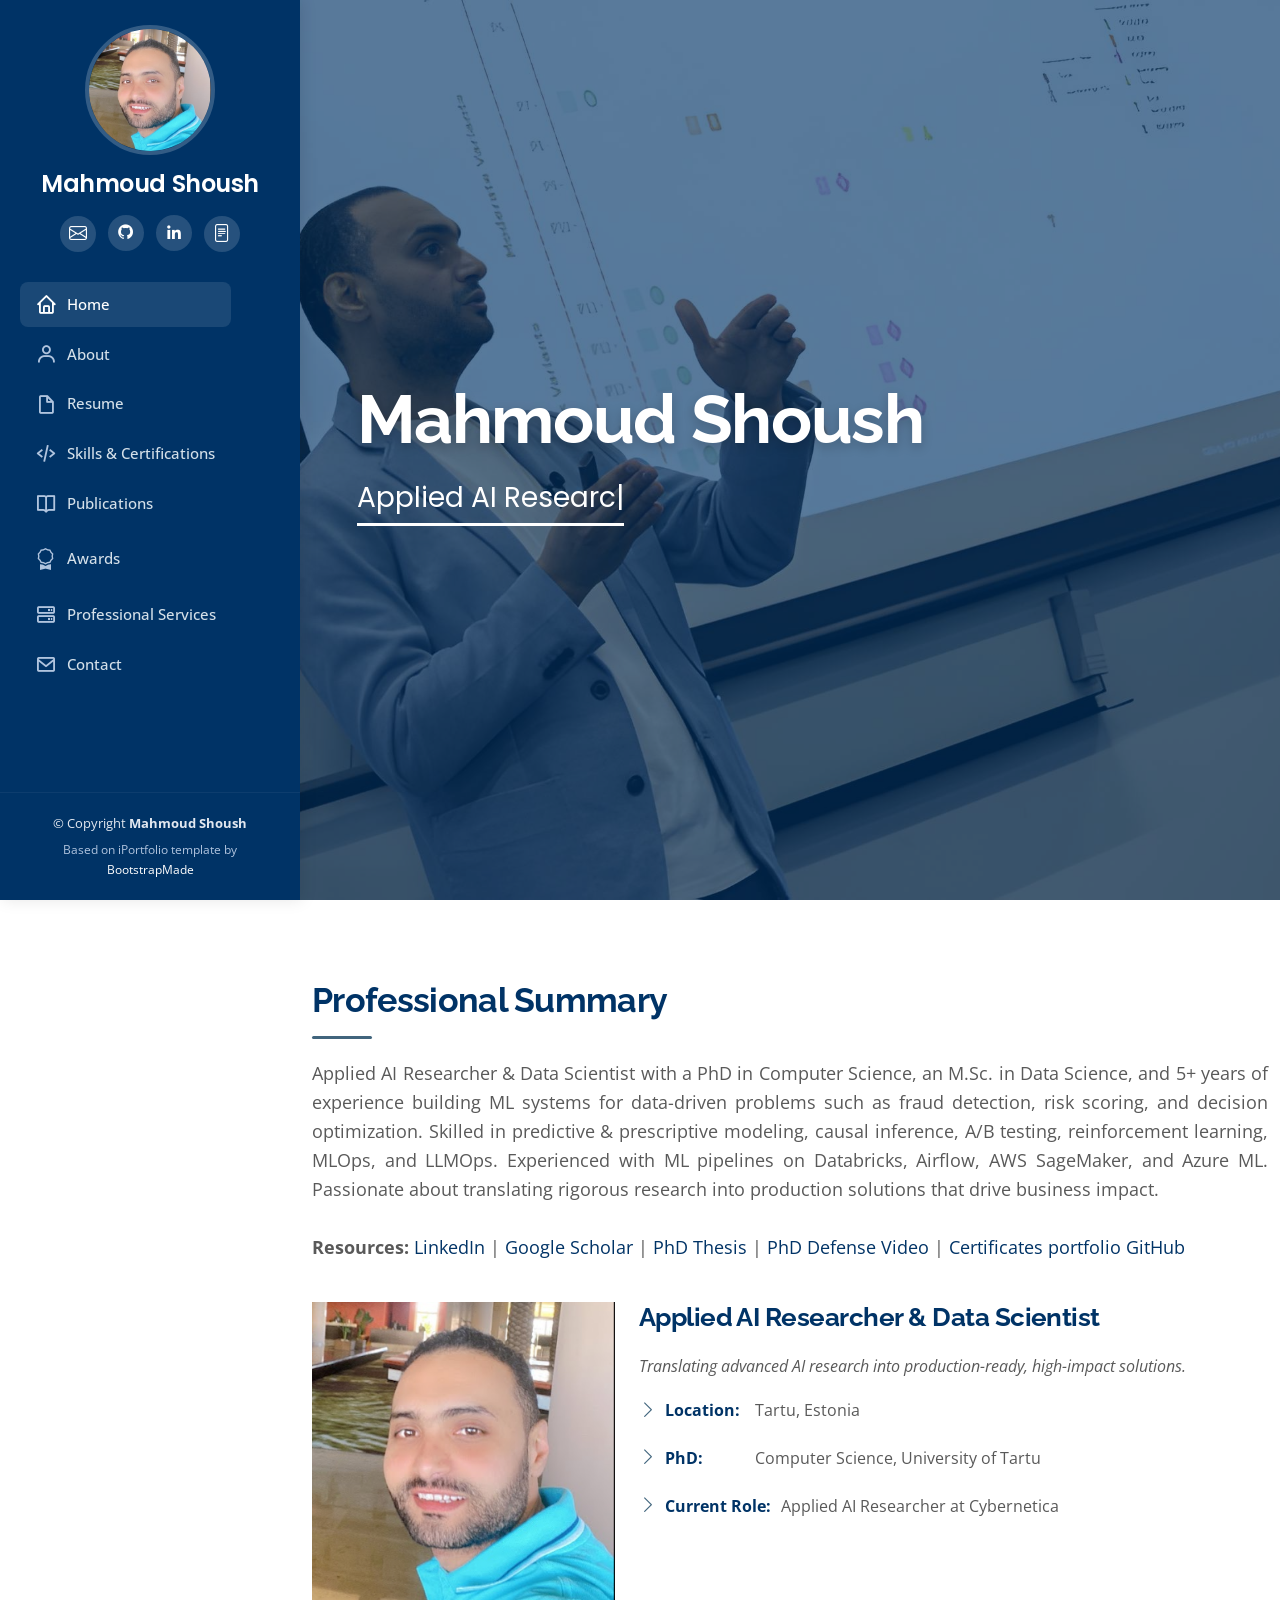
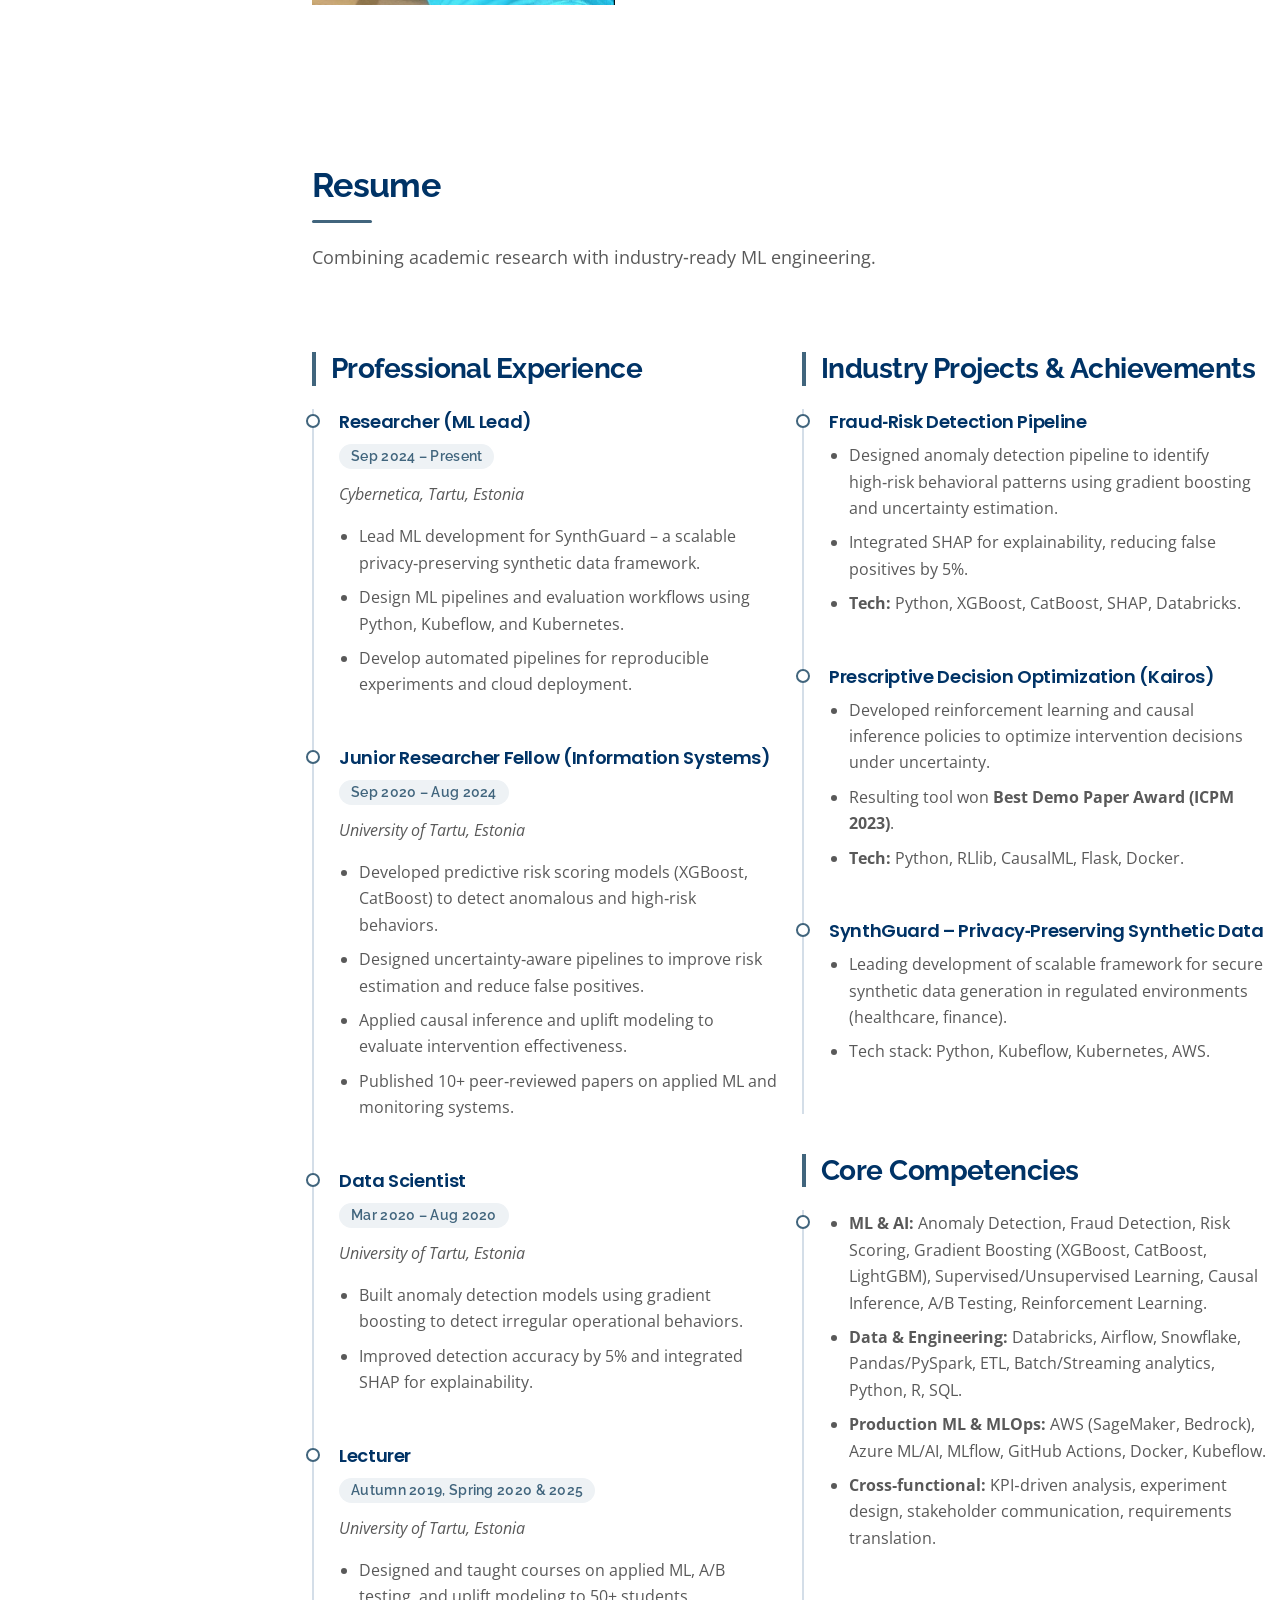
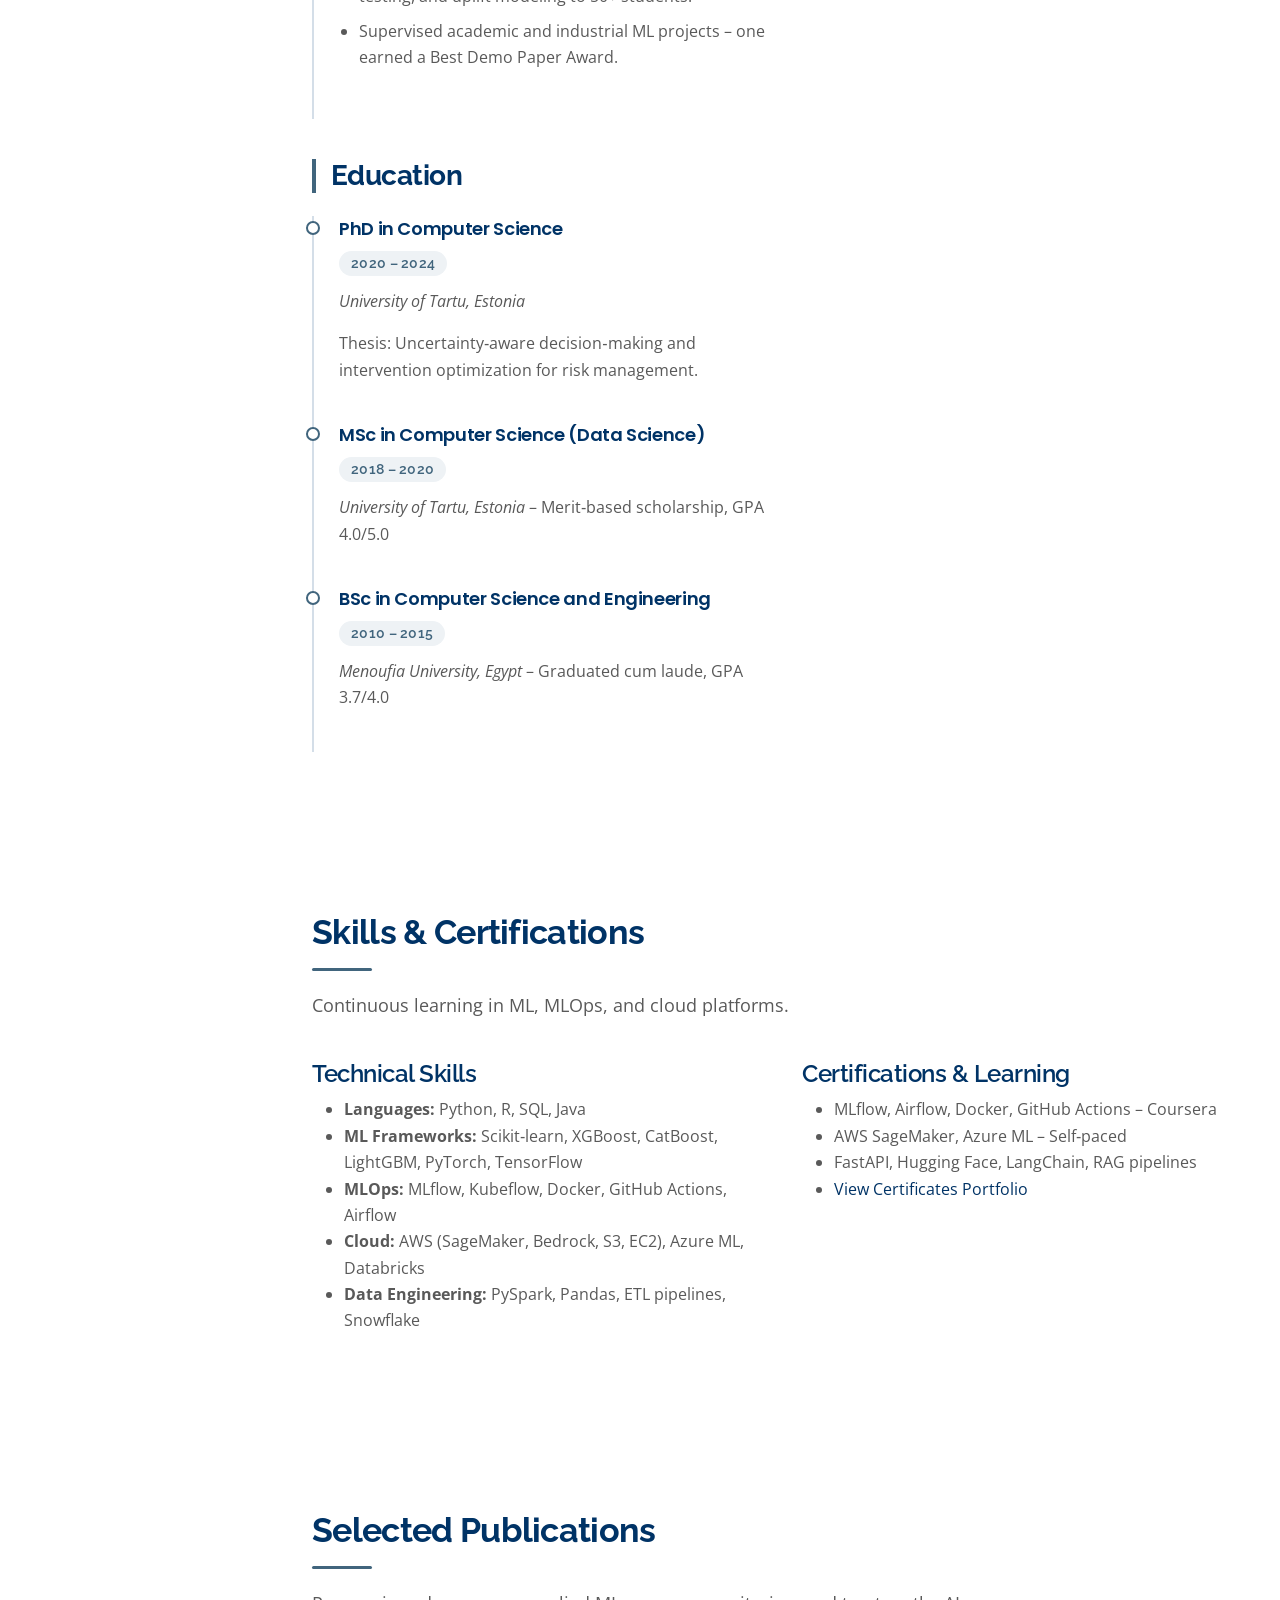
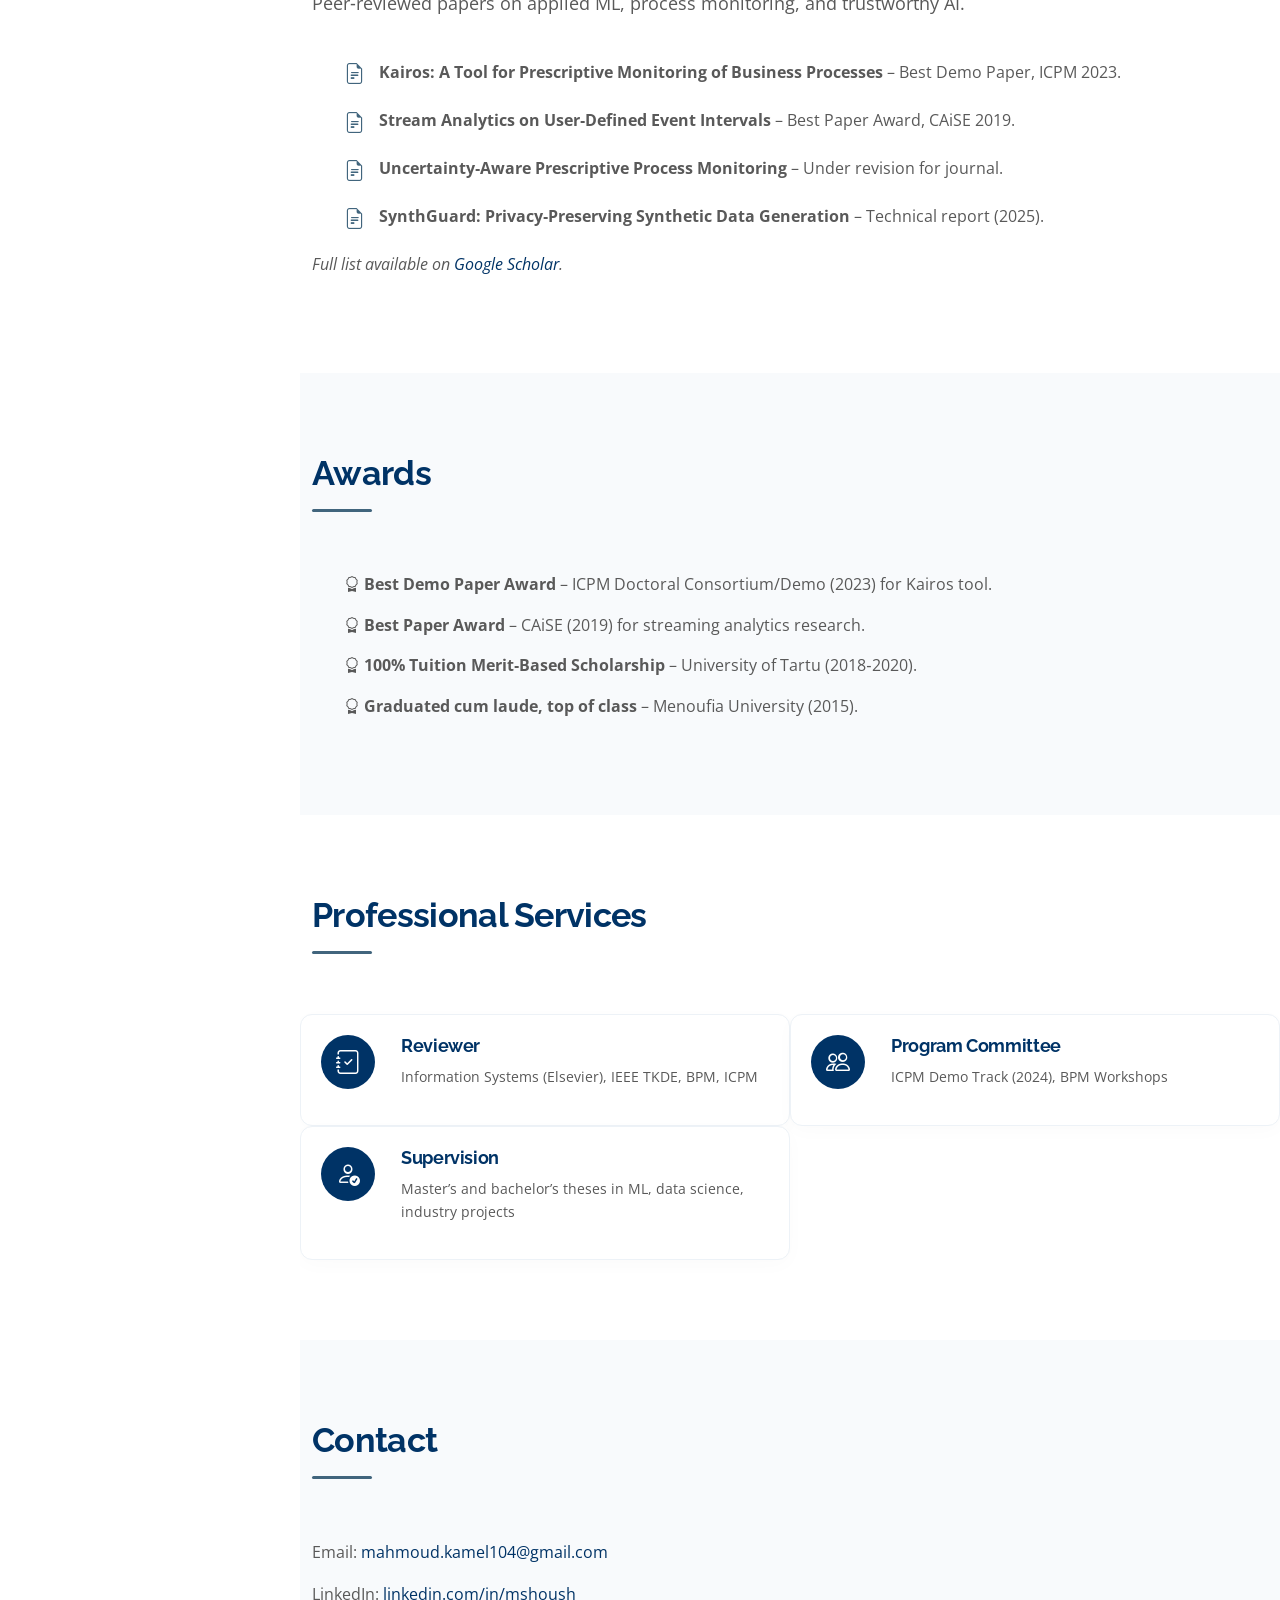
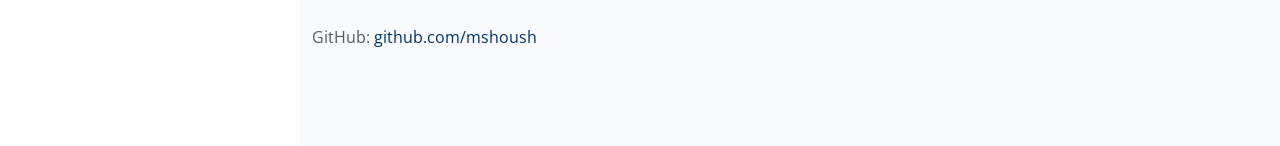
==== index.html @ 5578dd33 "Update index.html" ====
<!DOCTYPE html>
<html lang="en">

<head>
  <meta charset="utf-8">
  <meta content="width=device-width, initial-scale=1.0" name="viewport">

  <title>Mahmoud Shoush | Data Scientist & AI Researcher</title>
  <meta content="Data Scientist & AI Researcher with PhD in Computer Science. Expertise in fraud detection, prescriptive process monitoring, MLOps, and trustworthy AI." name="description">
  <meta content="Mahmoud Shoush, data scientist, fraud detection, prescriptive monitoring, reinforcement learning, MLOps, Azure, AWS" name="keywords">

  <!-- Favicons -->
  <link href="assets/img/favicon.png" rel="icon">
  <link href="assets/img/apple-touch-icon.png" rel="apple-touch-icon">

  <!-- Google Fonts -->
  <link href="https://fonts.googleapis.com/css?family=Open+Sans:300,300i,400,400i,600,600i,700,700i|Raleway:300,300i,400,400i,500,500i,600,600i,700,700i|Poppins:300,300i,400,400i,500,500i,600,600i,700,700i" rel="stylesheet">

  <!-- Vendor CSS Files -->
  <link href="assets/vendor/aos/aos.css" rel="stylesheet">
  <link href="assets/vendor/bootstrap/css/bootstrap.min.css" rel="stylesheet">
  <link href="assets/vendor/bootstrap-icons/bootstrap-icons.css" rel="stylesheet">
  <link href="assets/vendor/boxicons/css/boxicons.min.css" rel="stylesheet">
  <link href="assets/vendor/glightbox/css/glightbox.min.css" rel="stylesheet">
  <link href="assets/vendor/swiper/swiper-bundle.min.css" rel="stylesheet">

  <!-- Template Main CSS File -->
  <link href="assets/css/style.css" rel="stylesheet">

</head>

<body>

  <!-- Mobile nav toggle button -->
  <i class="bi bi-list mobile-nav-toggle d-xl-none"></i>

  <!-- Header -->
  <header id="header">
    <div class="d-flex flex-column">

      <div class="profile">
        <img src="assets/img/picture_profile.JPG" alt="Mahmoud Shoush" class="img-fluid rounded-circle">
        <h1 class="text-light"><a href="index.html">Mahmoud Shoush</a></h1>
        <div class="social-links mt-3 text-center">
          <a href="mailto:mahmoud.kamel104@gmail.com" class="email"><i class="bi bi-envelope"></i></a>
          <a href="https://github.com/mshoush" class="github"><i class="bx bxl-github"></i></a>
          <a href="https://www.linkedin.com/in/mshoush" class="linkedin"><i class="bx bxl-linkedin"></i></a>
          <a href="https://etis.ee/CV/Mahmoud_Shoush" class="etis"><i class="bi bi-file-text"></i></a>
        </div>
      </div>

      <nav id="navbar" class="nav-menu navbar">
        <ul>
          <li><a href="#hero" class="nav-link scrollto active"><i class="bx bx-home"></i> <span>Home</span></a></li>
          <li><a href="#about" class="nav-link scrollto"><i class="bx bx-user"></i> <span>About</span></a></li>
          <li><a href="#resume" class="nav-link scrollto"><i class="bx bx-file-blank"></i> <span>Resume</span></a></li>
          <li><a href="#skills" class="nav-link scrollto"><i class="bx bx-code-alt"></i> <span>Skills & Certifications</span></a></li>
          <li><a href="#publications" class="nav-link scrollto"><i class="bx bx-book-open"></i> <span>Publications</span></a></li>
          <li><a href="#awards" class="nav-link scrollto"><i class="bi bi-award"></i> <span>Awards</span></a></li>
          <li><a href="#services" class="nav-link scrollto"><i class="bx bx-server"></i> <span>Professional Services</span></a></li>
          <li><a href="#contact" class="nav-link scrollto"><i class="bx bx-envelope"></i> <span>Contact</span></a></li>
        </ul>
      </nav>
    </div>
  </header>

  <!-- Hero Section -->
  <section id="hero" class="d-flex flex-column justify-content-center align-items-center">
    <div class="hero-container" data-aos="fade-in">
      <h1>Mahmoud Shoush</h1>
      <p><span class="typed" data-typed-items="Applied AI Researcher & Data Scientist"></span></p>
    </div>
  </section>

  <main id="main">

    <!-- About Section (Professional Summary) -->
    <section id="about" class="about">
      <div class="container">
        <div class="section-title">
          <h2>Professional Summary</h2>
          <p style="text-align: justify;">
            Applied AI Researcher & Data Scientist with a PhD in Computer Science, an M.Sc. in Data Science, and 5+ years of experience building ML systems for data-driven problems such as fraud detection, risk scoring, and decision optimization. Skilled in predictive & prescriptive modeling, causal inference, A/B testing, reinforcement learning, MLOps, and LLMOps. Experienced with ML pipelines on Databricks, Airflow, AWS SageMaker, and Azure ML. Passionate about translating rigorous research into production solutions that drive business impact.
            <br><br>
            <strong>Resources:</strong> 
            <a href="https://www.linkedin.com/in/mshoush/" target="_blank">LinkedIn</a> | 
            <a href="https://scholar.google.com/citations?hl=en&user=Jw4rBlkAAAAJ&view_op=list_works&sortby=pubdate" target="_blank">Google Scholar</a> | 
            <a href="https://cs.ut.ee/en/content/doctoral-defence-mahmoud-shoush-prescriptive-process-monitoring-under-uncertainty-and" target="_blank">PhD Thesis</a> | 
            <a href="https://uttv.ee/naita?id=37024" target="_blank">PhD Defense Video</a> |
            <a href="https://drive.google.com/drive/folders/1ywFgggIO7jaDP-JR01UO_UOkV6JaAtUA" target="_blank">Certificates portfolio</a>
            <a href="https://github.com/mshoush" target="_blank">GitHub</a>
          </p>
        </div>

        <div class="row">
          <div class="col-lg-4" data-aos="fade-right">
            <img src="assets/img/picture_profile.JPG" class="img-fluid" alt="Mahmoud Shoush">
          </div>
          <div class="col-lg-8 pt-4 pt-lg-0 content" data-aos="fade-left">
          <h3>Applied AI Researcher & Data Scientist</h3>
          <p class="fst-italic">
            Translating advanced AI research into production-ready, high-impact solutions.
          </p>
          <div class="row">
            <div class="col-lg-24">
              <ul>
                <li><i class="bi bi-chevron-right"></i> <strong>Location:</strong> <span>Tartu, Estonia</span></li>
                <li><i class="bi bi-chevron-right"></i> <strong>PhD:</strong> <span>Computer Science, University of Tartu</span></li>
                <li><i class="bi bi-chevron-right"></i> <strong>Current Role:</strong> <span>Applied AI Researcher at Cybernetica</span></li>
              </ul>
            </div>            
          </div>          
        </div>
    </section>

    <!-- Resume Section (Experience & Education) -->
    <section id="resume" class="resume">
      <div class="container">
        <div class="section-title">
          <h2>Resume</h2>
          <p>Combining academic research with industry‑ready ML engineering.</p>
        </div>

        <div class="row">
          <div class="col-lg-6" data-aos="fade-up">
            <h3 class="resume-title">Professional Experience</h3>
            
            <div class="resume-item">
              <h4>Researcher (ML Lead)</h4>
              <h5>Sep 2024 – Present</h5>
              <p><em>Cybernetica, Tartu, Estonia</em></p>
              <ul>
                <li>Lead ML development for SynthGuard – a scalable privacy‑preserving synthetic data framework.</li>
                <li>Design ML pipelines and evaluation workflows using Python, Kubeflow, and Kubernetes.</li>
                <li>Develop automated pipelines for reproducible experiments and cloud deployment.</li>
              </ul>
            </div>

            <div class="resume-item">
              <h4>Junior Researcher Fellow (Information Systems)</h4>
              <h5>Sep 2020 – Aug 2024</h5>
              <p><em>University of Tartu, Estonia</em></p>
              <ul>
                <li>Developed predictive risk scoring models (XGBoost, CatBoost) to detect anomalous and high‑risk behaviors.</li>
                <li>Designed uncertainty‑aware pipelines to improve risk estimation and reduce false positives.</li>
                <li>Applied causal inference and uplift modeling to evaluate intervention effectiveness.</li>
                <li>Published 10+ peer‑reviewed papers on applied ML and monitoring systems.</li>
              </ul>
            </div>

            <div class="resume-item">
              <h4>Data Scientist</h4>
              <h5>Mar 2020 – Aug 2020</h5>
              <p><em>University of Tartu, Estonia</em></p>
              <ul>
                <li>Built anomaly detection models using gradient boosting to detect irregular operational behaviors.</li>
                <li>Improved detection accuracy by 5% and integrated SHAP for explainability.</li>
              </ul>
            </div>

            <div class="resume-item">
              <h4>Lecturer</h4>
              <h5>Autumn 2019, Spring 2020 & 2025</h5>
              <p><em>University of Tartu, Estonia</em></p>
              <ul>
                <li>Designed and taught courses on applied ML, A/B testing, and uplift modeling to 50+ students.</li>
                <li>Supervised academic and industrial ML projects – one earned a Best Demo Paper Award.</li>
              </ul>
            </div>

            <h3 class="resume-title">Education</h3>
            <div class="resume-item">
              <h4>PhD in Computer Science</h4>
              <h5>2020 – 2024</h5>
              <p><em>University of Tartu, Estonia</em></p>
              <p>Thesis: Uncertainty‑aware decision‑making and intervention optimization for risk management.</p>
            </div>
            <div class="resume-item">
              <h4>MSc in Computer Science (Data Science)</h4>
              <h5>2018 – 2020</h5>
              <p><em>University of Tartu, Estonia</em> – Merit‑based scholarship, GPA 4.0/5.0</p>
            </div>
            <div class="resume-item">
              <h4>BSc in Computer Science and Engineering</h4>
              <h5>2010 – 2015</h5>
              <p><em>Menoufia University, Egypt</em> – Graduated cum laude, GPA 3.7/4.0</p>
            </div>
          </div>

          <div class="col-lg-6" data-aos="fade-up" data-aos-delay="100">
            <h3 class="resume-title">Industry Projects & Achievements</h3>
            <div class="resume-item">
              <h4>Fraud‑Risk Detection Pipeline</h4>
              <ul>
                <li>Designed anomaly detection pipeline to identify high‑risk behavioral patterns using gradient boosting and uncertainty estimation.</li>
                <li>Integrated SHAP for explainability, reducing false positives by 5%.</li>
                <li><strong>Tech:</strong> Python, XGBoost, CatBoost, SHAP, Databricks.</li>
              </ul>
            </div>
            <div class="resume-item">
              <h4>Prescriptive Decision Optimization (Kairos)</h4>
              <ul>
                <li>Developed reinforcement learning and causal inference policies to optimize intervention decisions under uncertainty.</li>
                <li>Resulting tool won <strong>Best Demo Paper Award (ICPM 2023)</strong>.</li>
                <li><strong>Tech:</strong> Python, RLlib, CausalML, Flask, Docker.</li>
              </ul>
            </div>
            <div class="resume-item">
              <h4>SynthGuard – Privacy‑Preserving Synthetic Data</h4>
              <ul>
                <li>Leading development of scalable framework for secure synthetic data generation in regulated environments (healthcare, finance).</li>
                <li>Tech stack: Python, Kubeflow, Kubernetes, AWS.</li>
              </ul>
            </div>

            <h3 class="resume-title">Core Competencies</h3>
            <div class="resume-item">
              <ul>
                <li><strong>ML & AI:</strong> Anomaly Detection, Fraud Detection, Risk Scoring, Gradient Boosting (XGBoost, CatBoost, LightGBM), Supervised/Unsupervised Learning, Causal Inference, A/B Testing, Reinforcement Learning.</li>
                <li><strong>Data & Engineering:</strong> Databricks, Airflow, Snowflake, Pandas/PySpark, ETL, Batch/Streaming analytics, Python, R, SQL.</li>
                <li><strong>Production ML & MLOps:</strong> AWS (SageMaker, Bedrock), Azure ML/AI, MLflow, GitHub Actions, Docker, Kubeflow.</li>
                <li><strong>Cross‑functional:</strong> KPI‑driven analysis, experiment design, stakeholder communication, requirements translation.</li>
              </ul>
            </div>
          </div>
        </div>

      </div>
    </section>

    <!-- Skills & Certifications Section -->
    <section id="skills" class="skills">
      <div class="container">
        <div class="section-title">
          <h2>Skills & Certifications</h2>
          <p>Continuous learning in ML, MLOps, and cloud platforms.</p>
        </div>
        <div class="row">
          <div class="col-lg-6" data-aos="fade-up">
            <div class="skills-content">
              <h4>Technical Skills</h4>
              <ul>
                <li><strong>Languages:</strong> Python, R, SQL, Java</li>
                <li><strong>ML Frameworks:</strong> Scikit‑learn, XGBoost, CatBoost, LightGBM, PyTorch, TensorFlow</li>
                <li><strong>MLOps:</strong> MLflow, Kubeflow, Docker, GitHub Actions, Airflow</li>
                <li><strong>Cloud:</strong> AWS (SageMaker, Bedrock, S3, EC2), Azure ML, Databricks</li>
                <li><strong>Data Engineering:</strong> PySpark, Pandas, ETL pipelines, Snowflake</li>
              </ul>
            </div>
          </div>
          <div class="col-lg-6" data-aos="fade-up" data-aos-delay="100">
            <div class="skills-content">
              <h4>Certifications & Learning</h4>
              <ul>
                <li>MLflow, Airflow, Docker, GitHub Actions – Coursera</li>
                <li>AWS SageMaker, Azure ML – Self‑paced</li>
                <li>FastAPI, Hugging Face, LangChain, RAG pipelines</li>
                <li><a href="#">View Certificates Portfolio</a></li>
              </ul>
            </div>
          </div>
        </div>
      </div>
    </section>

    <!-- Publications Section (abbreviated – can expand later) -->
    <section id="publications" class="resume">
      <div class="container">
        <div class="section-title">
          <h2>Selected Publications</h2>
          <p>Peer‑reviewed papers on applied ML, process monitoring, and trustworthy AI.</p>
        </div>
        <ul>
          <p><i class="bi bi-file-earmark-text"></i> <b>Kairos: A Tool for Prescriptive Monitoring of Business Processes</b> – Best Demo Paper, ICPM 2023.</p>
          <p><i class="bi bi-file-earmark-text"></i> <b>Stream Analytics on User‑Defined Event Intervals</b> – Best Paper Award, CAiSE 2019.</p>
          <p><i class="bi bi-file-earmark-text"></i> <b>Uncertainty‑Aware Prescriptive Process Monitoring</b> – Under revision for journal.</p>
          <p><i class="bi bi-file-earmark-text"></i> <b>SynthGuard: Privacy‑Preserving Synthetic Data Generation</b> – Technical report (2025).</p>
        </ul>
        <p><em>Full list available on <a href="#">Google Scholar</a>.</em></p>
      </div>
    </section>

    <!-- Awards Section -->
    <section id="awards" class="resume section-bg">
      <div class="container">
        <div class="section-title">
          <h2>Awards</h2>
        </div>
        <ul>
          <p><i class="bi bi-award"></i> <strong>Best Demo Paper Award</strong> – ICPM Doctoral Consortium/Demo (2023) for Kairos tool.</p>
          <p><i class="bi bi-award"></i> <strong>Best Paper Award</strong> – CAiSE (2019) for streaming analytics research.</p>
          <p><i class="bi bi-award"></i> <strong>100% Tuition Merit‑Based Scholarship</strong> – University of Tartu (2018‑2020).</p>
          <p><i class="bi bi-award"></i> <strong>Graduated cum laude, top of class</strong> – Menoufia University (2015).</p>
        </ul>
      </div>
    </section>

    <!-- Professional Services Section -->
    <section id="services" class="services">
      <div class="container">
        <div class="section-title">
          <h2>Professional Services</h2>
        </div>
        <div class="row">
          <div class="col-lg-6 col-md-6 icon-box">
            <div class="icon"><i class="bi bi-journal-check"></i></div>
            <h4 class="title"><a href="">Reviewer</a></h4>
            <p class="description">Information Systems (Elsevier), IEEE TKDE, BPM, ICPM</p>
          </div>
          <div class="col-lg-6 col-md-6 icon-box">
            <div class="icon"><i class="bi bi-people"></i></div>
            <h4 class="title"><a href="">Program Committee</a></h4>
            <p class="description">ICPM Demo Track (2024), BPM Workshops</p>
          </div>
          <div class="col-lg-6 col-md-6 icon-box">
            <div class="icon"><i class="bi bi-person-check"></i></div>
            <h4 class="title"><a href="">Supervision</a></h4>
            <p class="description">Master’s and bachelor’s theses in ML, data science, industry projects</p>
          </div>
        </div>
      </div>
    </section>

    <!-- Contact Section (optional) -->
    <section id="contact" class="contact section-bg">
      <div class="container">
        <div class="section-title">
          <h2>Contact</h2>
        </div>
        <div class="row">
          <div class="col-lg-12">
            <p>Email: <a href="mailto:mahmoud.kamel104@gmail.com">mahmoud.kamel104@gmail.com</a></p>
            <p>LinkedIn: <a href="https://linkedin.com/in/mshoush">linkedin.com/in/mshoush</a></p>
            <p>GitHub: <a href="https://github.com/mshoush">github.com/mshoush</a></p>
          </div>
        </div>
      </div>
    </section>

  </main>

  <!-- Footer -->
  <footer id="footer">
    <div class="container">
      <div class="copyright">
        &copy; Copyright <strong><span>Mahmoud Shoush</span></strong>
      </div>
      <div class="credits">
        Based on iPortfolio template by <a href="https://bootstrapmade.com/">BootstrapMade</a>
      </div>
    </div>
  </footer>

  <a href="#" class="back-to-top d-flex align-items-center justify-content-center"><i class="bi bi-arrow-up-short"></i></a>

  <!-- Vendor JS Files -->
  <script src="assets/vendor/purecounter/purecounter_vanilla.js"></script>
  <script src="assets/vendor/aos/aos.js"></script>
  <script src="assets/vendor/bootstrap/js/bootstrap.bundle.min.js"></script>
  <script src="assets/vendor/glightbox/js/glightbox.min.js"></script>
  <script src="assets/vendor/isotope-layout/isotope.pkgd.min.js"></script>
  <script src="assets/vendor/swiper/swiper-bundle.min.js"></script>
  <script src="assets/vendor/typed.js/typed.min.js"></script>
  <script src="assets/vendor/waypoints/noframework.waypoints.js"></script>
  <script src="assets/vendor/php-email-form/validate.js"></script>

  <script src="assets/js/main.js"></script>

</body>
</html>
---- assets/css/style.css ----
/**
* Enhanced for Mahmoud Shoush - AI Researcher
* Palette: #003366 (primary), #41657d (secondary), #595959 (gray)
* Modern refinements: smoother shadows, better spacing, refined typography
*/

/*--------------------------------------------------------------
# General
--------------------------------------------------------------*/
body {
  font-family: "Open Sans", sans-serif;
  color: #595959;
  line-height: 1.65;
  font-size: 1rem;
  background-color: #fff;
}

a {
  color: #003366;
  text-decoration: none;
  transition: all 0.25s ease;
}

a:hover {
  color: #41657d;
  text-decoration: none;
}

h1, h2, h3, h4, h5, h6 {
  font-family: "Raleway", sans-serif;
  font-weight: 600;
  color: #003366;
  letter-spacing: -0.02em;
}

/*--------------------------------------------------------------
# Back to top button
--------------------------------------------------------------*/
.back-to-top {
  position: fixed;
  visibility: hidden;
  opacity: 0;
  right: 20px;
  bottom: 20px;
  z-index: 996;
  background: #003366;
  width: 42px;
  height: 42px;
  border-radius: 50px;
  transition: all 0.3s cubic-bezier(0.2, 0.9, 0.4, 1.1);
  display: flex;
  align-items: center;
  justify-content: center;
}

.back-to-top i {
  font-size: 28px;
  color: #fff;
  line-height: 0;
}

.back-to-top:hover {
  background: #41657d;
  transform: translateY(-3px);
}

.back-to-top.active {
  visibility: visible;
  opacity: 1;
}

/*--------------------------------------------------------------
# Header (Sidebar) - enhanced
--------------------------------------------------------------*/
#header {
  position: fixed;
  top: 0;
  left: 0;
  bottom: 0;
  width: 300px;
  transition: all 0.4s ease;
  z-index: 9997;
  padding: 0 20px;
  background: #003366;
  overflow-y: auto;
  box-shadow: 2px 0 15px rgba(0,0,0,0.1);
}

#header .profile img {
  margin: 25px auto 15px auto;
  display: block;
  width: 130px;
  border: 4px solid rgba(255,255,255,0.2);
  border-radius: 50%;
  transition: 0.3s;
}

#header .profile img:hover {
  transform: scale(1.02);
  border-color: #41657d;
}

#header .profile h1 {
  font-size: 24px;
  margin: 10px 0 5px;
  padding: 0;
  font-weight: 600;
  text-align: center;
  font-family: "Poppins", sans-serif;
}

#header .profile h1 a {
  color: #fff;
}

#header .profile h1 a:hover {
  color: #d4e0e9;
}

#header .profile .social-links {
  margin-top: 15px;
  text-align: center;
}

#header .profile .social-links a {
  font-size: 18px;
  display: inline-block;
  background: rgba(255,255,255,0.15);
  color: #fff;
  line-height: 1;
  padding: 8px 0;
  margin: 0 4px;
  border-radius: 50%;
  text-align: center;
  width: 36px;
  height: 36px;
  transition: 0.25s;
}

#header .profile .social-links a:hover {
  background: #fff;
  color: #003366;
  transform: translateY(-2px);
}

#main {
  margin-left: 300px;
}

@media (max-width: 1199px) {
  #header {
    left: -300px;
  }
  #main {
    margin-left: 0;
  }
}

/*--------------------------------------------------------------
# Navigation Menu - enhanced
--------------------------------------------------------------*/
.nav-menu {
  padding: 30px 0 20px 0;
}

.nav-menu ul {
  margin: 0;
  padding: 0;
  list-style: none;
}

.nav-menu > ul > li {
  position: relative;
  margin-bottom: 5px;
}

.nav-menu a {
  display: flex;
  align-items: center;
  color: #d4e0e9;
  padding: 10px 15px;
  border-radius: 8px;
  transition: 0.25s;
  font-size: 15px;
  font-weight: 500;
}

.nav-menu a i {
  font-size: 22px;
  padding-right: 10px;
  color: #b0c4de;
  transition: 0.25s;
}

.nav-menu a:hover,
.nav-menu .active,
.nav-menu .active:focus,
.nav-menu li:hover > a {
  color: #fff;
  background: rgba(255,255,255,0.1);
}

.nav-menu a:hover i,
.nav-menu .active i,
.nav-menu li:hover > a i {
  color: #fff;
}

/* Mobile Navigation */
.mobile-nav-toggle {
  position: fixed;
  right: 15px;
  top: 15px;
  z-index: 9998;
  border: 0;
  font-size: 24px;
  transition: all 0.3s;
  outline: none !important;
  background-color: #003366;
  color: #fff;
  width: 42px;
  height: 42px;
  display: inline-flex;
  align-items: center;
  justify-content: center;
  line-height: 0;
  border-radius: 50%;
  cursor: pointer;
  box-shadow: 0 2px 10px rgba(0,0,0,0.2);
}

.mobile-nav-active {
  overflow: hidden;
}

.mobile-nav-active #header {
  left: 0;
}

/*--------------------------------------------------------------
# Hero Section - refined gradient and text
--------------------------------------------------------------*/
#hero {
  width: 100%;
  height: 100vh;
  background: url("../img/bg-profile.JPG") center center / cover no-repeat fixed;
  position: relative;
}

#hero:before {
  content: "";
  background: rgba(0, 51, 102, 0.65); /* transparent overlay to keep text readable */
  position: absolute;
  inset: 0;
  z-index: 1;
}

#hero .hero-container {
  position: relative;
  z-index: 2;
}

#hero h1 {
  margin: 0 0 15px;
  font-size: 68px;
  font-weight: 700;
  line-height: 1.2;
  color: #fff;
  text-shadow: 0 4px 12px rgba(0,0,0,0.2);
  letter-spacing: -0.02em;
}

#hero p {
  color: #fff;
  font-size: 28px;
  font-family: "Poppins", sans-serif;
  margin-bottom: 0;
}

#hero p span {
  border-bottom: 3px solid #fff;
  padding-bottom: 6px;
}

@media (max-width: 768px) {
  #hero h1 {
    font-size: 38px;
  }
  #hero p {
    font-size: 20px;
  }
}

@media (min-width: 1024px) {
  #hero {
    background-attachment: fixed;
  }
}

/*--------------------------------------------------------------
# Sections General
--------------------------------------------------------------*/
section {
  padding: 80px 0;
  overflow: hidden;
}

.section-bg {
  background-color: #f8fafc;
}

.section-title {
  padding-bottom: 40px;
}

.section-title h2 {
  font-size: 34px;
  font-weight: 700;
  margin-bottom: 20px;
  padding-bottom: 18px;
  position: relative;
  color: #003366;
}

.section-title h2::after {
  content: "";
  position: absolute;
  display: block;
  width: 60px;
  height: 3px;
  background: #41657d;
  bottom: 0;
  left: 0;
  border-radius: 3px;
}

.section-title p {
  margin-bottom: 0;
  font-size: 1.1rem;
  color: #595959;
}

/*--------------------------------------------------------------
# About Section
--------------------------------------------------------------*/
.about .content h3 {
  font-weight: 700;
  font-size: 26px;
  color: #003366;
  margin-top: 0;
  margin-bottom: 20px;
}

.about .content ul {
  list-style: none;
  padding: 0;
}

.about .content ul li {
  margin-bottom: 18px;
  display: flex;
  align-items: center;
}

.about .content ul strong {
  margin-right: 10px;
  color: #003366;
  min-width: 80px;
}

.about .content ul i {
  font-size: 18px;
  margin-right: 8px;
  color: #41657d;
}

.about .content p:last-child {
  margin-bottom: 0;
}

/*--------------------------------------------------------------
# Resume Section - card-like timeline
--------------------------------------------------------------*/
.resume .resume-title {
  font-size: 28px;
  font-weight: 700;
  margin-top: 40px;
  margin-bottom: 25px;
  color: #003366;
  border-left: 4px solid #41657d;
  padding-left: 15px;
}

.resume .resume-item {
  padding: 0 0 25px 25px;
  margin-top: -2px;
  border-left: 2px solid #d4dee8;
  position: relative;
  transition: 0.2s;
}

.resume .resume-item:hover {
  border-left-color: #41657d;
}

.resume .resume-item h4 {
  line-height: 1.4;
  font-size: 18px;
  font-weight: 600;
  font-family: "Poppins", sans-serif;
  color: #003366;
  margin-bottom: 8px;
}

.resume .resume-item h5 {
  font-size: 14px;
  background: #eef2f5;
  padding: 4px 12px;
  display: inline-block;
  font-weight: 600;
  margin-bottom: 12px;
  border-radius: 30px;
  color: #41657d;
  letter-spacing: 0.3px;
}

.resume .resume-item ul {
  padding-left: 20px;
}

.resume .resume-item ul li {
  padding-bottom: 8px;
}

.resume .resume-item::before {
  content: "";
  position: absolute;
  width: 14px;
  height: 14px;
  border-radius: 50%;
  left: -8px;
  top: 5px;
  background: #fff;
  border: 2px solid #41657d;
  transition: 0.2s;
}

.resume .resume-item:hover::before {
  background: #41657d;
  transform: scale(1.2);
}

/* Publication lists */
.resume ul p, .resume .publication-item {
  margin-bottom: 1rem;
  line-height: 1.55;
}

.resume .bi-file-earmark-text {
  margin-right: 10px;
  color: #41657d;
  font-size: 1.3rem;
  vertical-align: middle;
}

.resume hr {
  margin: 35px 0;
  border-top: 1px solid #e2e8f0;
}

/*--------------------------------------------------------------
# Portfolio Details (Projects)
--------------------------------------------------------------*/
.portfolio-details {
  padding-top: 40px;
}

.portfolio-details .portfolio-info {
  padding: 30px;
  box-shadow: 0 8px 24px rgba(0,0,0,0.05);
  border-radius: 16px;
  background: #fff;
  border: 1px solid #edf2f7;
  transition: 0.3s;
}

.portfolio-details .portfolio-info h3 {
  font-size: 22px;
  font-weight: 700;
  margin-bottom: 20px;
  padding-bottom: 15px;
  border-bottom: 1px solid #e9ecef;
  color: #003366;
}

.portfolio-details .portfolio-info ul {
  list-style: none;
  padding: 0;
}

.portfolio-details .portfolio-info ul li {
  margin-bottom: 12px;
  font-size: 15px;
}

.portfolio-details .portfolio-description h2 {
  font-size: 26px;
  font-weight: 700;
  margin-bottom: 20px;
  color: #003366;
}

.portfolio-details .portfolio-description p {
  line-height: 1.7;
}

/*--------------------------------------------------------------
# Services (Professional Services)
--------------------------------------------------------------*/
.services .icon-box {
  padding: 20px;
  border-radius: 12px;
  background: #fff;
  box-shadow: 0 5px 20px rgba(0,0,0,0.02);
  transition: 0.25s;
  border: 1px solid #edf2f7;
}

.services .icon-box:hover {
  transform: translateY(-6px);
  box-shadow: 0 20px 30px -12px rgba(0,51,102,0.1);
  border-color: #d4e0e9;
}

.services .icon {
  float: left;
  display: flex;
  align-items: center;
  justify-content: center;
  width: 54px;
  height: 54px;
  background: #003366;
  border-radius: 50%;
  transition: 0.3s;
}

.services .icon i {
  color: #fff;
  font-size: 24px;
  line-height: 0;
}

.services .icon-box:hover .icon {
  background: #41657d;
}

.services .title {
  margin-left: 80px;
  font-weight: 700;
  margin-bottom: 10px;
  font-size: 18px;
}

.services .title a {
  color: #003366;
}

.services .title a:hover {
  color: #41657d;
}

.services .description {
  margin-left: 80px;
  line-height: 1.6;
  font-size: 14px;
  color: #595959;
}

/*--------------------------------------------------------------
# Contact
--------------------------------------------------------------*/
.contact .info {
  padding: 30px;
  background: #fff;
  width: 100%;
  box-shadow: 0 5px 20px rgba(0,0,0,0.03);
  border-radius: 16px;
  border: 1px solid #edf2f7;
}

.contact .info i {
  font-size: 20px;
  color: #003366;
  background: #eef2f5;
  width: 44px;
  height: 44px;
  display: flex;
  align-items: center;
  justify-content: center;
  border-radius: 50%;
  transition: 0.25s;
}

.contact .info h4 {
  font-size: 20px;
  font-weight: 600;
  margin-bottom: 5px;
  color: #003366;
}

.contact .info p {
  padding-left: 60px;
  font-size: 14px;
  color: #595959;
}

.contact .info .social-links a {
  font-size: 18px;
  display: inline-block;
  background: #eef2f5;
  color: #003366;
  line-height: 1;
  padding: 8px 0;
  border-radius: 50%;
  text-align: center;
  width: 36px;
  height: 36px;
  transition: 0.25s;
  margin-right: 6px;
}

.contact .info .social-links a:hover {
  background: #003366;
  color: #fff;
  transform: translateY(-2px);
}

.contact .php-email-form {
  padding: 30px;
  background: #fff;
  border-radius: 16px;
  box-shadow: 0 5px 20px rgba(0,0,0,0.03);
  border: 1px solid #edf2f7;
}

.contact .php-email-form input,
.contact .php-email-form textarea {
  border-radius: 10px;
  border: 1px solid #dee2e6;
  padding: 12px 15px;
}

.contact .php-email-form input:focus,
.contact .php-email-form textarea:focus {
  border-color: #41657d;
  box-shadow: 0 0 0 3px rgba(65,101,125,0.2);
  outline: none;
}

.contact .php-email-form button[type=submit] {
  background: #003366;
  border: 0;
  padding: 12px 28px;
  color: #fff;
  transition: 0.25s;
  border-radius: 40px;
  font-weight: 600;
}

.contact .php-email-form button[type=submit]:hover {
  background: #41657d;
  transform: translateY(-2px);
}

/*--------------------------------------------------------------
# Breadcrumbs
--------------------------------------------------------------*/
.breadcrumbs {
  padding: 20px 0;
  background: #f8fafc;
  border-bottom: 1px solid #e2e8f0;
}

.breadcrumbs h2 {
  font-size: 26px;
  font-weight: 600;
  margin: 0;
  color: #003366;
}

.breadcrumbs ol {
  display: flex;
  flex-wrap: wrap;
  list-style: none;
  padding: 0;
  margin: 0;
  font-size: 14px;
}

.breadcrumbs ol li+li {
  padding-left: 10px;
}

.breadcrumbs ol li+li::before {
  display: inline-block;
  padding-right: 10px;
  color: #41657d;
  content: "/";
}

/*--------------------------------------------------------------
# Footer
--------------------------------------------------------------*/
#footer {
  padding: 20px 15px;
  color: #e2e8f0;
  font-size: 14px;
  position: fixed;
  left: 0;
  bottom: 0;
  width: 300px;
  z-index: 9999;
  background: #003366;
  border-top: 1px solid rgba(255,255,255,0.05);
}

#footer .copyright {
  text-align: center;
  font-size: 13px;
}

#footer .credits {
  padding-top: 6px;
  text-align: center;
  font-size: 12px;
  color: #b0c4de;
}

#footer .credits a {
  color: #fff;
}

#footer .credits a:hover {
  color: #d4e0e9;
}

@media (max-width: 1199px) {
  #footer {
    position: static;
    width: auto;
    padding: 20px 15px;
  }
}
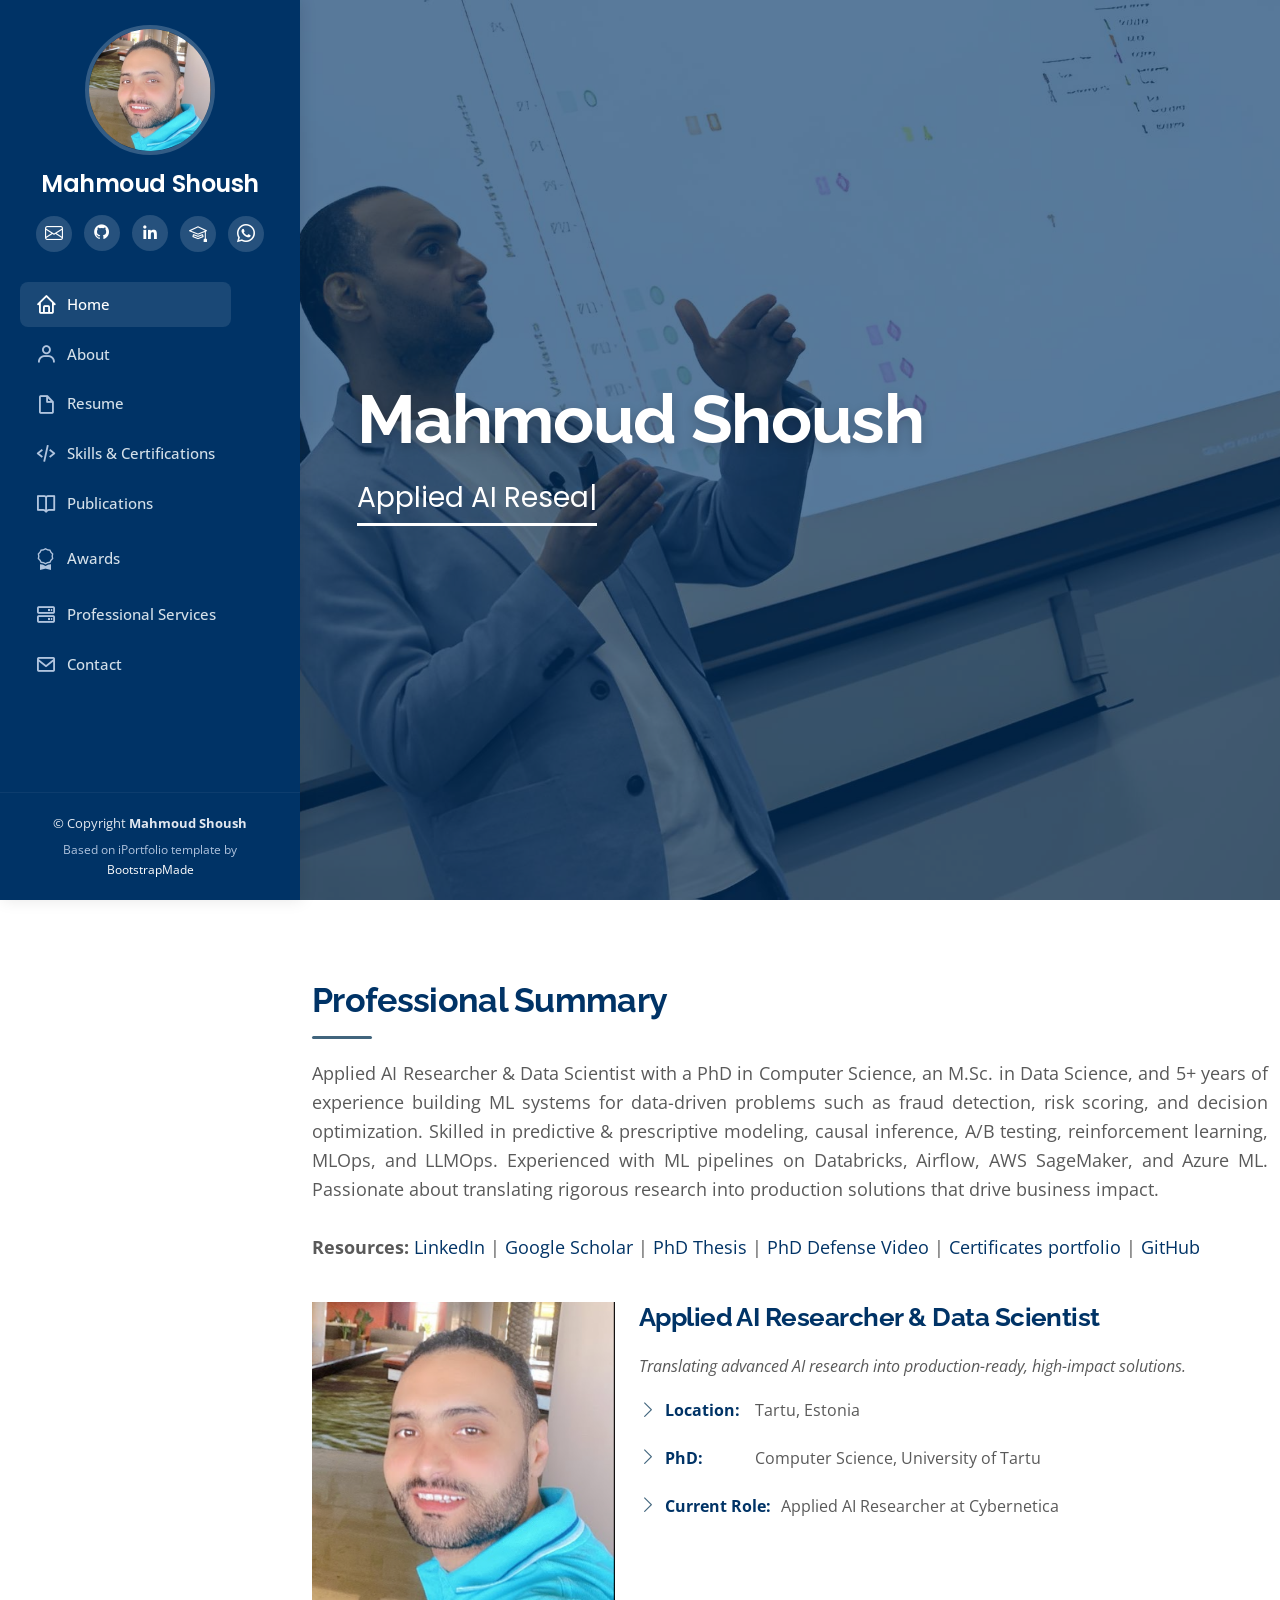
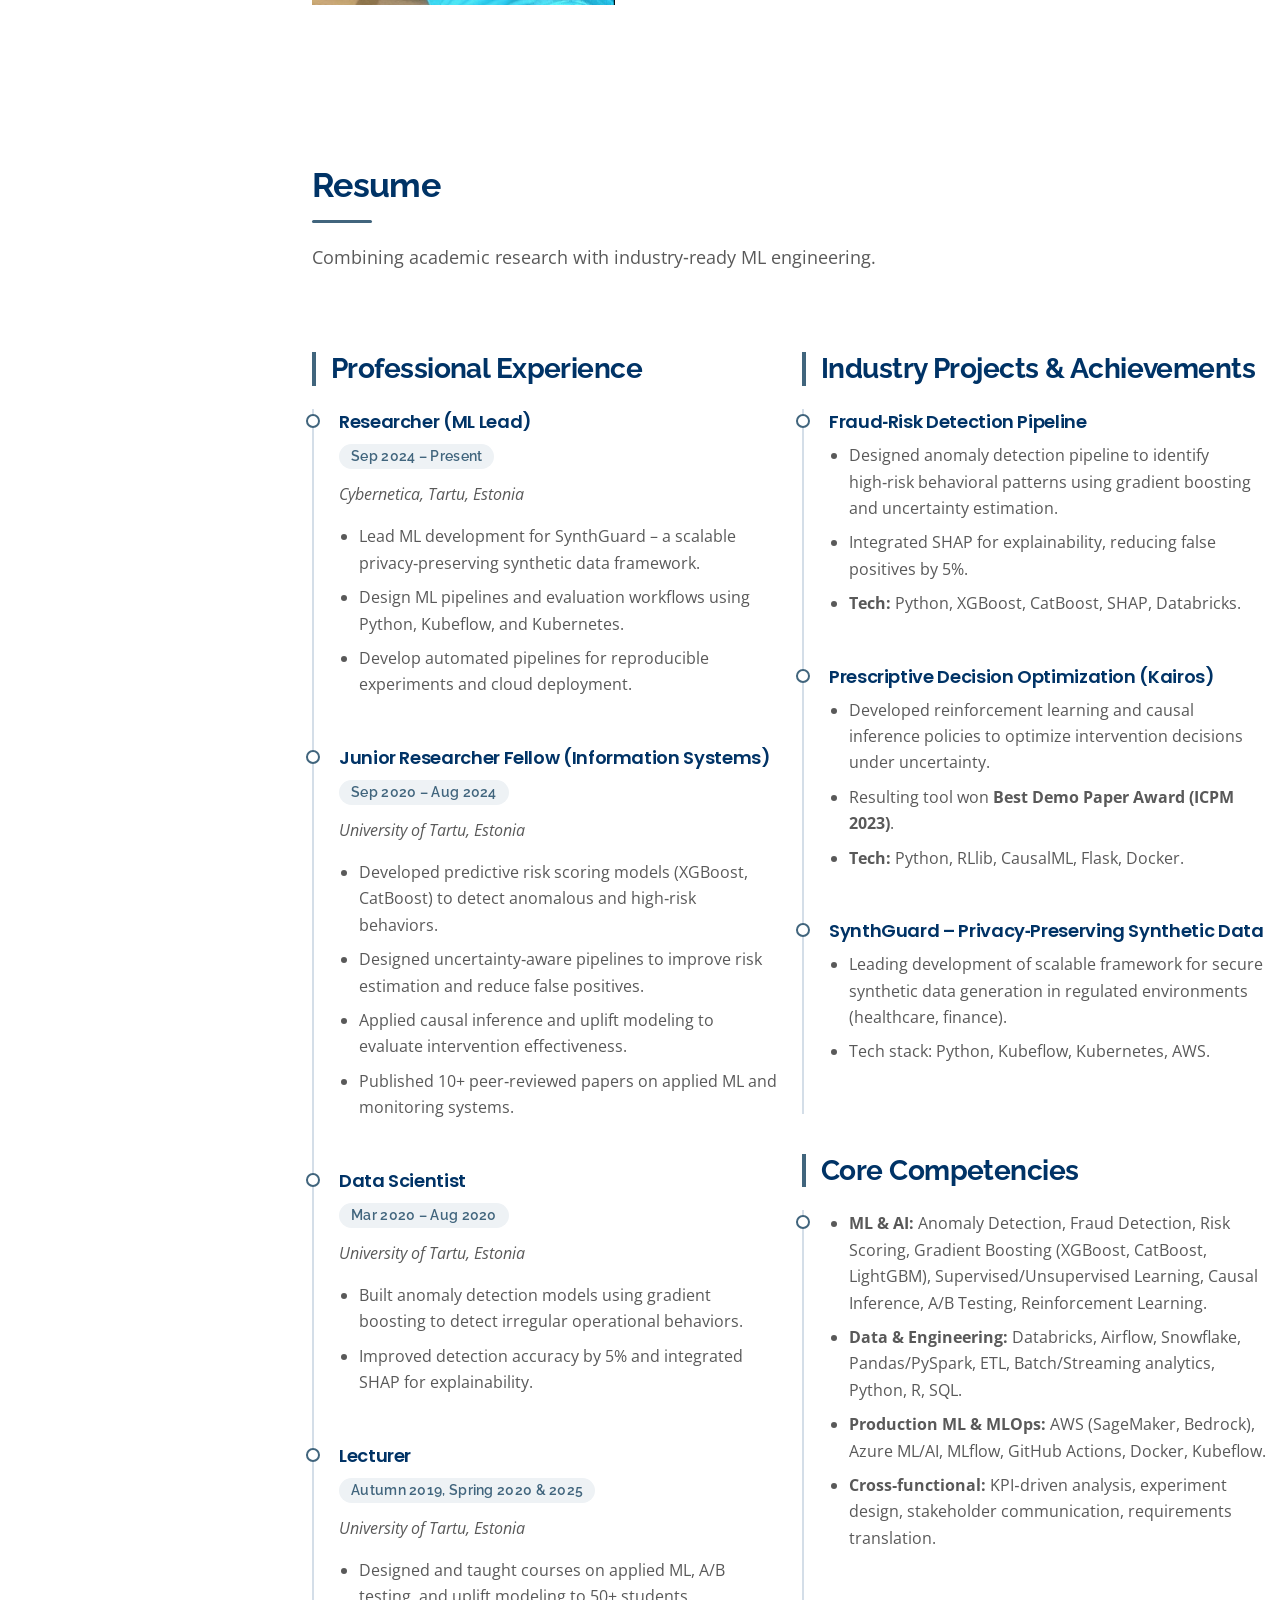
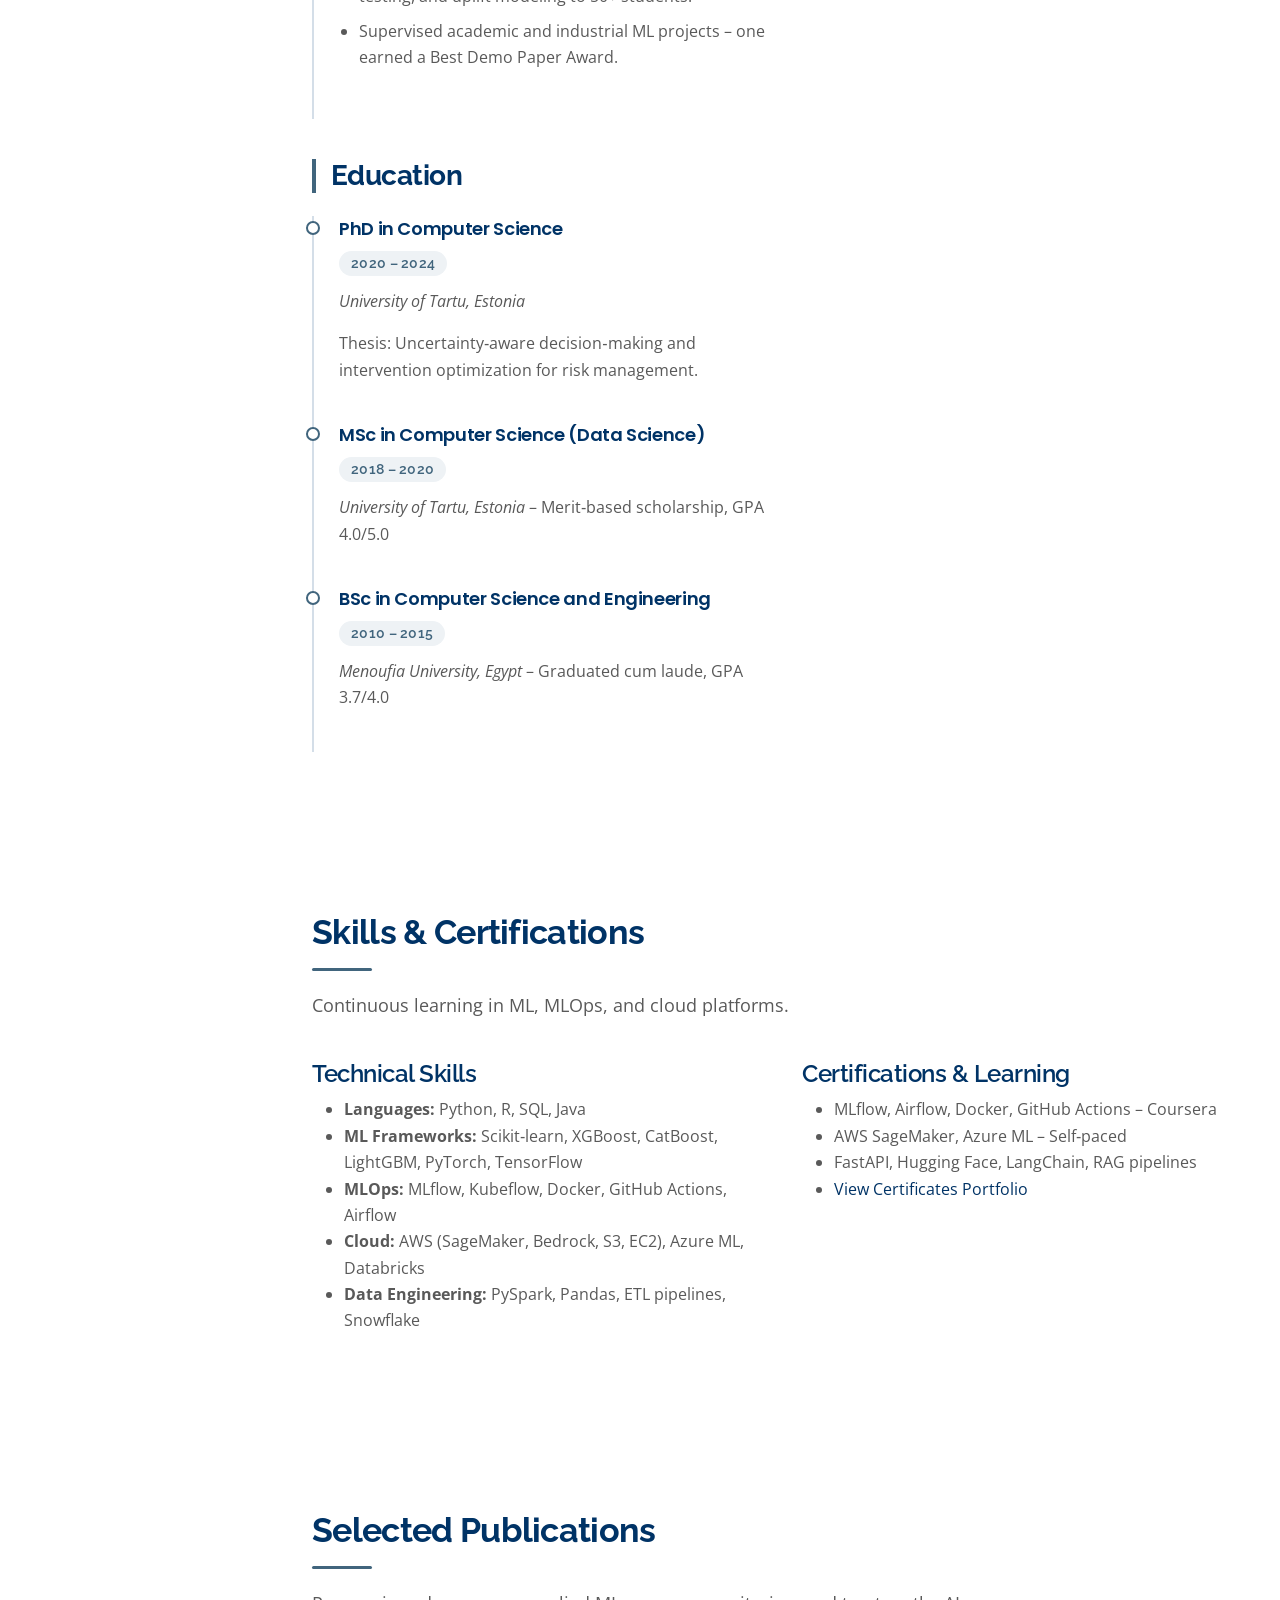
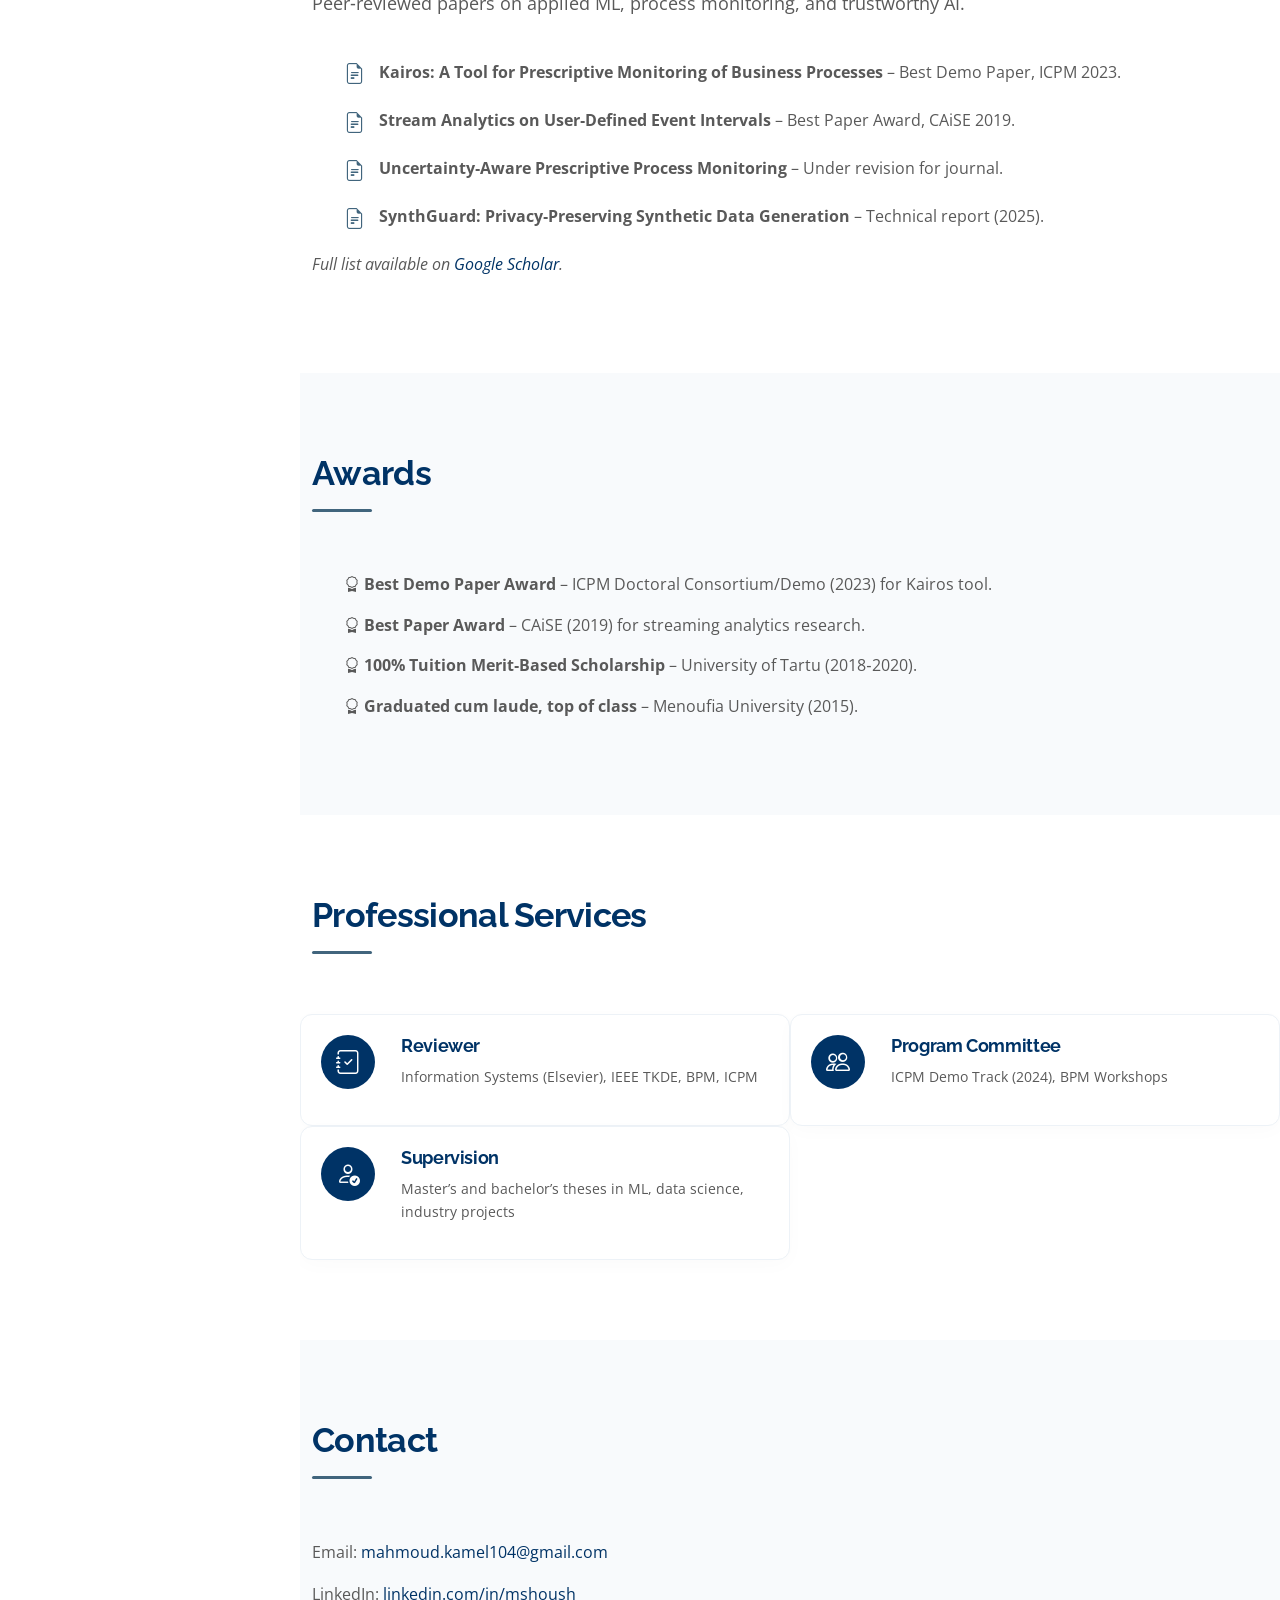
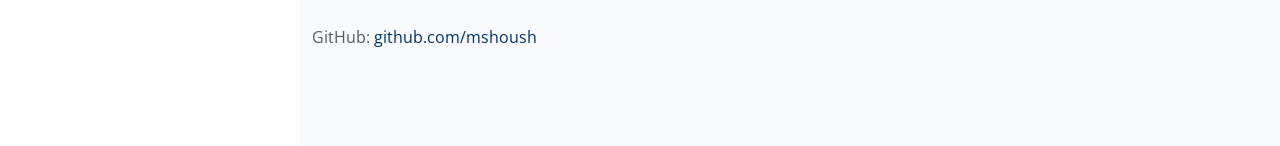
==== commit 877039fa: "Update index.html" ====
--- a/index.html
+++ b/index.html
@@ -39,15 +39,17 @@
     <div class="d-flex flex-column">
 
       <div class="profile">
-        <img src="assets/img/picture_profile.JPG" alt="Mahmoud Shoush" class="img-fluid rounded-circle">
-        <h1 class="text-light"><a href="index.html">Mahmoud Shoush</a></h1>
-        <div class="social-links mt-3 text-center">
-          <a href="mailto:mahmoud.kamel104@gmail.com" class="email"><i class="bi bi-envelope"></i></a>
-          <a href="https://github.com/mshoush" class="github"><i class="bx bxl-github"></i></a>
-          <a href="https://www.linkedin.com/in/mshoush" class="linkedin"><i class="bx bxl-linkedin"></i></a>
-          <a href="https://etis.ee/CV/Mahmoud_Shoush" class="etis"><i class="bi bi-file-text"></i></a>
-        </div>
-      </div>
+      <img src="assets/img/picture_profile.JPG" alt="Mahmoud Shoush" class="img-fluid rounded-circle">
+      <h1 class="text-light"><a href="index.html">Mahmoud Shoush</a></h1>
+      <div class="social-links mt-3 text-center">
+        <a href="mailto:mahmoud.shoush104@gmail.com" class="email"><i class="bi bi-envelope"></i></a>
+        <a href="https://github.com/mshoush" class="github"><i class="bx bxl-github"></i></a>
+        <a href="https://www.linkedin.com/in/mshoush" class="linkedin"><i class="bx bxl-linkedin"></i></a>
+        <a href="https://scholar.google.com/citations?user=YOUR_USER_ID" class="google-scholar" target="_blank"><i class="bi bi-mortarboard"></i></a>
+        <a href="https://wa.me/37255671302" class="whatsapp" target="_blank"><i class="bi bi-whatsapp"></i></a>
+        <!-- <a href="https://etis.ee/CV/Mahmoud_Shoush" class="etis"><i class="bi bi-file-text"></i></a> -->
+      </div>
+    </div>
 
       <nav id="navbar" class="nav-menu navbar">
         <ul>
@@ -87,7 +89,7 @@
             <a href="https://scholar.google.com/citations?hl=en&user=Jw4rBlkAAAAJ&view_op=list_works&sortby=pubdate" target="_blank">Google Scholar</a> | 
             <a href="https://cs.ut.ee/en/content/doctoral-defence-mahmoud-shoush-prescriptive-process-monitoring-under-uncertainty-and" target="_blank">PhD Thesis</a> | 
             <a href="https://uttv.ee/naita?id=37024" target="_blank">PhD Defense Video</a> |
-            <a href="https://drive.google.com/drive/folders/1ywFgggIO7jaDP-JR01UO_UOkV6JaAtUA" target="_blank">Certificates portfolio</a>
+            <a href="https://drive.google.com/drive/folders/1ywFgggIO7jaDP-JR01UO_UOkV6JaAtUA" target="_blank">Certificates portfolio</a> | 
             <a href="https://github.com/mshoush" target="_blank">GitHub</a>
           </p>
         </div>
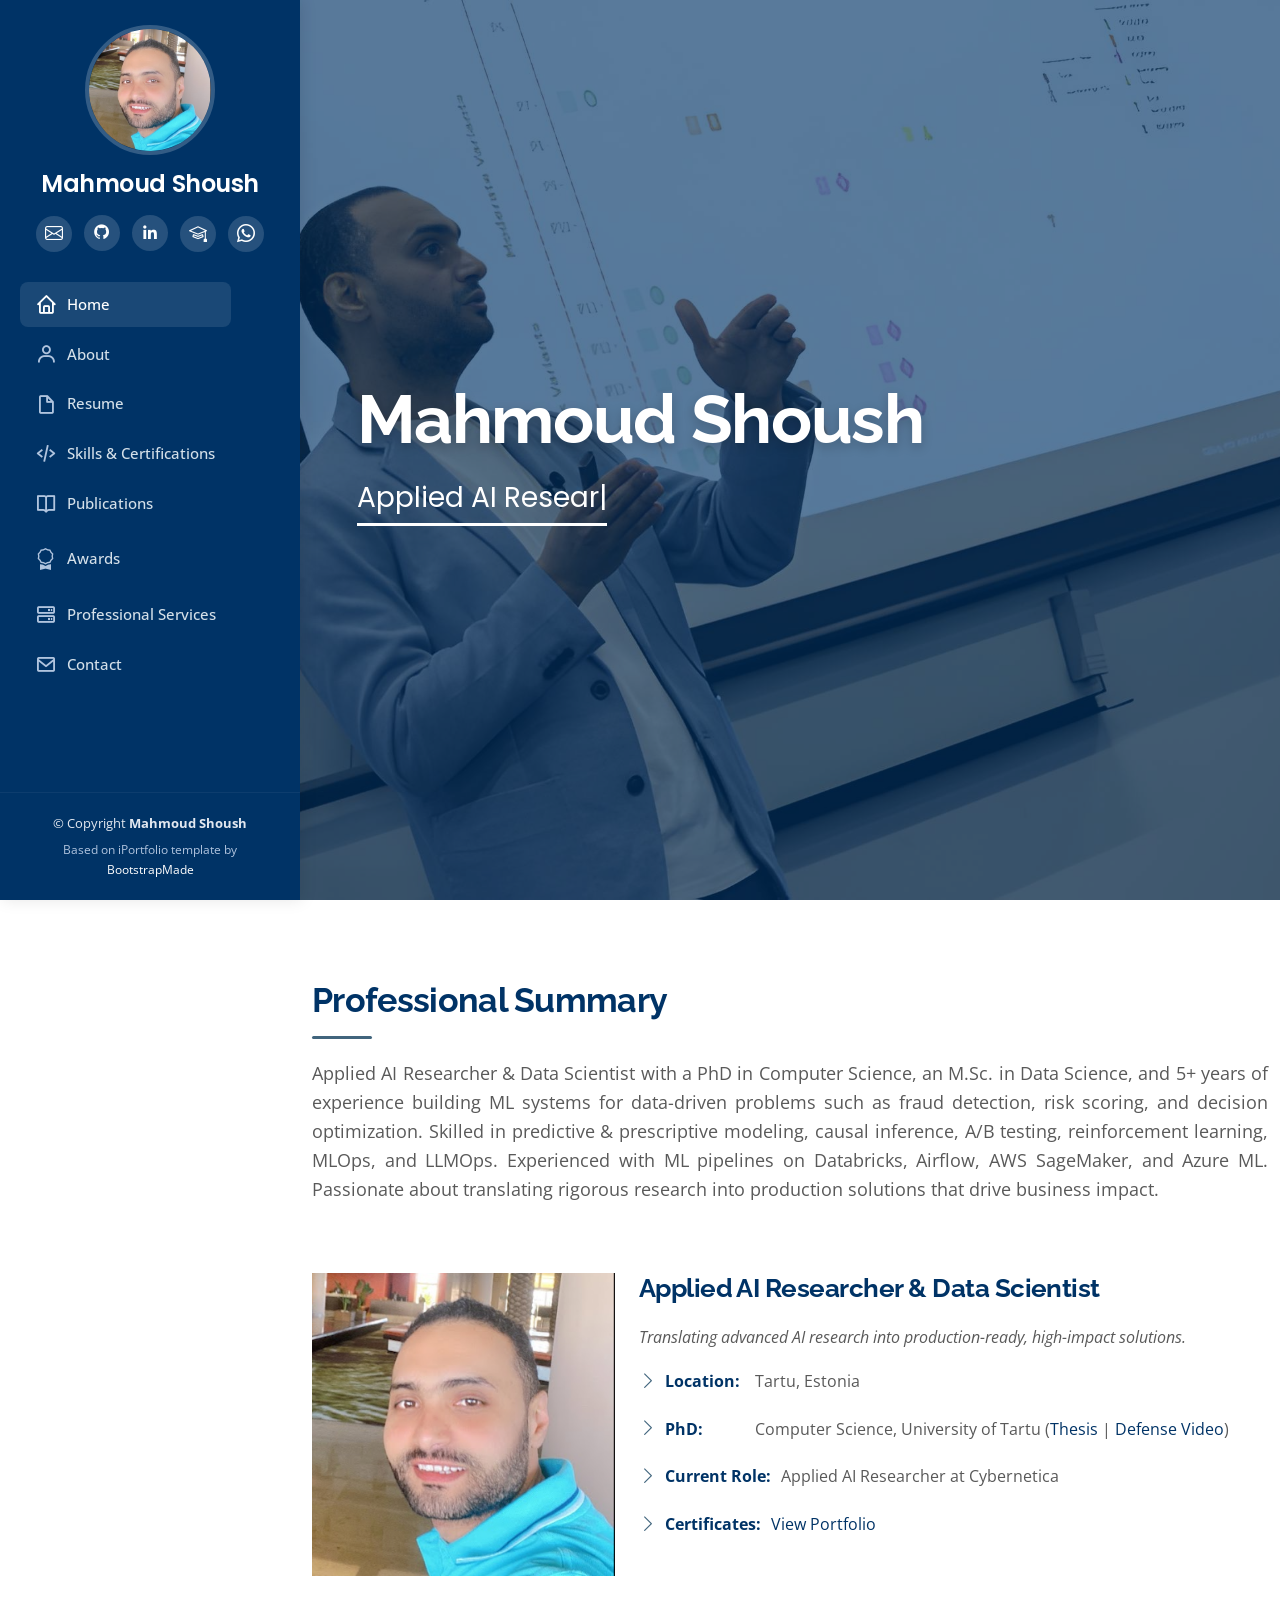
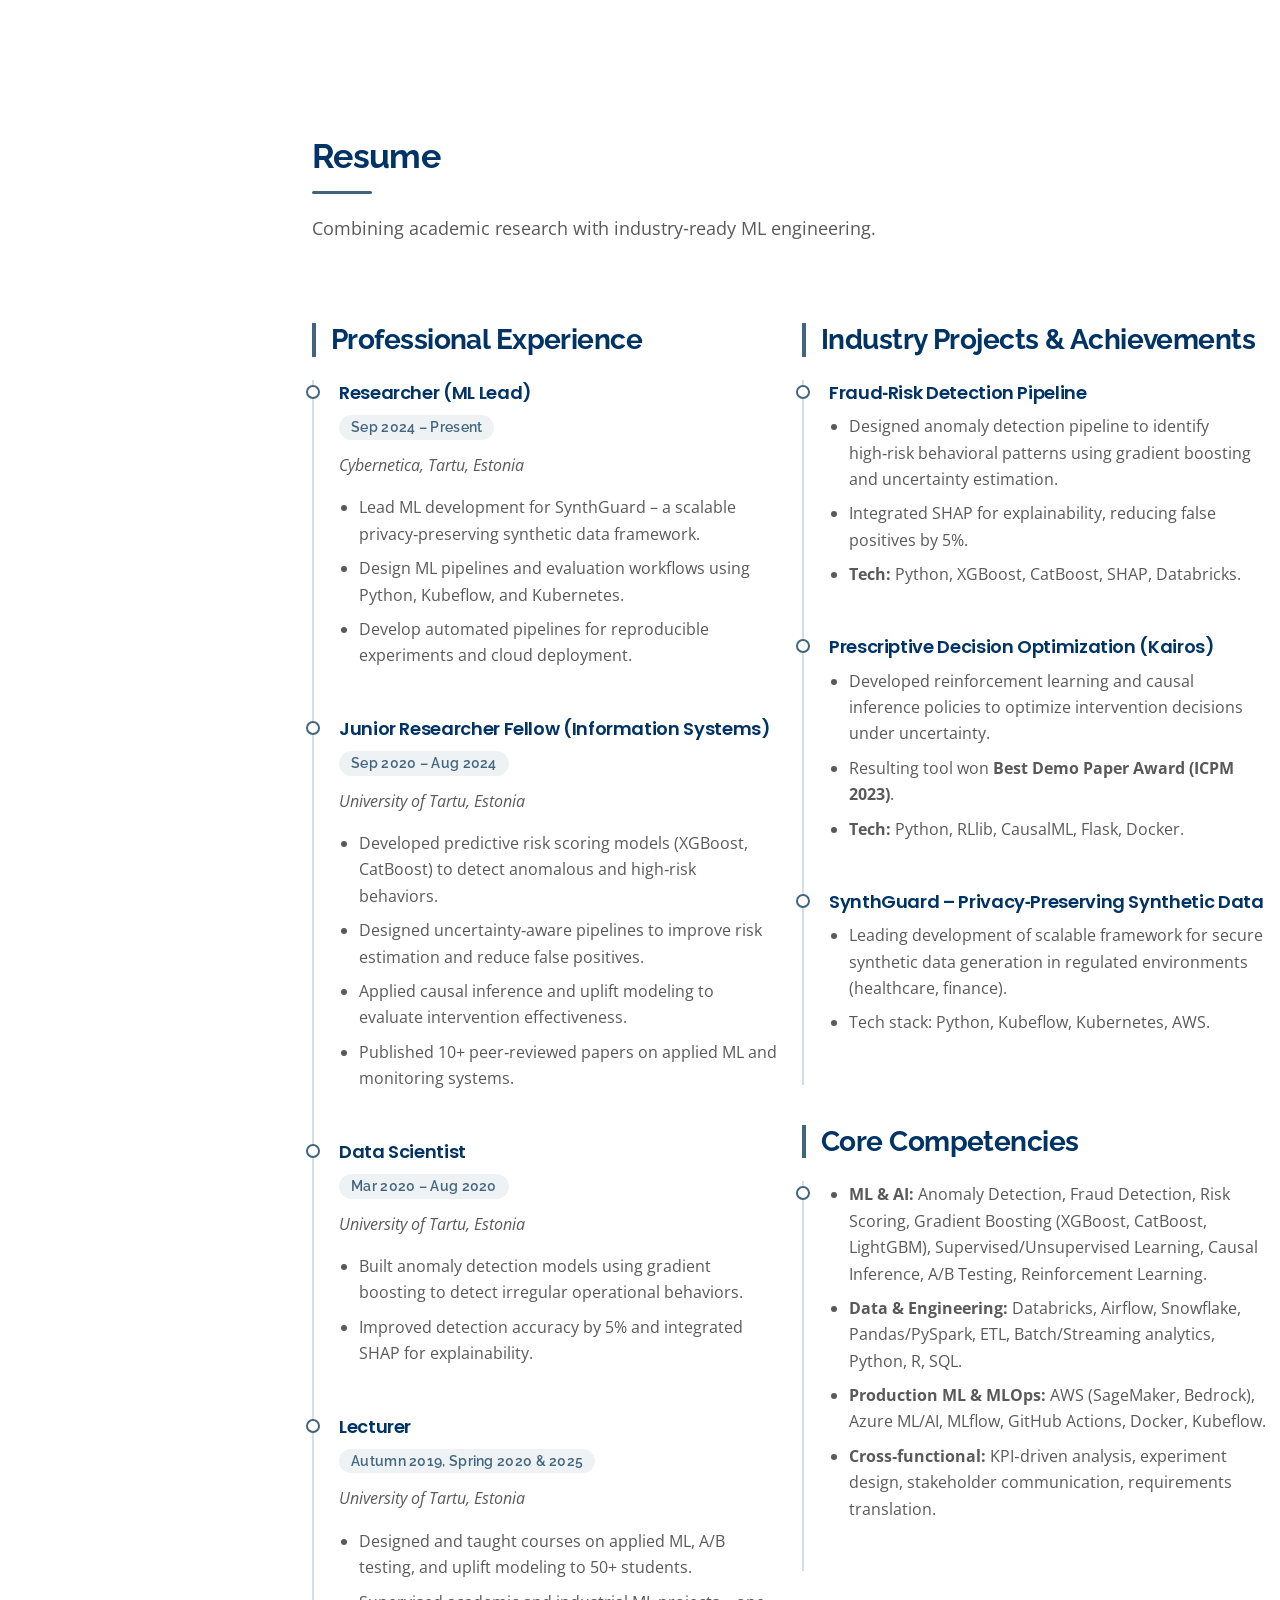
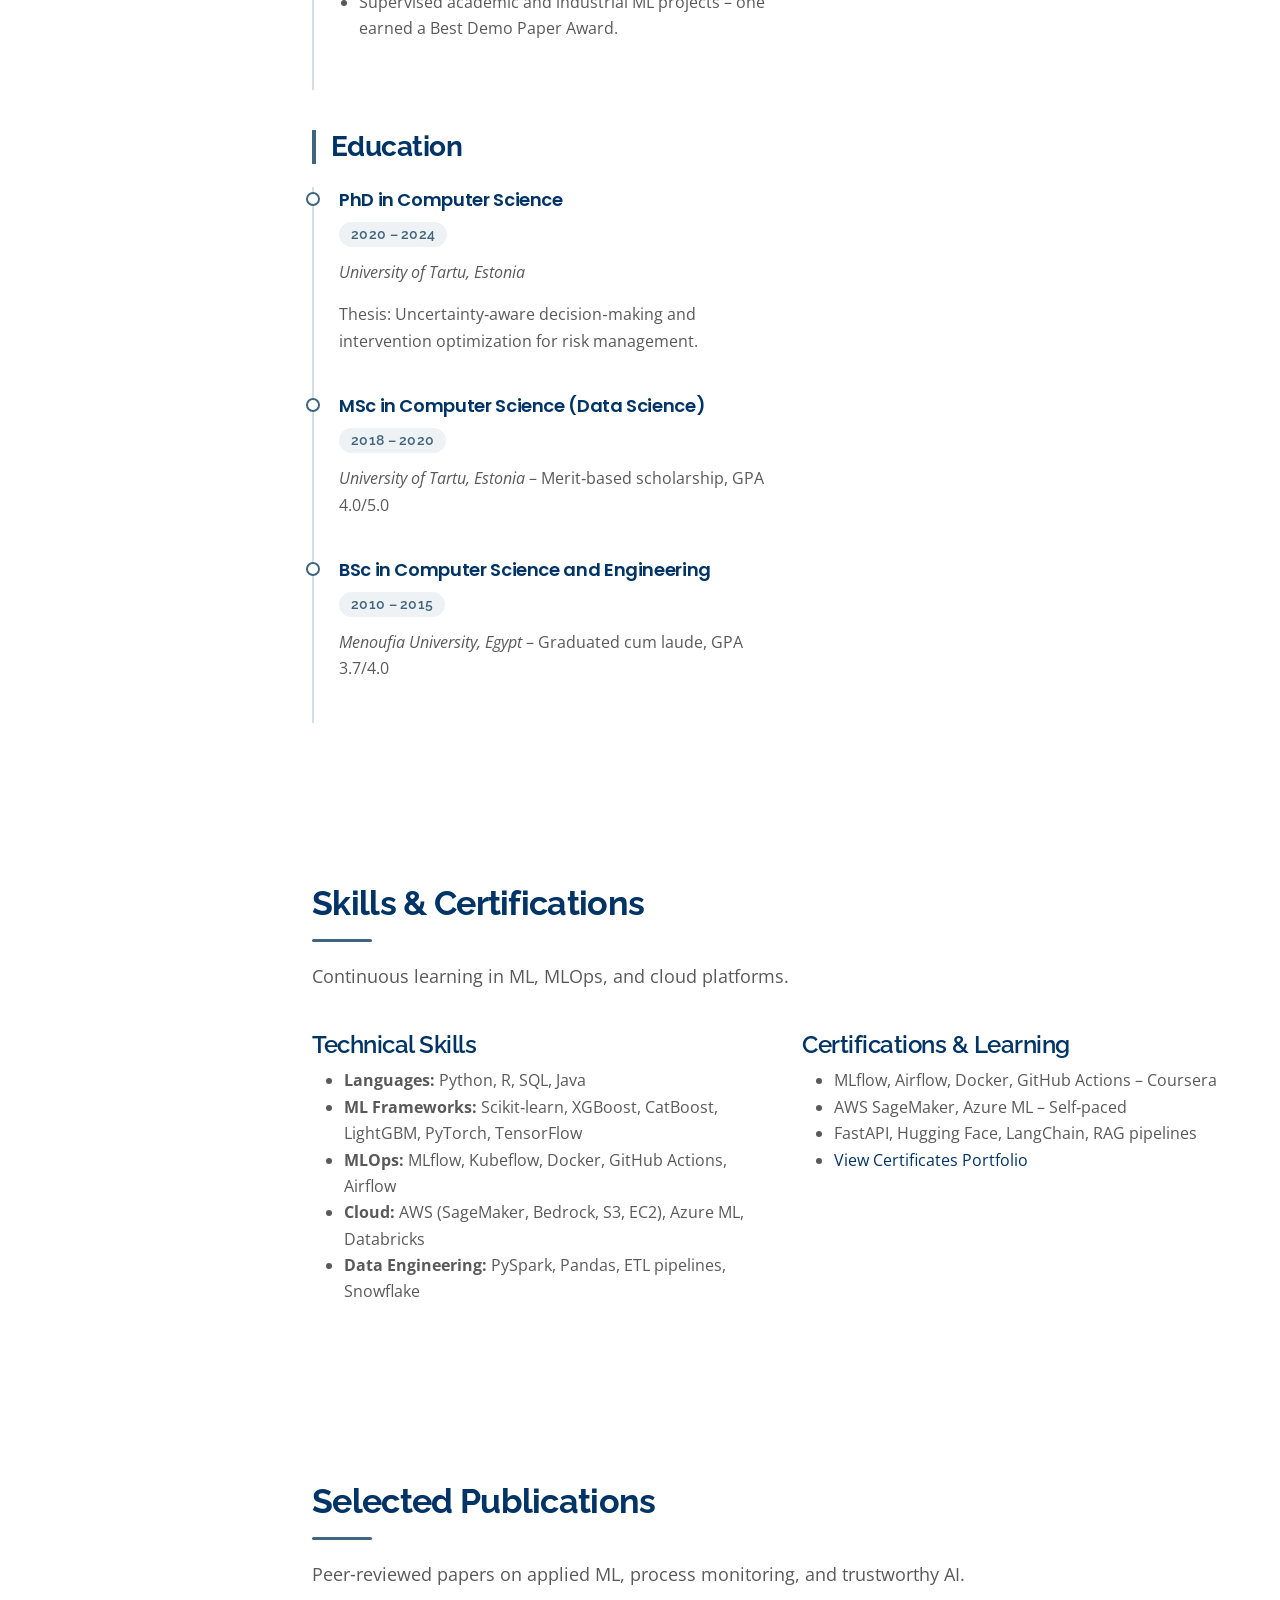
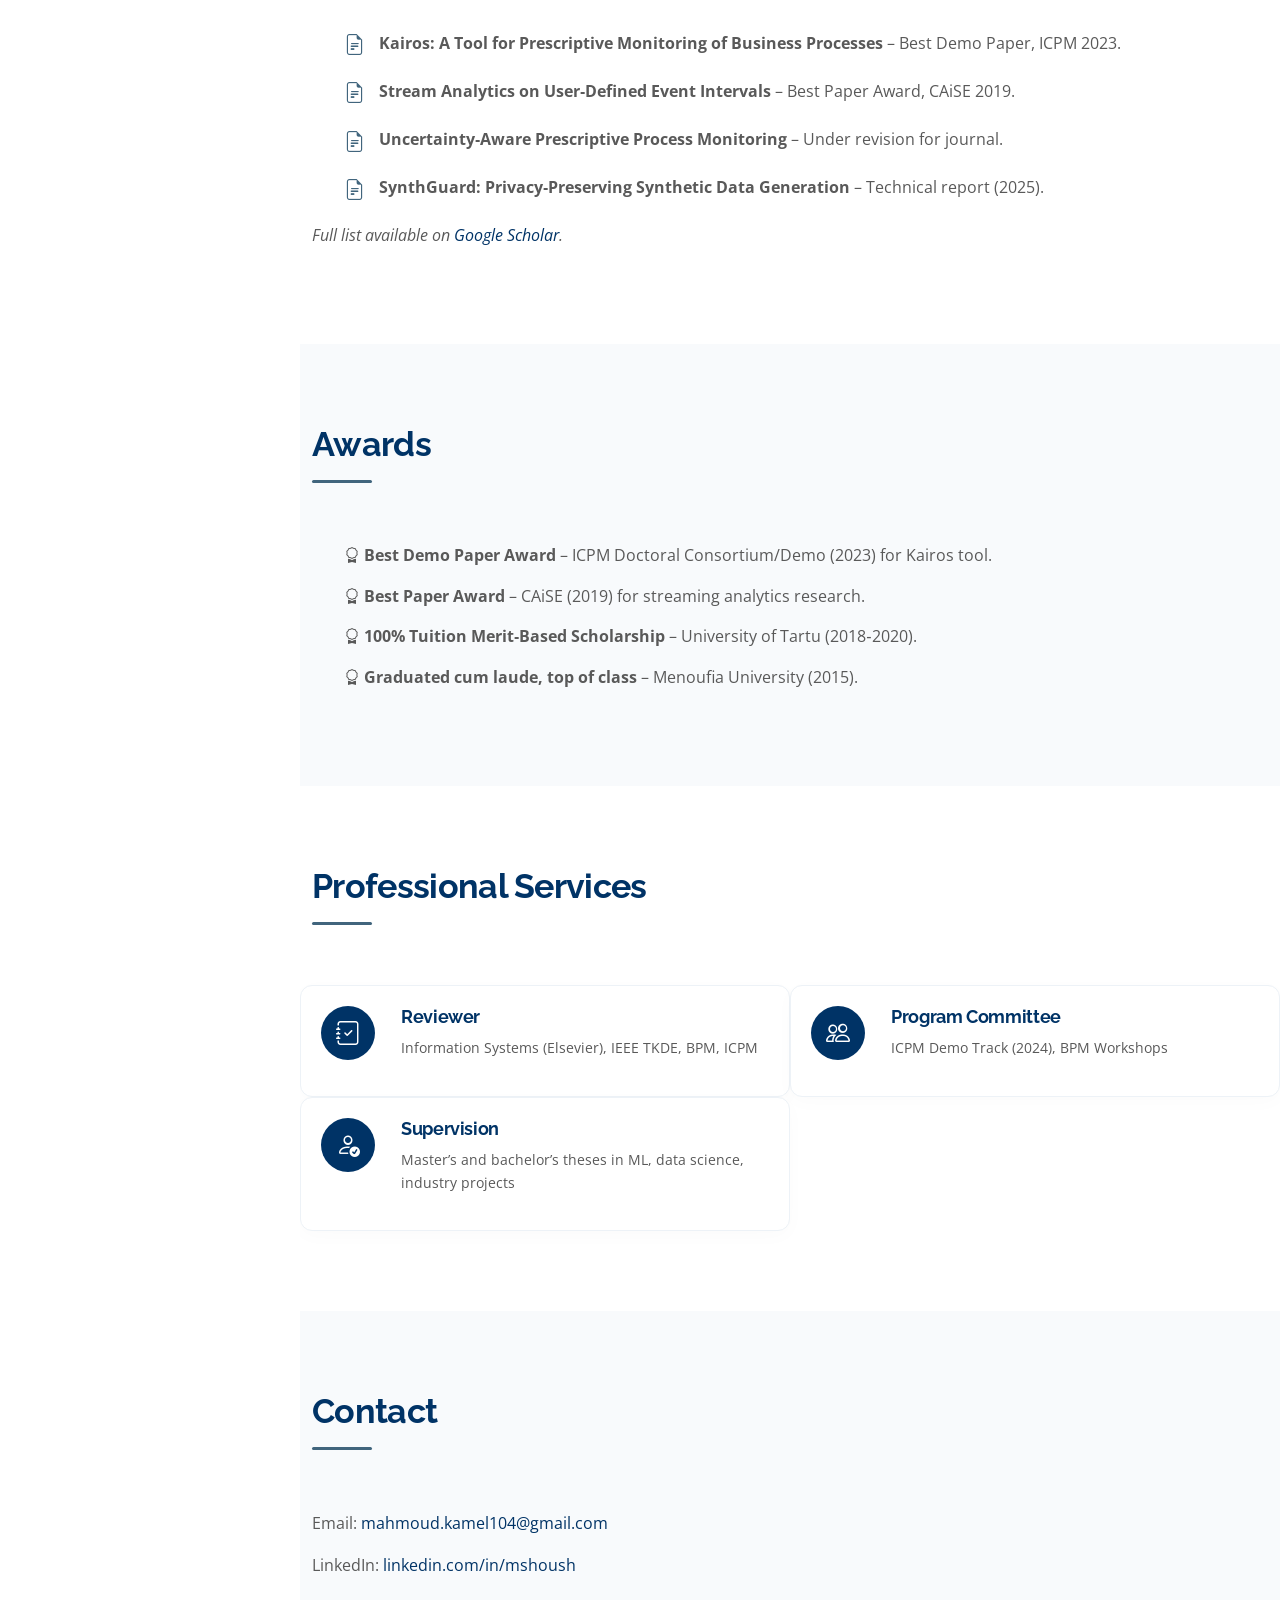
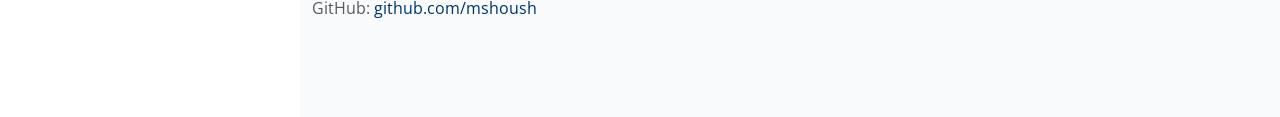
==== commit 3f9d5186: "Update index.html" ====
--- a/index.html
+++ b/index.html
@@ -45,7 +45,7 @@
         <a href="mailto:mahmoud.shoush104@gmail.com" class="email"><i class="bi bi-envelope"></i></a>
         <a href="https://github.com/mshoush" class="github"><i class="bx bxl-github"></i></a>
         <a href="https://www.linkedin.com/in/mshoush" class="linkedin"><i class="bx bxl-linkedin"></i></a>
-        <a href="https://scholar.google.com/citations?user=YOUR_USER_ID" class="google-scholar" target="_blank"><i class="bi bi-mortarboard"></i></a>
+        <a href="https://scholar.google.com/citations?user=Jw4rBlkAAAAJ&hl=en" class="google-scholar" target="_blank"><i class="bi bi-mortarboard"></i></a>
         <a href="https://wa.me/37255671302" class="whatsapp" target="_blank"><i class="bi bi-whatsapp"></i></a>
         <!-- <a href="https://etis.ee/CV/Mahmoud_Shoush" class="etis"><i class="bi bi-file-text"></i></a> -->
       </div>
@@ -84,6 +84,7 @@
           <p style="text-align: justify;">
             Applied AI Researcher & Data Scientist with a PhD in Computer Science, an M.Sc. in Data Science, and 5+ years of experience building ML systems for data-driven problems such as fraud detection, risk scoring, and decision optimization. Skilled in predictive & prescriptive modeling, causal inference, A/B testing, reinforcement learning, MLOps, and LLMOps. Experienced with ML pipelines on Databricks, Airflow, AWS SageMaker, and Azure ML. Passionate about translating rigorous research into production solutions that drive business impact.
             <br><br>
+            <!--
             <strong>Resources:</strong> 
             <a href="https://www.linkedin.com/in/mshoush/" target="_blank">LinkedIn</a> | 
             <a href="https://scholar.google.com/citations?hl=en&user=Jw4rBlkAAAAJ&view_op=list_works&sortby=pubdate" target="_blank">Google Scholar</a> | 
@@ -91,28 +92,34 @@
             <a href="https://uttv.ee/naita?id=37024" target="_blank">PhD Defense Video</a> |
             <a href="https://drive.google.com/drive/folders/1ywFgggIO7jaDP-JR01UO_UOkV6JaAtUA" target="_blank">Certificates portfolio</a> | 
             <a href="https://github.com/mshoush" target="_blank">GitHub</a>
+            -->
           </p>
         </div>
 
         <div class="row">
-          <div class="col-lg-4" data-aos="fade-right">
-            <img src="assets/img/picture_profile.JPG" class="img-fluid" alt="Mahmoud Shoush">
-          </div>
-          <div class="col-lg-8 pt-4 pt-lg-0 content" data-aos="fade-left">
+        <div class="col-lg-4" data-aos="fade-right">
+          <img src="assets/img/picture_profile.JPG" class="img-fluid" alt="Mahmoud Shoush">
+        </div>
+        <div class="col-lg-8 pt-4 pt-lg-0 content" data-aos="fade-left">
           <h3>Applied AI Researcher & Data Scientist</h3>
           <p class="fst-italic">
             Translating advanced AI research into production-ready, high-impact solutions.
           </p>
           <div class="row">
-            <div class="col-lg-24">
+            <div class="col-lg-12">
               <ul>
                 <li><i class="bi bi-chevron-right"></i> <strong>Location:</strong> <span>Tartu, Estonia</span></li>
-                <li><i class="bi bi-chevron-right"></i> <strong>PhD:</strong> <span>Computer Science, University of Tartu</span></li>
+                <li><i class="bi bi-chevron-right"></i> <strong>PhD:</strong> <span>Computer Science, University of Tartu 
+                  (<a href="https://cs.ut.ee/en/content/doctoral-defence-mahmoud-shoush-prescriptive-process-monitoring-under-uncertainty-and" target="_blank">Thesis</a> | 
+                  <a href="https://uttv.ee/naita?id=37024" target="_blank">Defense Video</a>)
+                </span></li>
                 <li><i class="bi bi-chevron-right"></i> <strong>Current Role:</strong> <span>Applied AI Researcher at Cybernetica</span></li>
-              </ul>
-            </div>            
-          </div>          
-        </div>
+                <li><i class="bi bi-chevron-right"></i> <strong>Certificates:</strong> <span><a href="https://drive.google.com/drive/folders/1ywFgggIO7jaDP-JR01UO_UOkV6JaAtUA" target="_blank">View Portfolio</a></span></li>
+              </ul>
+            </div>
+          </div>
+        </div>
+      </div>
     </section>
 
     <!-- Resume Section (Experience & Education) -->
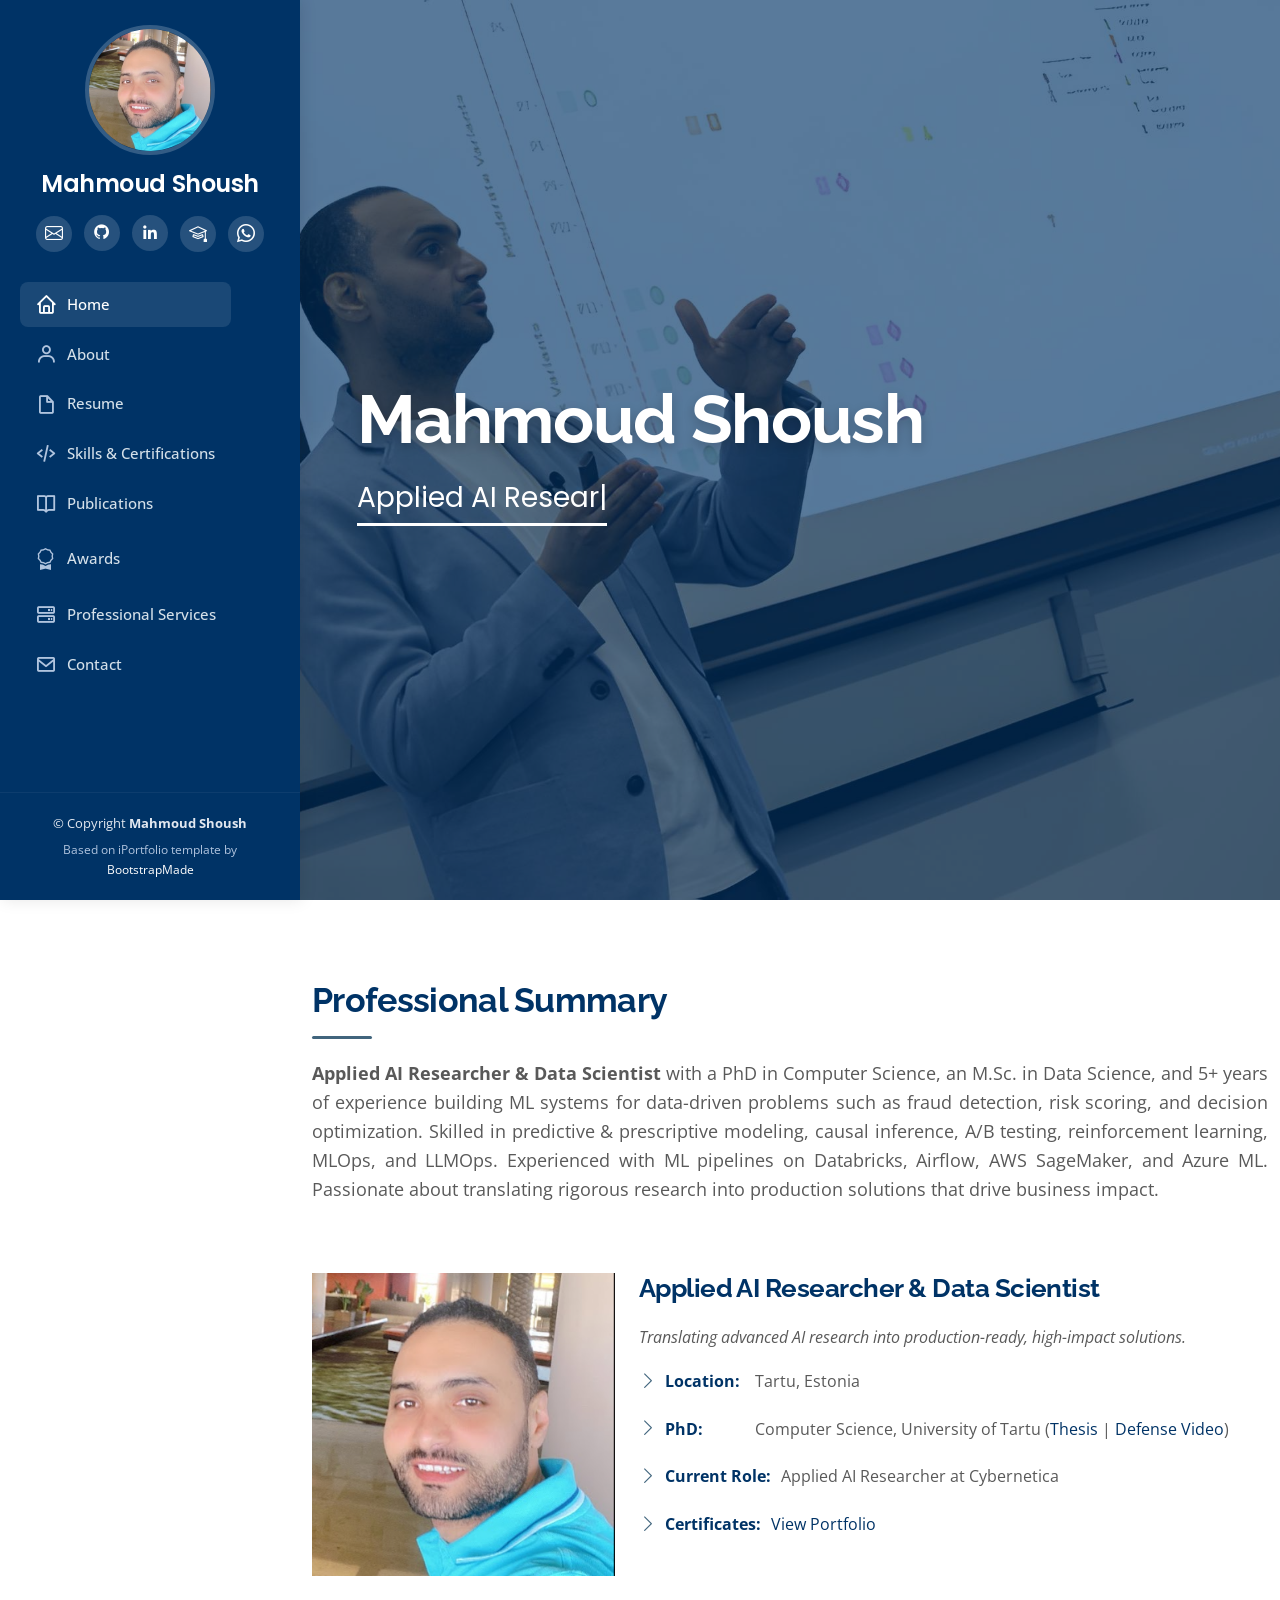
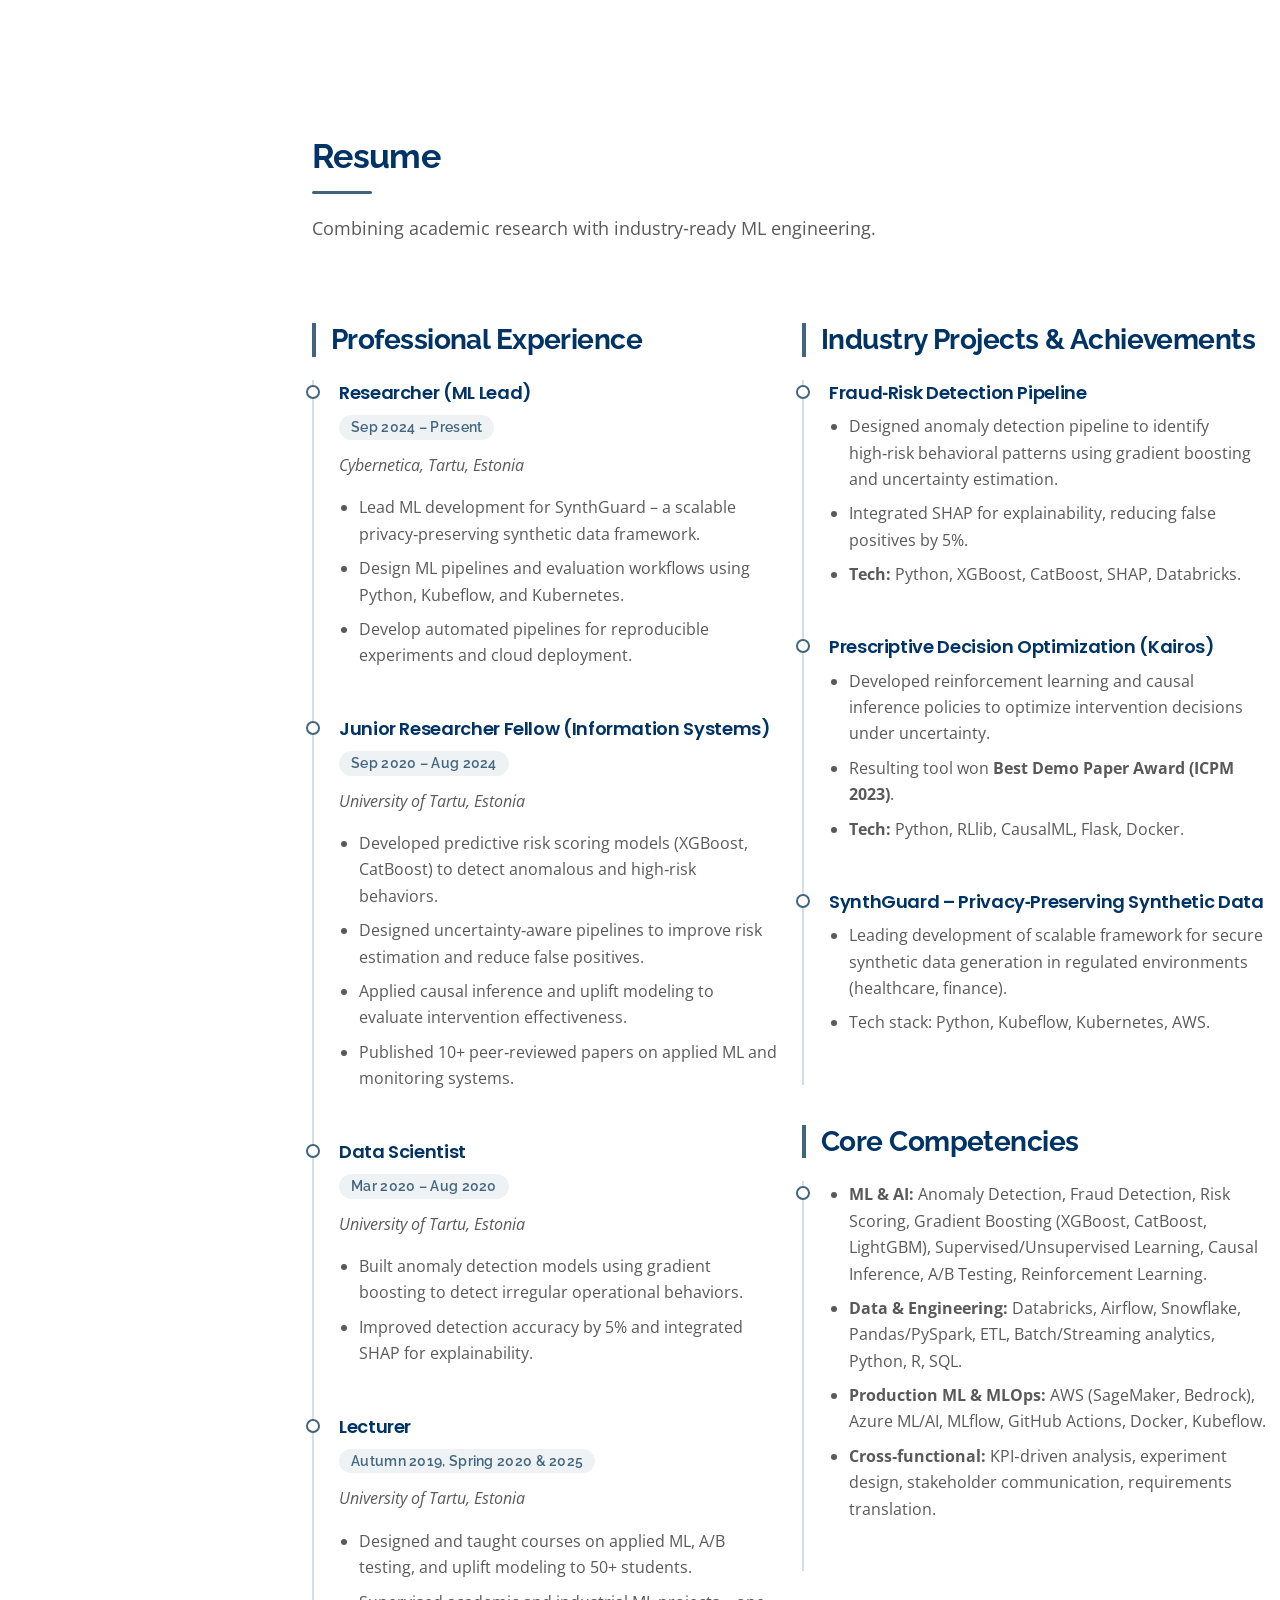
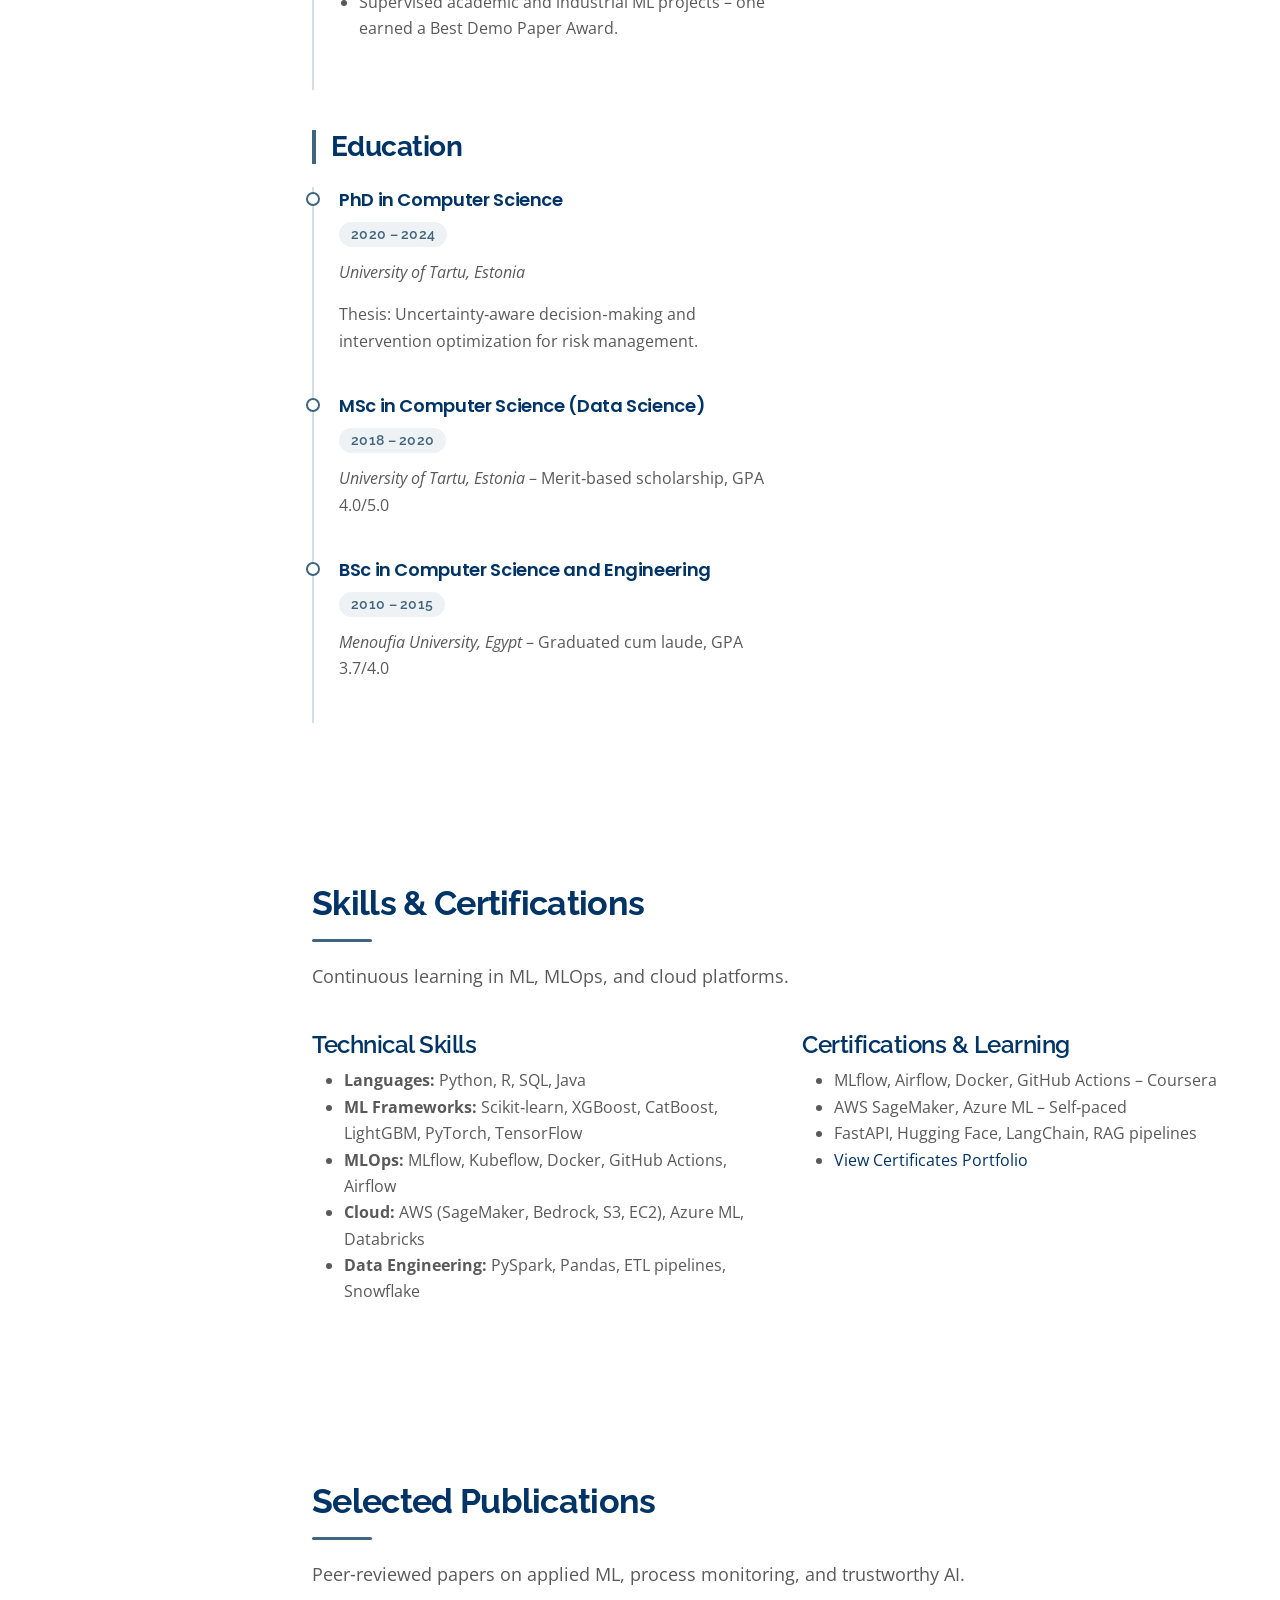
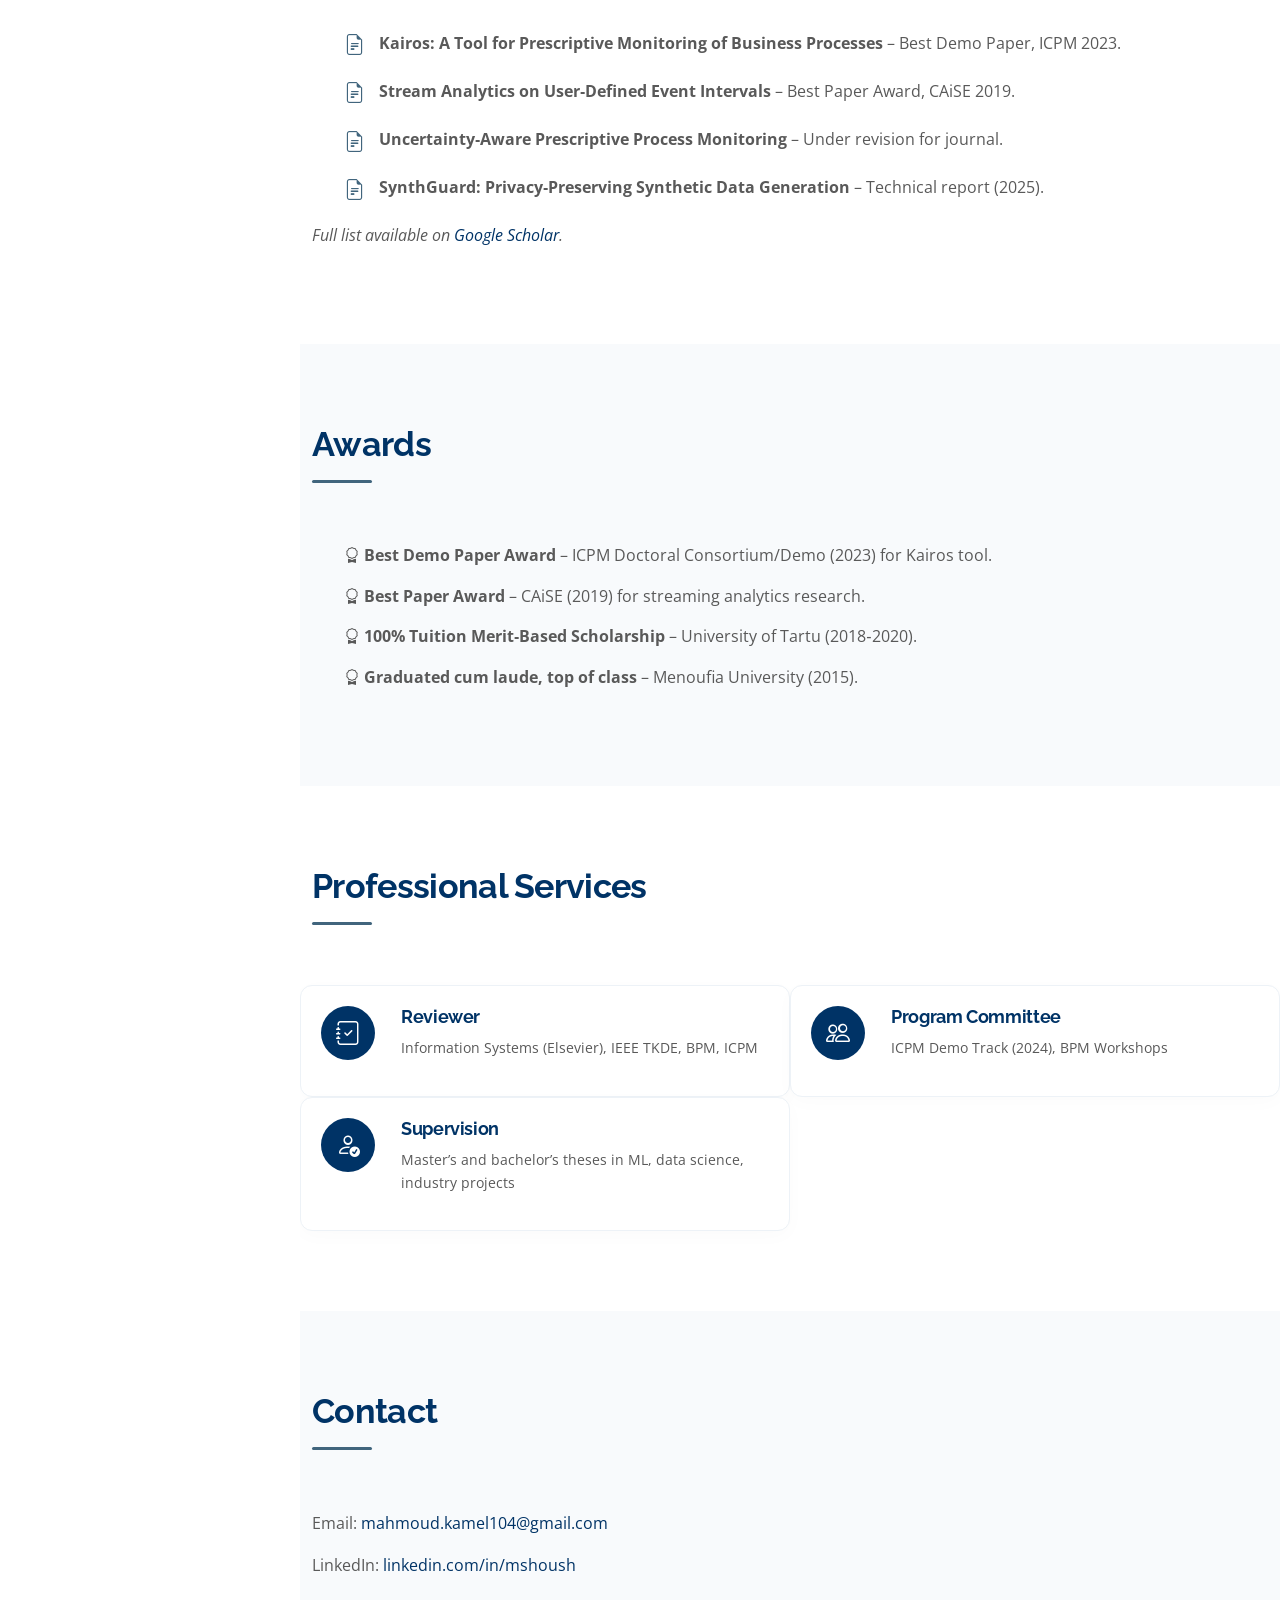
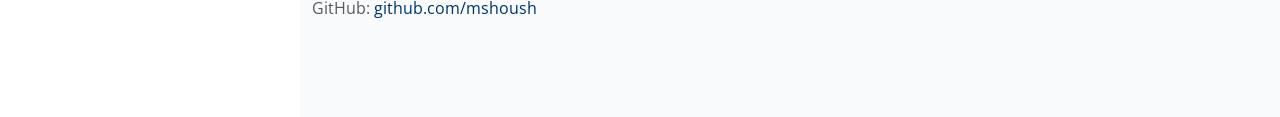
==== commit 996e832b: "Bold professional summary in index.html" ====
--- a/index.html
+++ b/index.html
@@ -82,7 +82,7 @@
         <div class="section-title">
           <h2>Professional Summary</h2>
           <p style="text-align: justify;">
-            Applied AI Researcher & Data Scientist with a PhD in Computer Science, an M.Sc. in Data Science, and 5+ years of experience building ML systems for data-driven problems such as fraud detection, risk scoring, and decision optimization. Skilled in predictive & prescriptive modeling, causal inference, A/B testing, reinforcement learning, MLOps, and LLMOps. Experienced with ML pipelines on Databricks, Airflow, AWS SageMaker, and Azure ML. Passionate about translating rigorous research into production solutions that drive business impact.
+            <strong>Applied AI Researcher & Data Scientist</strong> with a PhD in Computer Science, an M.Sc. in Data Science, and 5+ years of experience building ML systems for data-driven problems such as fraud detection, risk scoring, and decision optimization. Skilled in predictive & prescriptive modeling, causal inference, A/B testing, reinforcement learning, MLOps, and LLMOps. Experienced with ML pipelines on Databricks, Airflow, AWS SageMaker, and Azure ML. Passionate about translating rigorous research into production solutions that drive business impact.
             <br><br>
             <!--
             <strong>Resources:</strong> 
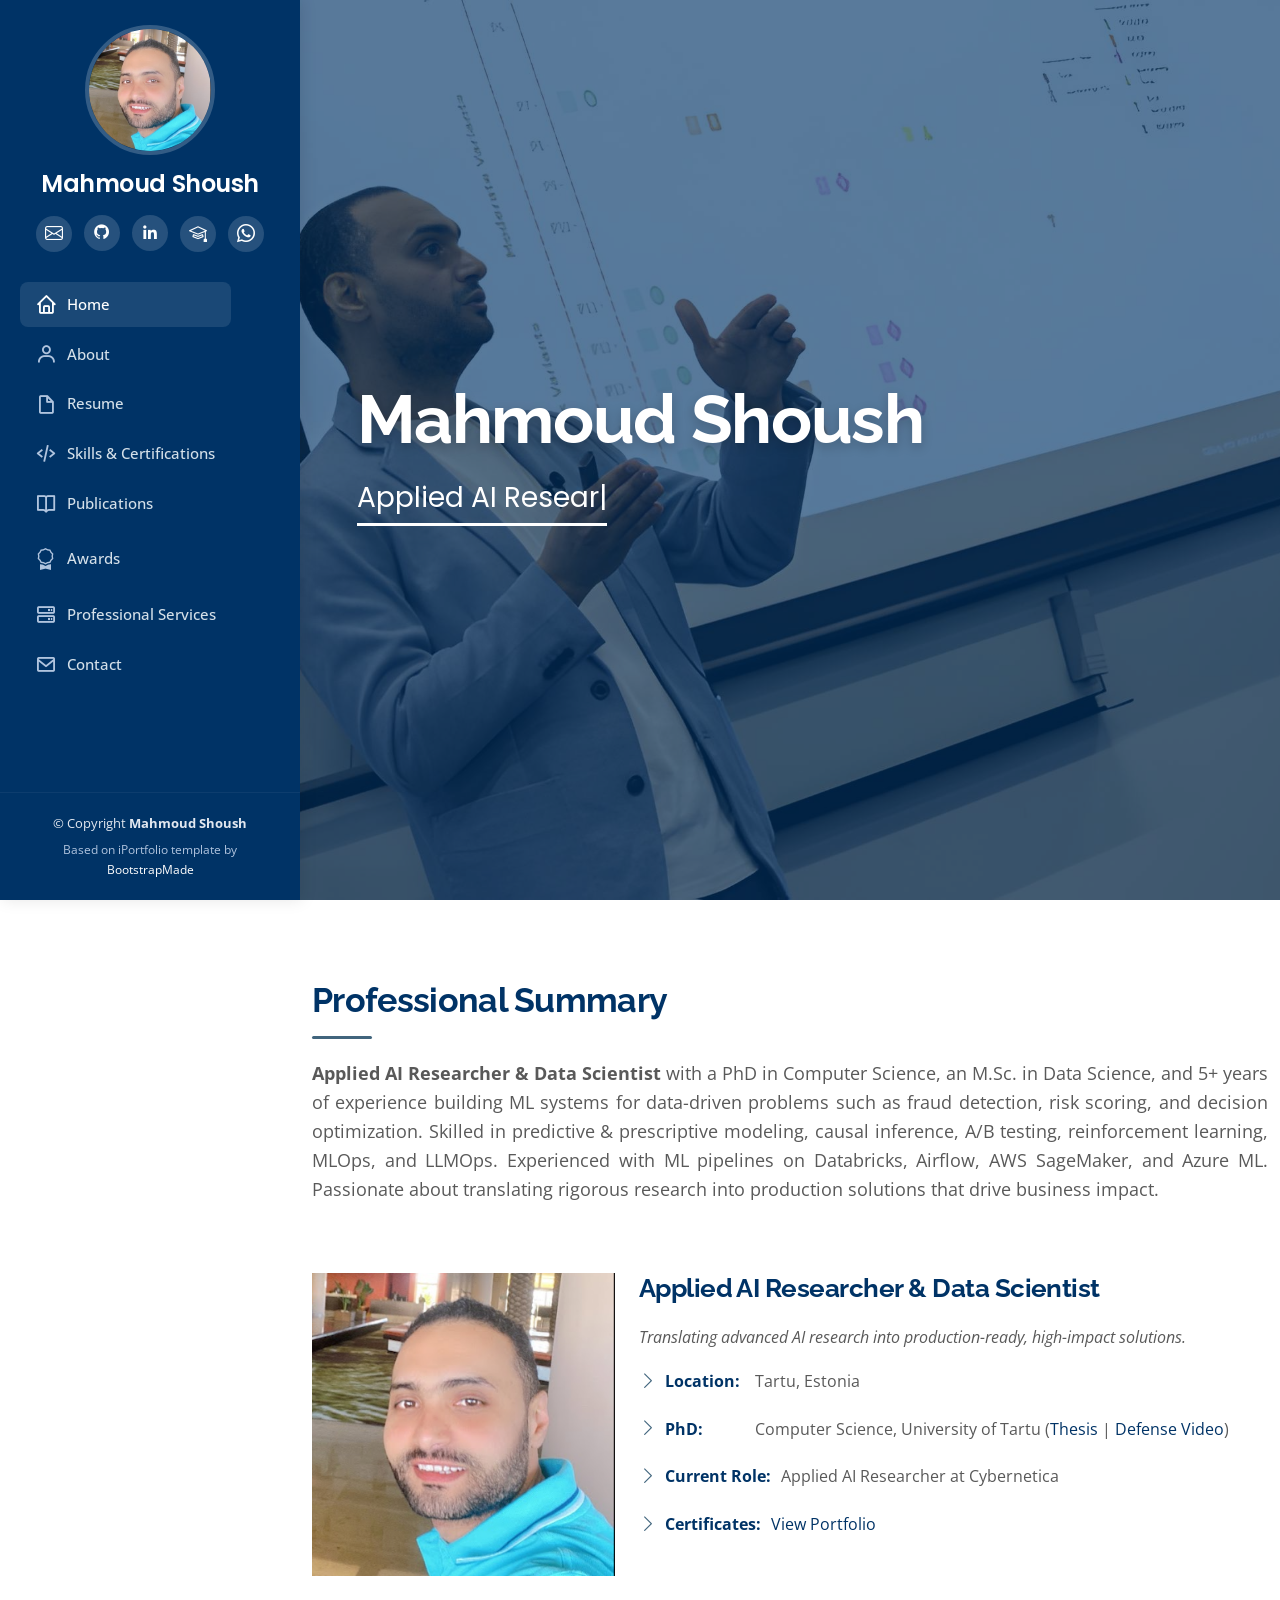
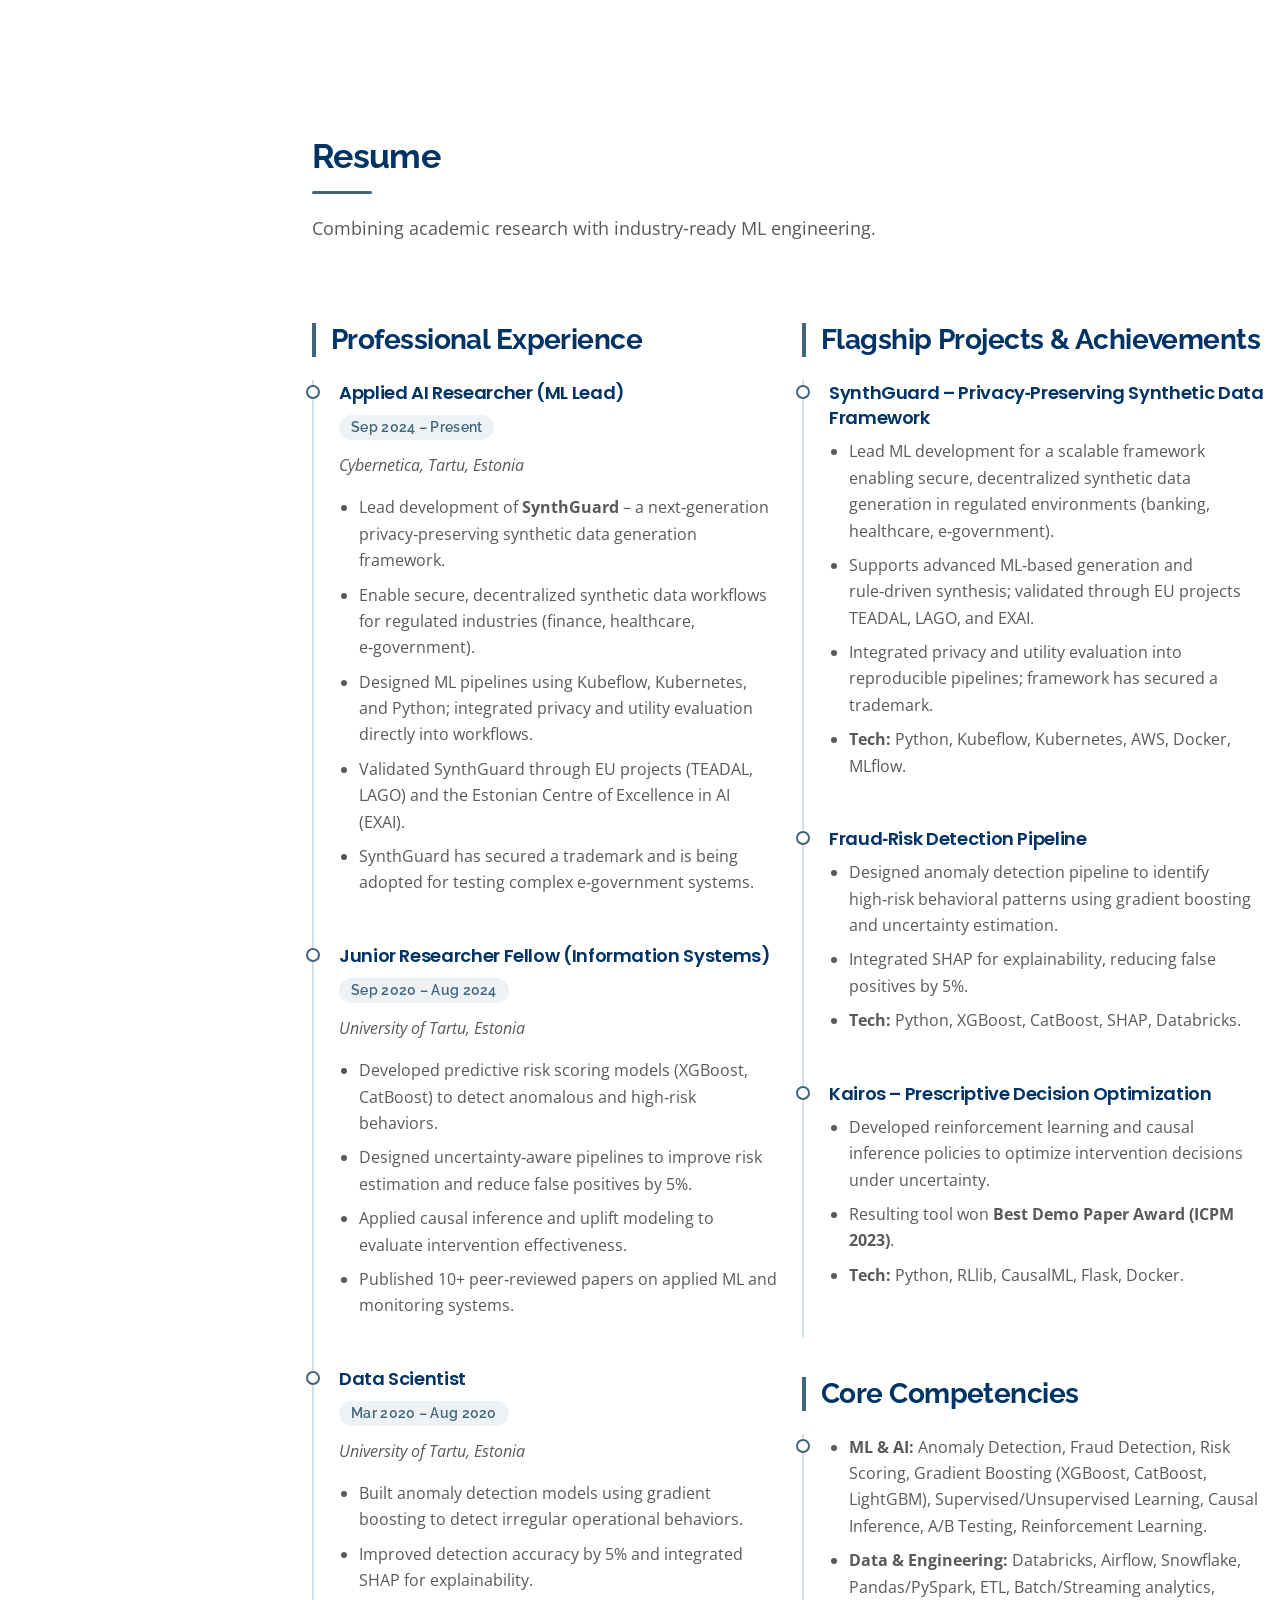
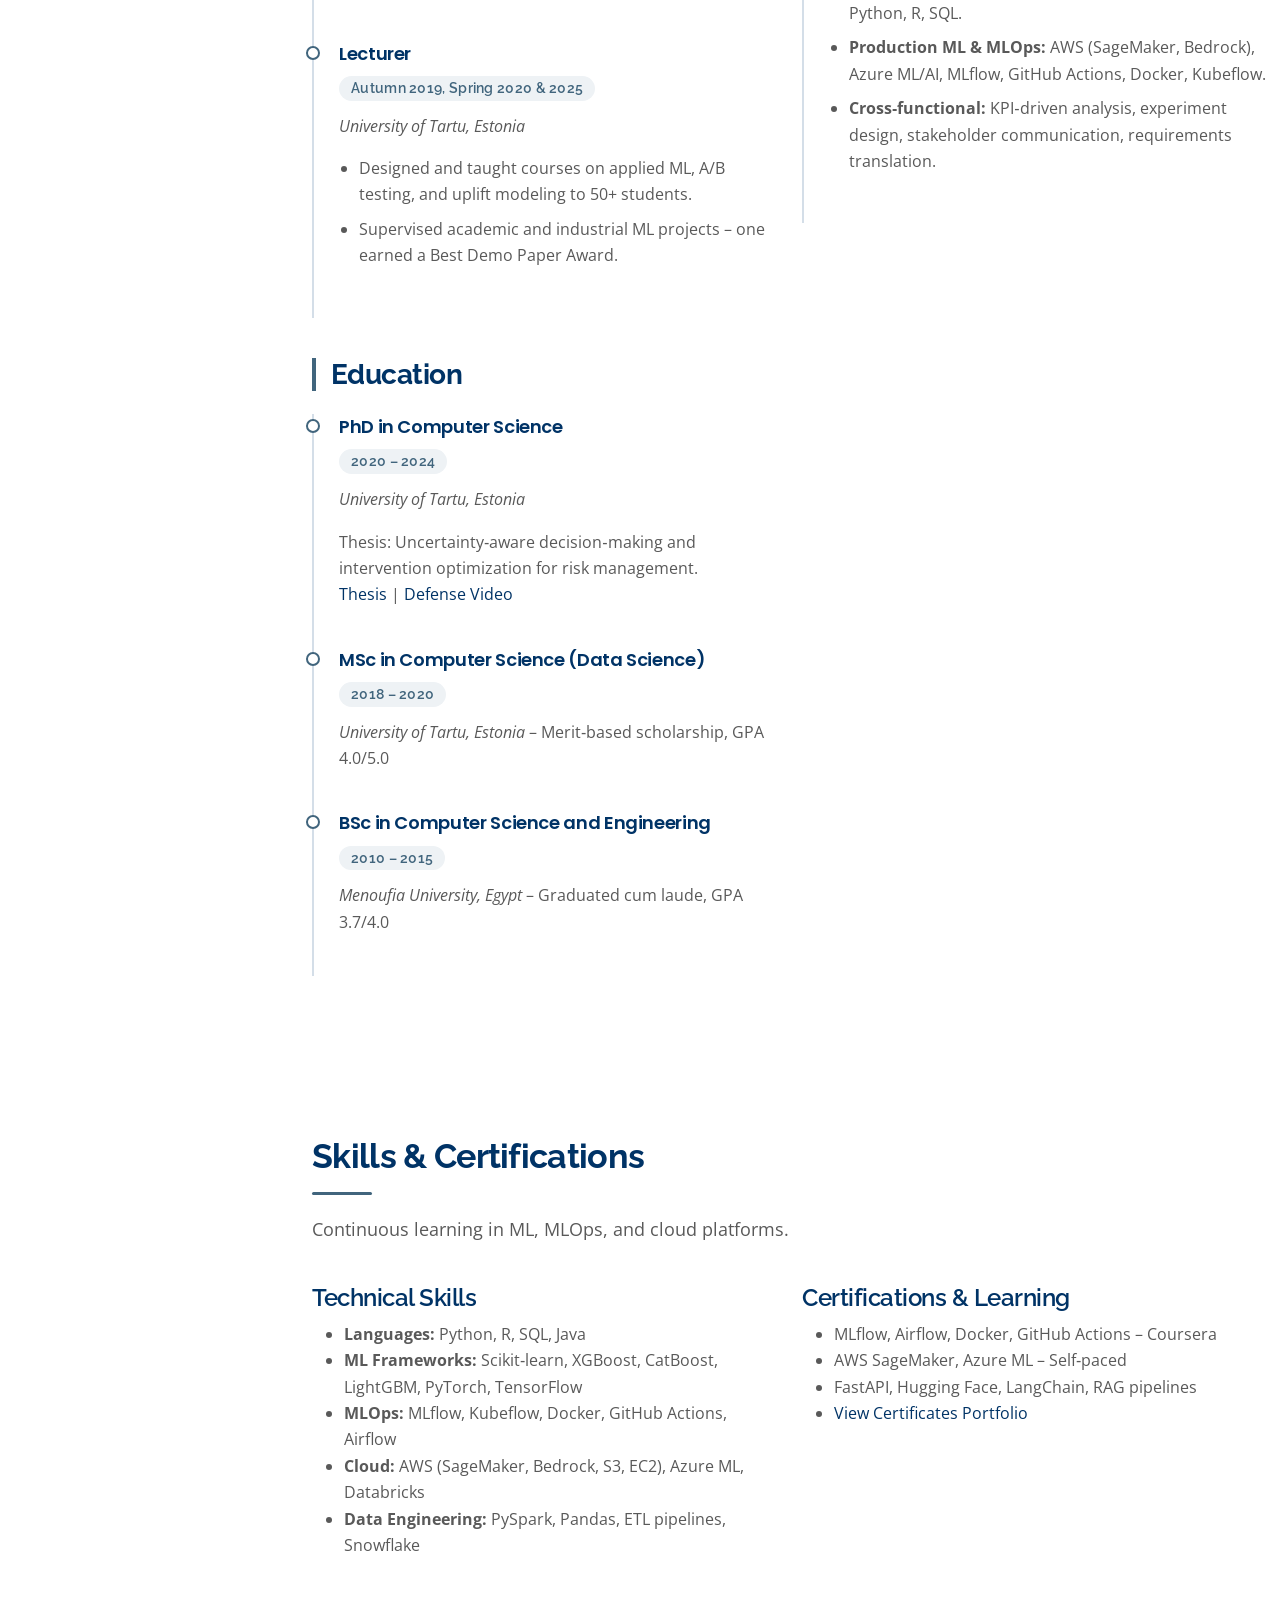
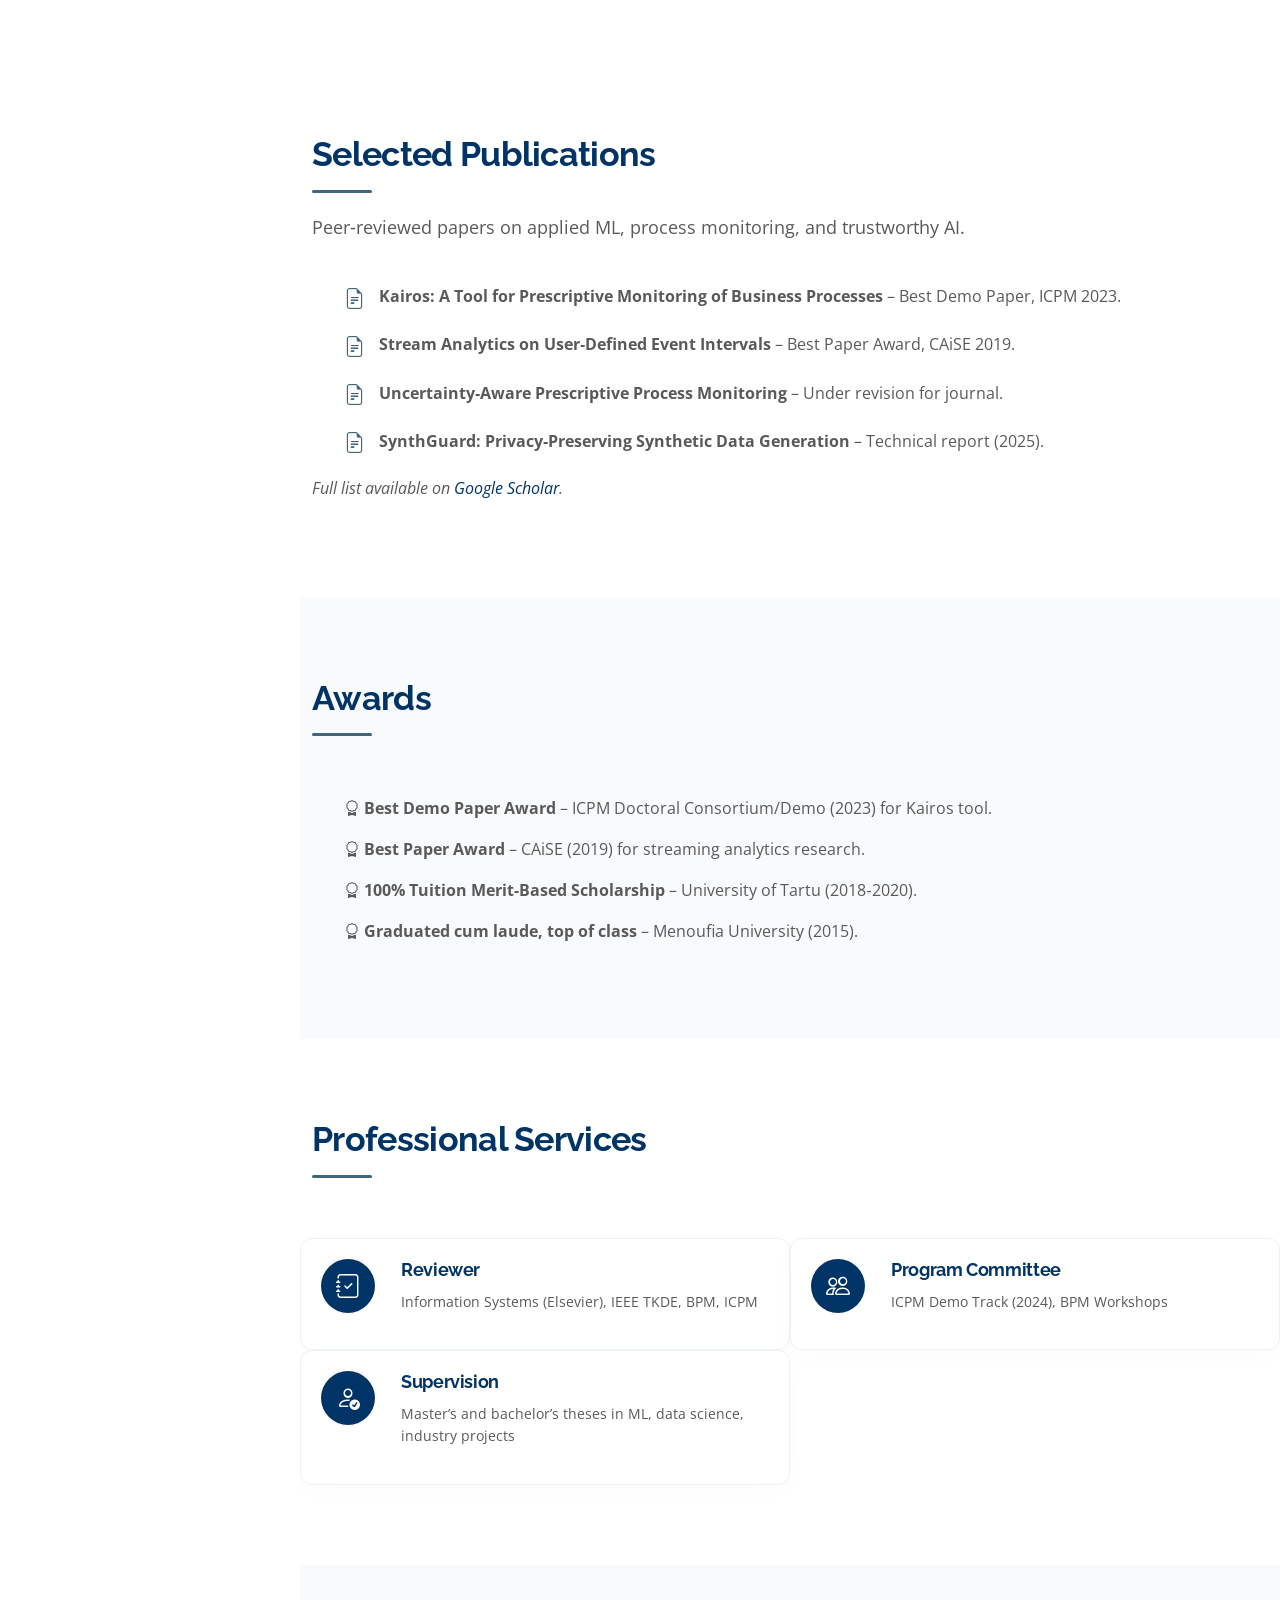
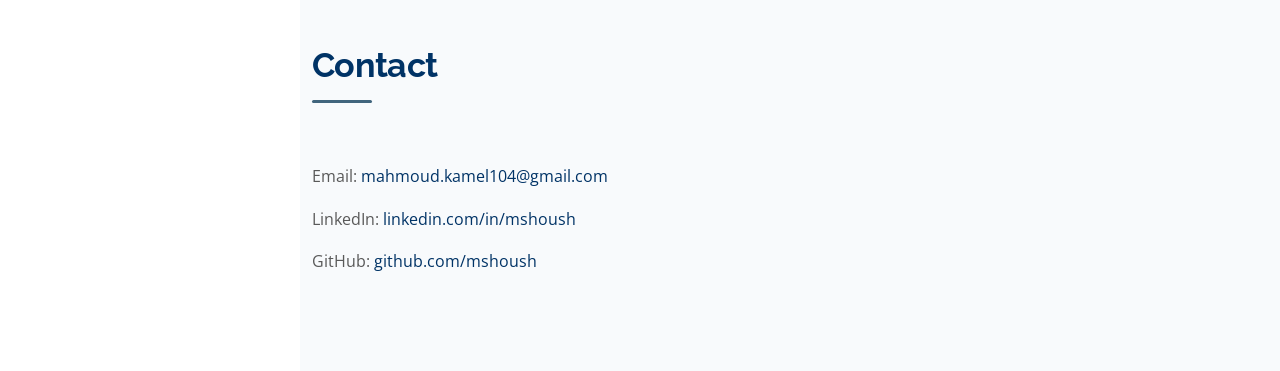
==== commit 0fc19a30: "Revise resume section with updated roles and projects Updated job titles, added project details, and" ====
--- a/index.html
+++ b/index.html
@@ -122,7 +122,7 @@
       </div>
     </section>
 
-    <!-- Resume Section (Experience & Education) -->
+        <!-- Resume Section (Experience & Education) -->
     <section id="resume" class="resume">
       <div class="container">
         <div class="section-title">
@@ -131,17 +131,20 @@
         </div>
 
         <div class="row">
+          <!-- Left Column: Professional Experience & Education -->
           <div class="col-lg-6" data-aos="fade-up">
             <h3 class="resume-title">Professional Experience</h3>
             
             <div class="resume-item">
-              <h4>Researcher (ML Lead)</h4>
+              <h4>Applied AI Researcher (ML Lead)</h4>
               <h5>Sep 2024 – Present</h5>
               <p><em>Cybernetica, Tartu, Estonia</em></p>
               <ul>
-                <li>Lead ML development for SynthGuard – a scalable privacy‑preserving synthetic data framework.</li>
-                <li>Design ML pipelines and evaluation workflows using Python, Kubeflow, and Kubernetes.</li>
-                <li>Develop automated pipelines for reproducible experiments and cloud deployment.</li>
+                <li>Lead development of <strong>SynthGuard</strong> – a next‑generation privacy‑preserving synthetic data generation framework.</li>
+                <li>Enable secure, decentralized synthetic data workflows for regulated industries (finance, healthcare, e‑government).</li>
+                <li>Designed ML pipelines using Kubeflow, Kubernetes, and Python; integrated privacy and utility evaluation directly into workflows.</li>
+                <li>Validated SynthGuard through EU projects (TEADAL, LAGO) and the Estonian Centre of Excellence in AI (EXAI).</li>
+                <li>SynthGuard has secured a trademark and is being adopted for testing complex e‑government systems.</li>
               </ul>
             </div>
 
@@ -151,7 +154,7 @@
               <p><em>University of Tartu, Estonia</em></p>
               <ul>
                 <li>Developed predictive risk scoring models (XGBoost, CatBoost) to detect anomalous and high‑risk behaviors.</li>
-                <li>Designed uncertainty‑aware pipelines to improve risk estimation and reduce false positives.</li>
+                <li>Designed uncertainty‑aware pipelines to improve risk estimation and reduce false positives by 5%.</li>
                 <li>Applied causal inference and uplift modeling to evaluate intervention effectiveness.</li>
                 <li>Published 10+ peer‑reviewed papers on applied ML and monitoring systems.</li>
               </ul>
@@ -182,7 +185,8 @@
               <h4>PhD in Computer Science</h4>
               <h5>2020 – 2024</h5>
               <p><em>University of Tartu, Estonia</em></p>
-              <p>Thesis: Uncertainty‑aware decision‑making and intervention optimization for risk management.</p>
+              <p>Thesis: Uncertainty‑aware decision‑making and intervention optimization for risk management. <br>
+              <a href="https://cs.ut.ee/en/content/doctoral-defence-mahmoud-shoush-prescriptive-process-monitoring-under-uncertainty-and" target="_blank">Thesis</a> | <a href="https://uttv.ee/naita?id=37024" target="_blank">Defense Video</a></p>
             </div>
             <div class="resume-item">
               <h4>MSc in Computer Science (Data Science)</h4>
@@ -196,8 +200,20 @@
             </div>
           </div>
 
+          <!-- Right Column: Projects & Achievements -->
           <div class="col-lg-6" data-aos="fade-up" data-aos-delay="100">
-            <h3 class="resume-title">Industry Projects & Achievements</h3>
+            <h3 class="resume-title">Flagship Projects & Achievements</h3>
+            
+            <div class="resume-item">
+              <h4>SynthGuard – Privacy‑Preserving Synthetic Data Framework</h4>
+              <ul>
+                <li>Lead ML development for a scalable framework enabling secure, decentralized synthetic data generation in regulated environments (banking, healthcare, e‑government).</li>
+                <li>Supports advanced ML‑based generation and rule‑driven synthesis; validated through EU projects TEADAL, LAGO, and EXAI.</li>
+                <li>Integrated privacy and utility evaluation into reproducible pipelines; framework has secured a trademark.</li>
+                <li><strong>Tech:</strong> Python, Kubeflow, Kubernetes, AWS, Docker, MLflow.</li>
+              </ul>
+            </div>
+
             <div class="resume-item">
               <h4>Fraud‑Risk Detection Pipeline</h4>
               <ul>
@@ -206,19 +222,13 @@
                 <li><strong>Tech:</strong> Python, XGBoost, CatBoost, SHAP, Databricks.</li>
               </ul>
             </div>
-            <div class="resume-item">
-              <h4>Prescriptive Decision Optimization (Kairos)</h4>
+
+            <div class="resume-item">
+              <h4>Kairos – Prescriptive Decision Optimization</h4>
               <ul>
                 <li>Developed reinforcement learning and causal inference policies to optimize intervention decisions under uncertainty.</li>
                 <li>Resulting tool won <strong>Best Demo Paper Award (ICPM 2023)</strong>.</li>
                 <li><strong>Tech:</strong> Python, RLlib, CausalML, Flask, Docker.</li>
-              </ul>
-            </div>
-            <div class="resume-item">
-              <h4>SynthGuard – Privacy‑Preserving Synthetic Data</h4>
-              <ul>
-                <li>Leading development of scalable framework for secure synthetic data generation in regulated environments (healthcare, finance).</li>
-                <li>Tech stack: Python, Kubeflow, Kubernetes, AWS.</li>
               </ul>
             </div>
 
@@ -236,7 +246,7 @@
 
       </div>
     </section>
-
+    
     <!-- Skills & Certifications Section -->
     <section id="skills" class="skills">
       <div class="container">
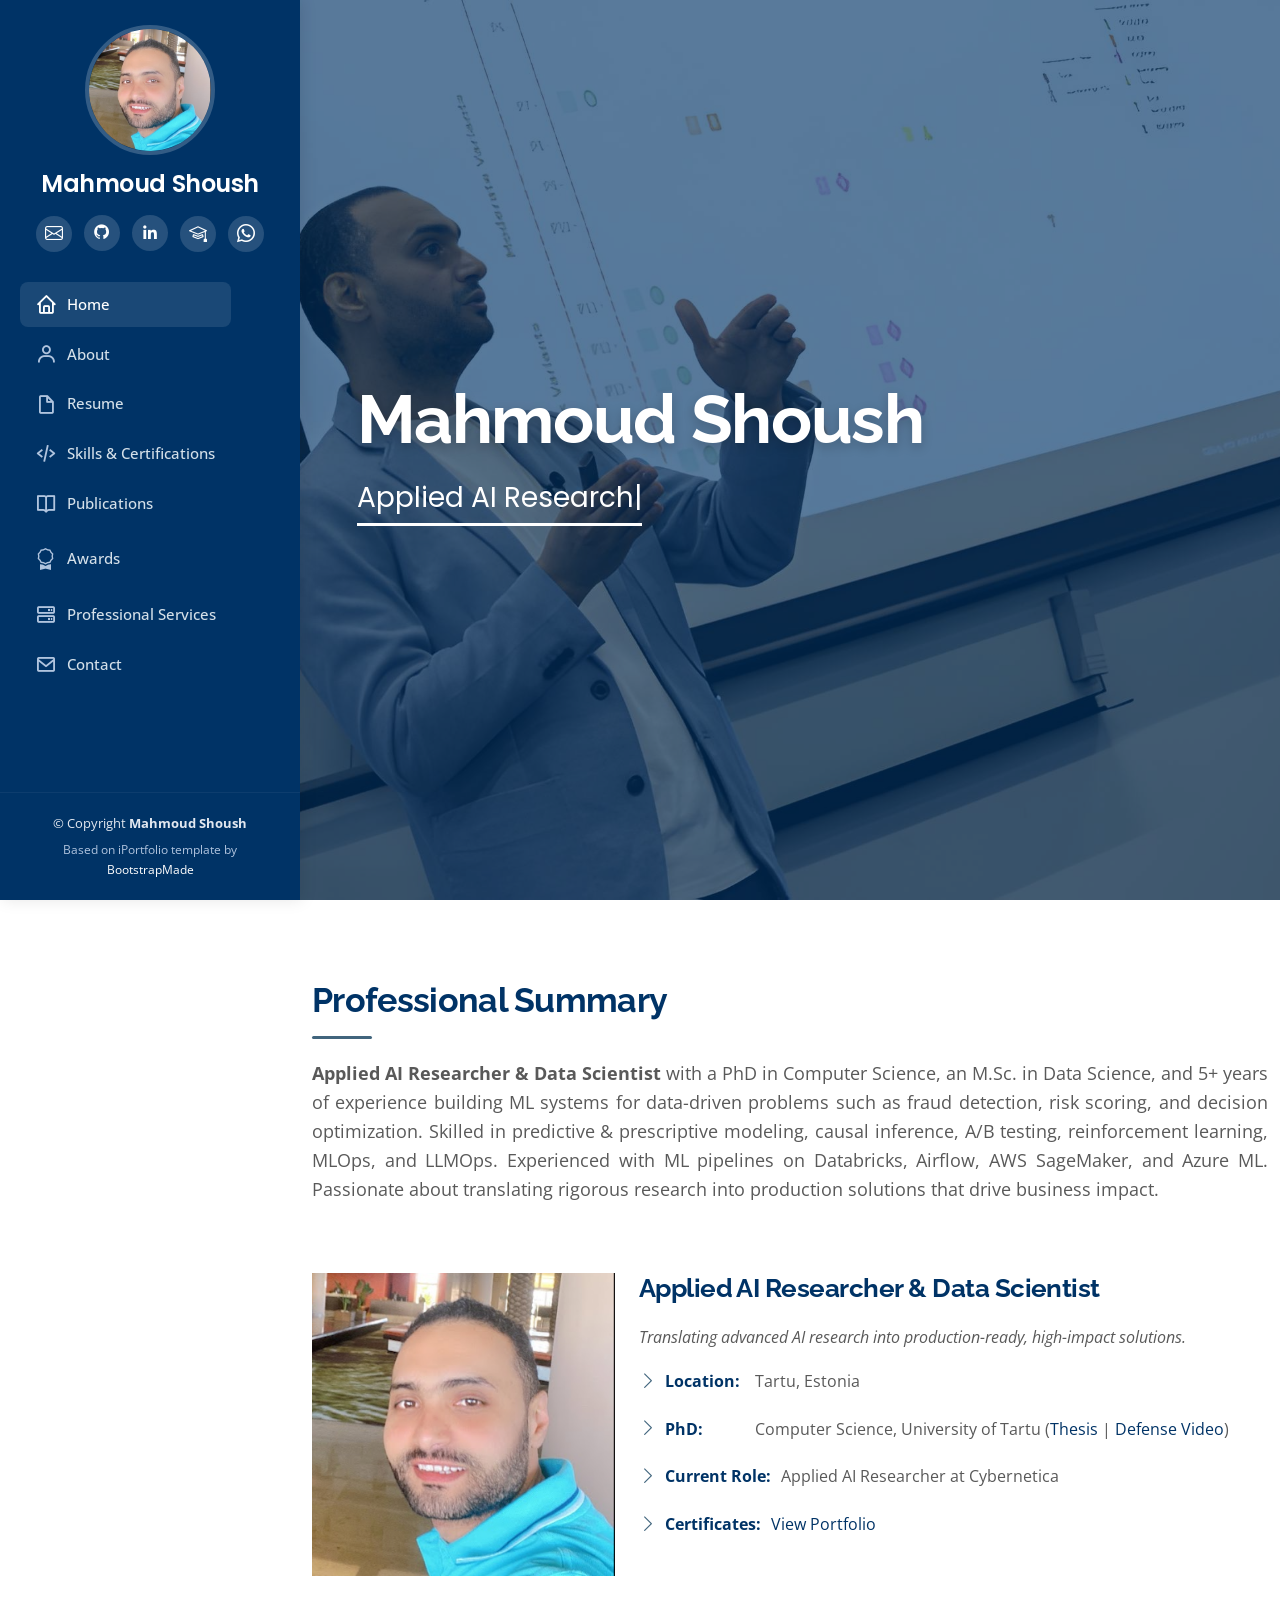
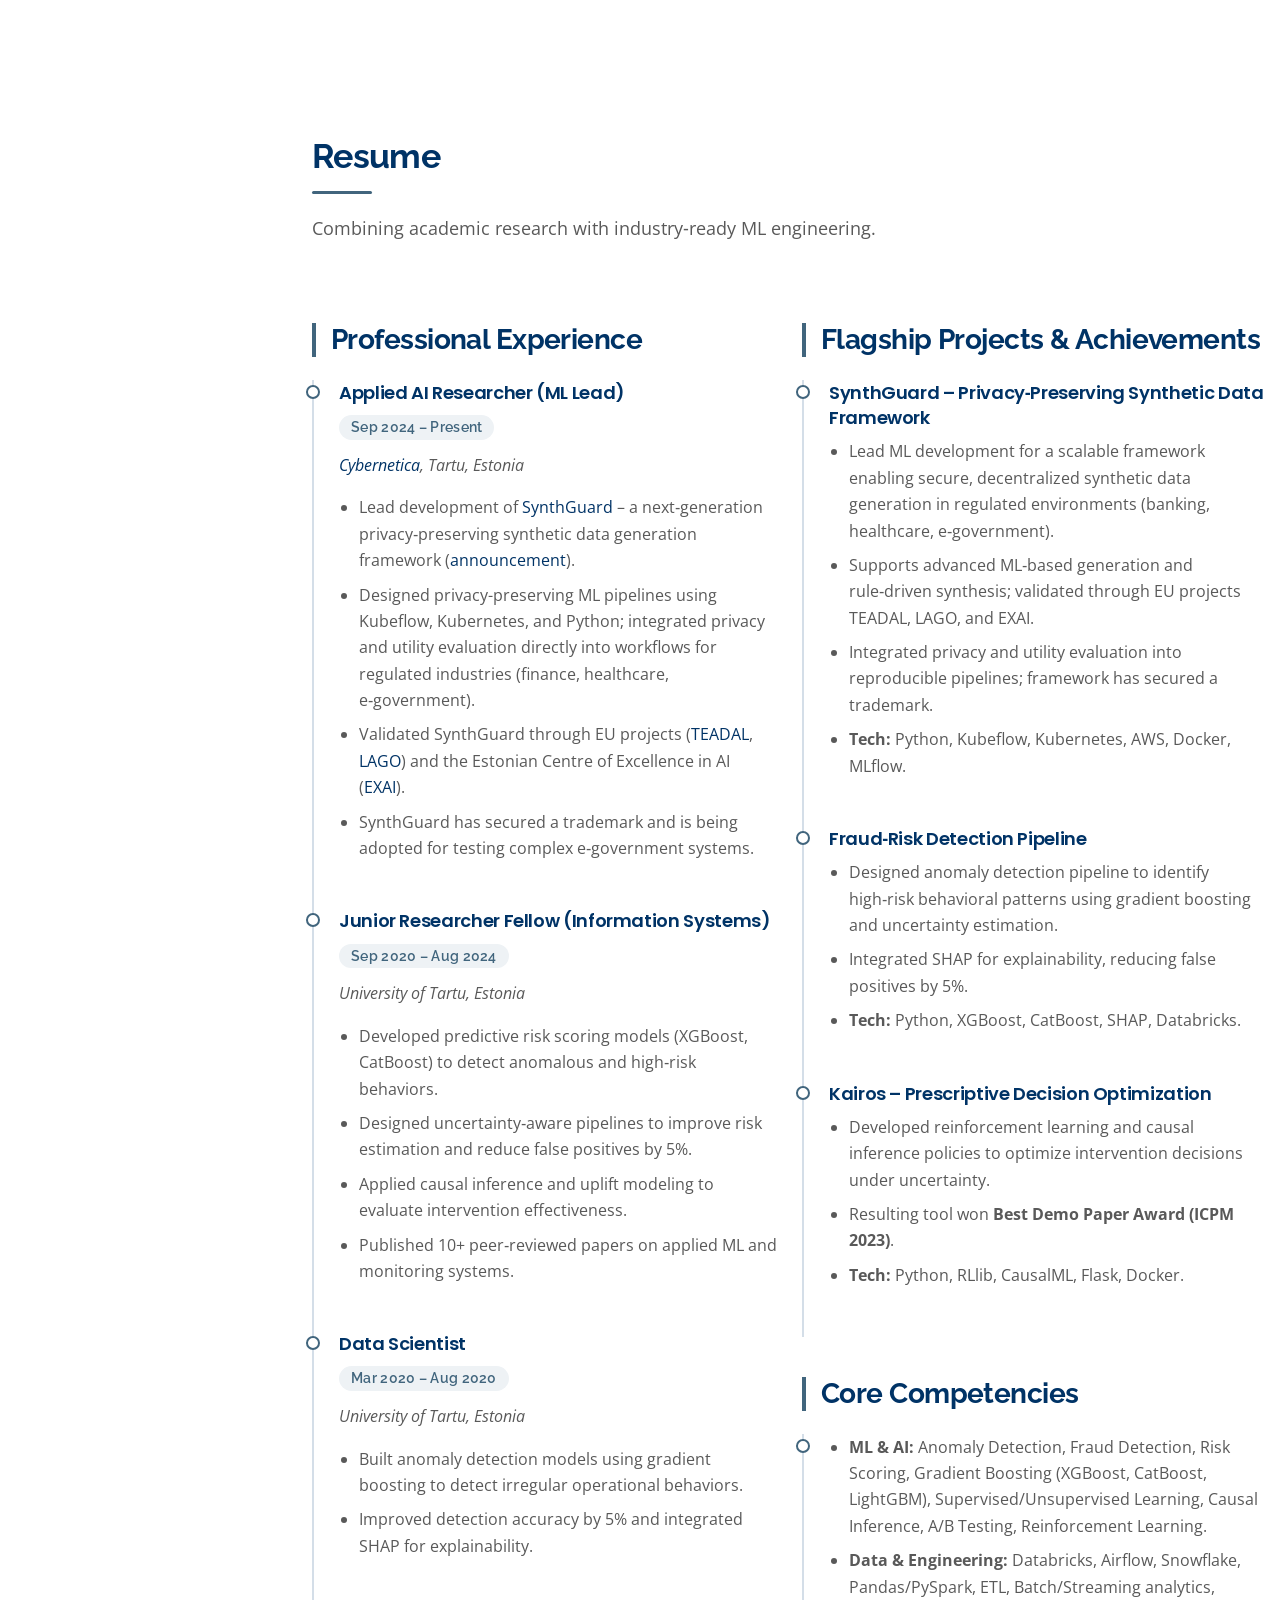
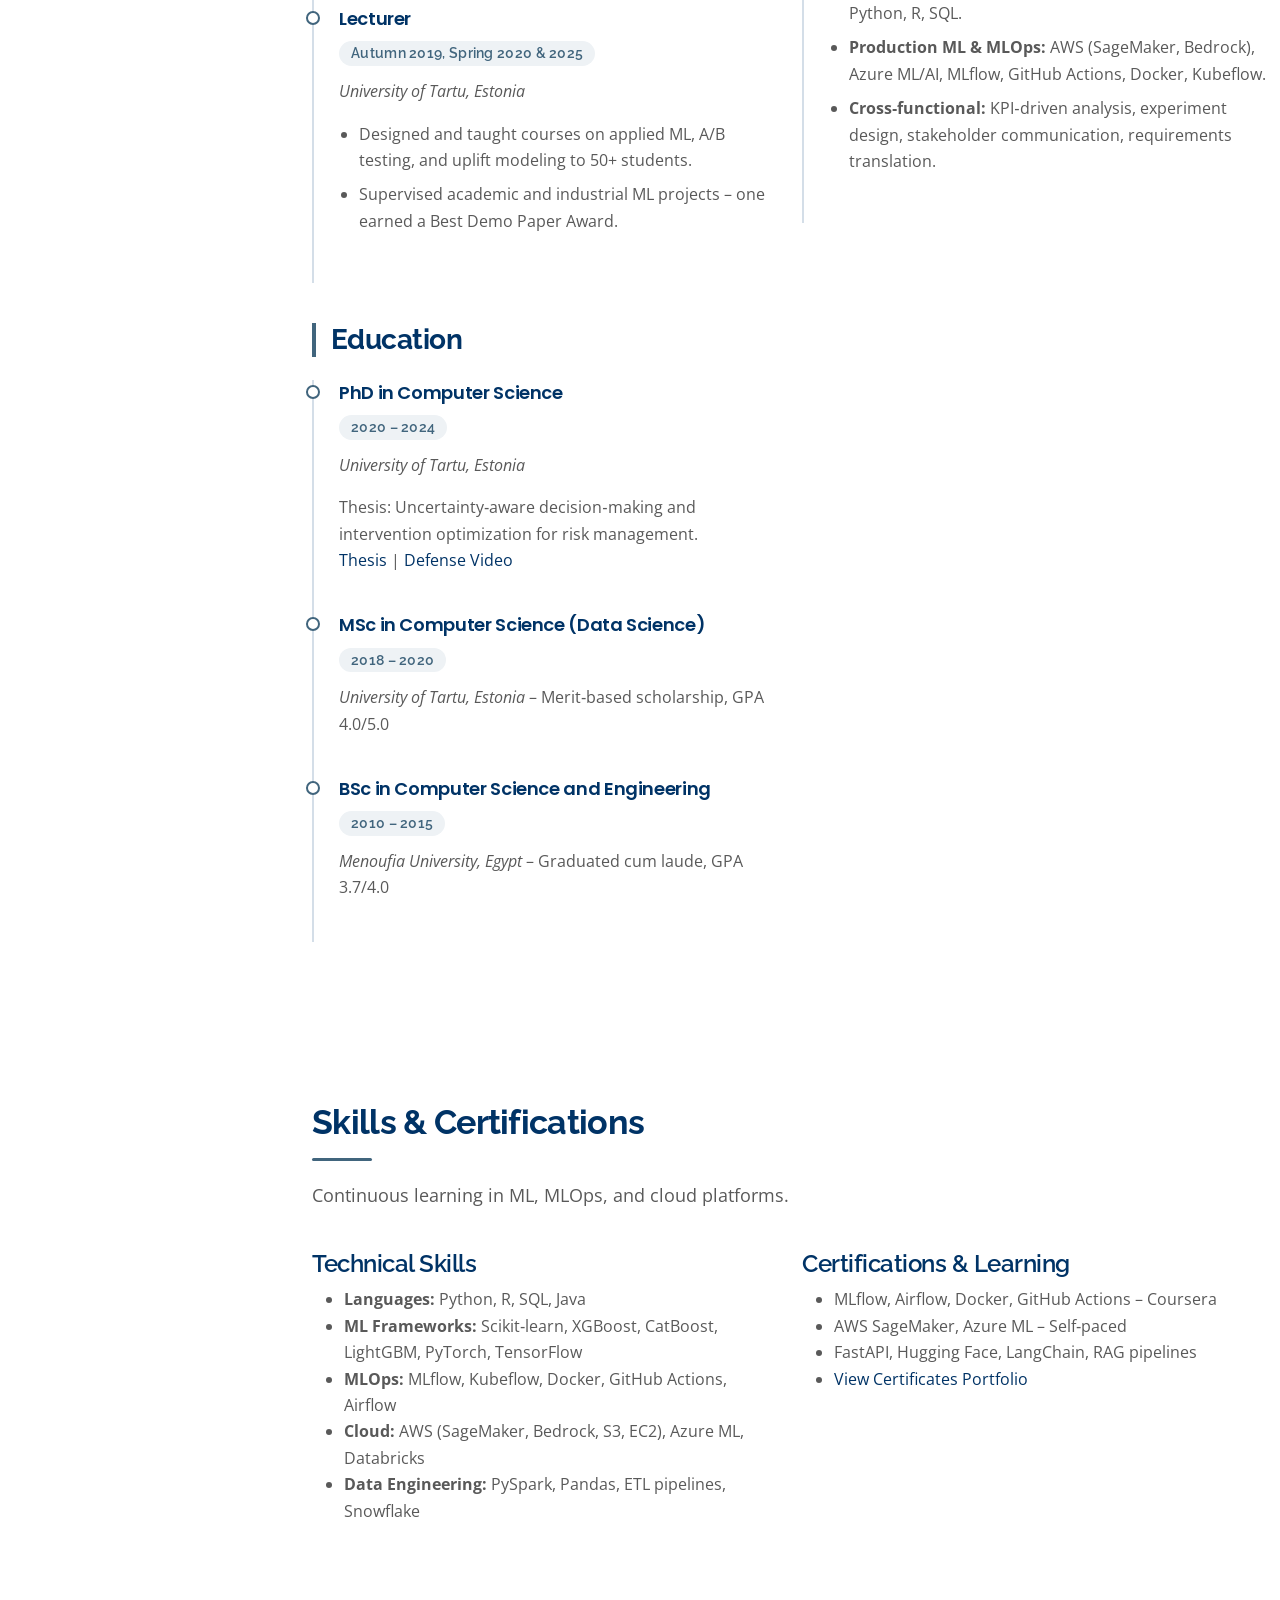
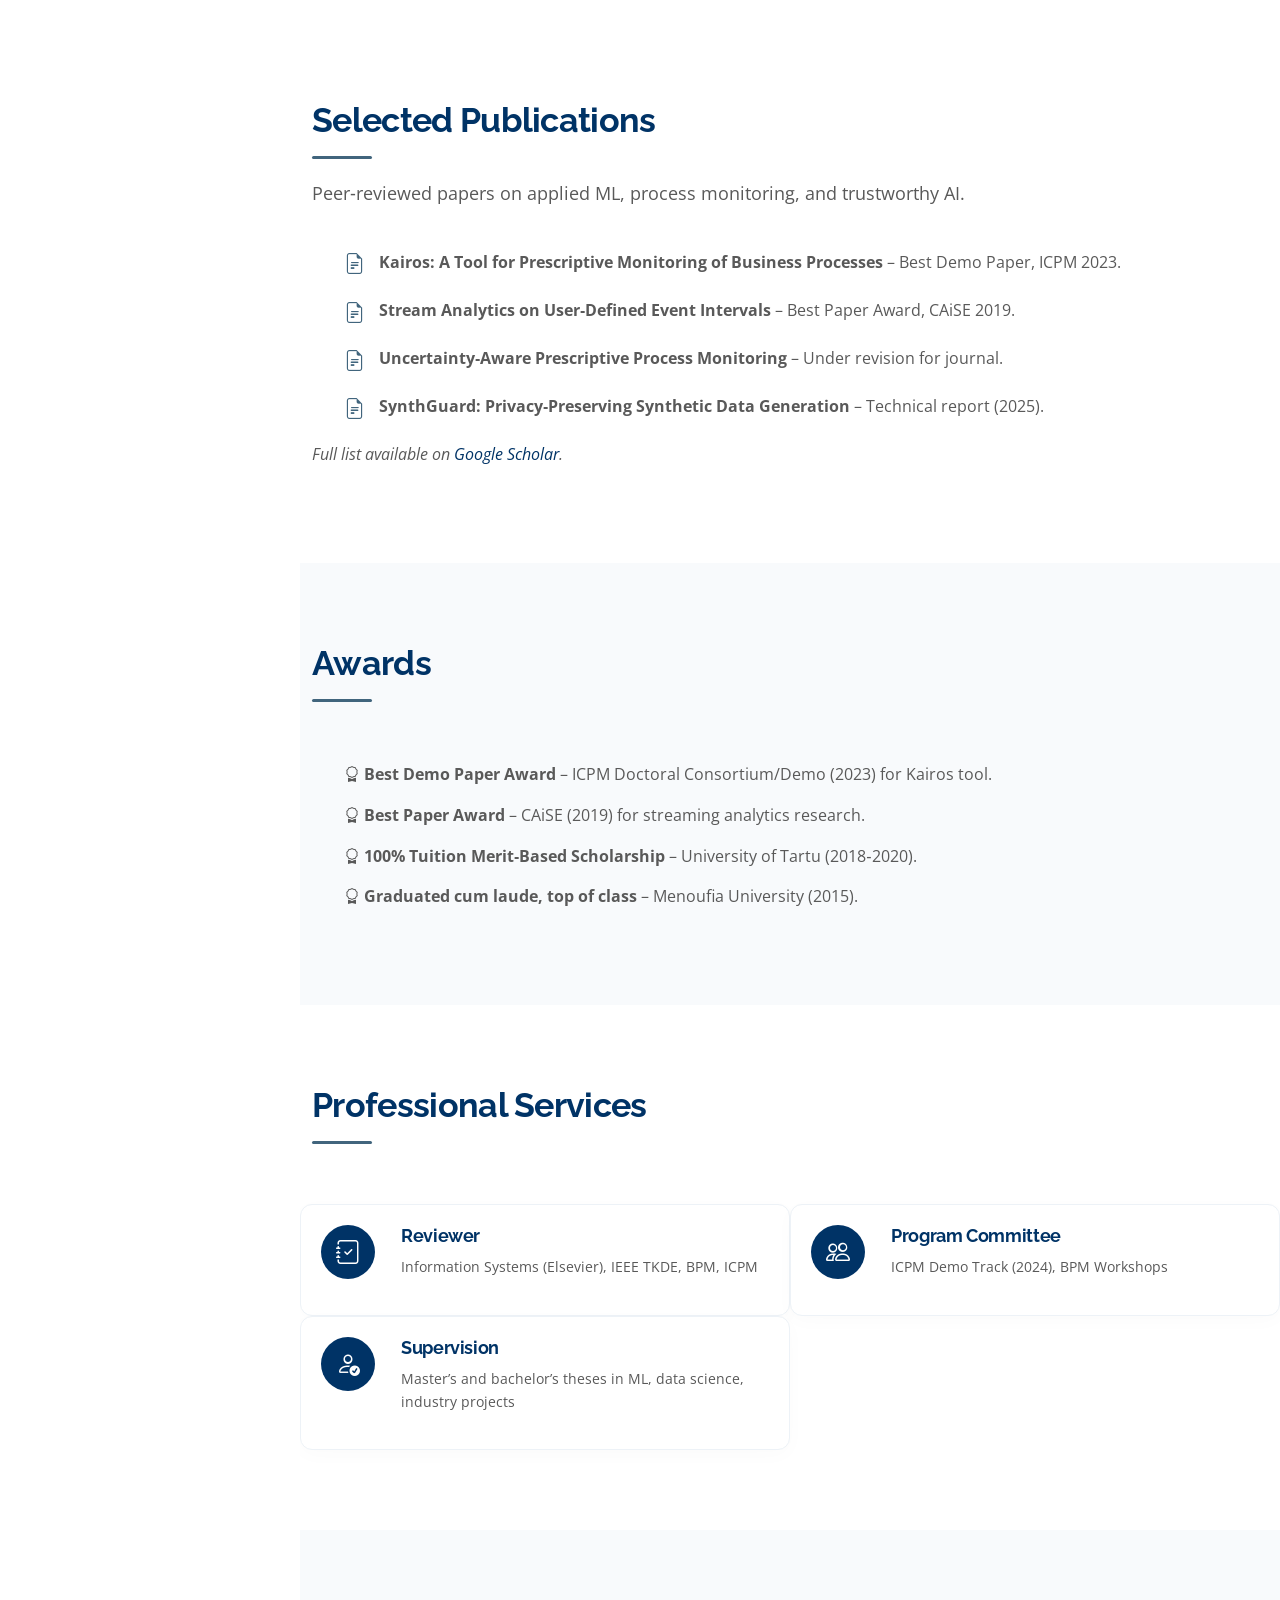
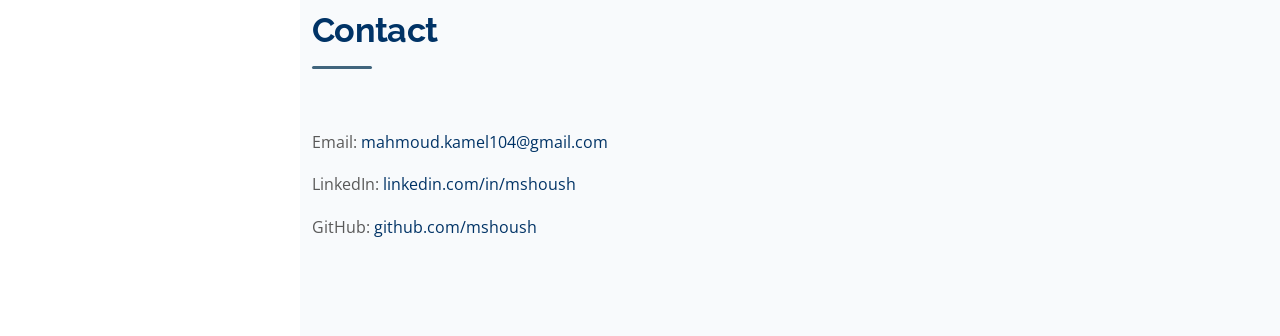
==== commit 98f6594c: "Update index.html" ====
--- a/index.html
+++ b/index.html
@@ -138,12 +138,11 @@
             <div class="resume-item">
               <h4>Applied AI Researcher (ML Lead)</h4>
               <h5>Sep 2024 – Present</h5>
-              <p><em>Cybernetica, Tartu, Estonia</em></p>
-              <ul>
-                <li>Lead development of <strong>SynthGuard</strong> – a next‑generation privacy‑preserving synthetic data generation framework.</li>
-                <li>Enable secure, decentralized synthetic data workflows for regulated industries (finance, healthcare, e‑government).</li>
-                <li>Designed ML pipelines using Kubeflow, Kubernetes, and Python; integrated privacy and utility evaluation directly into workflows.</li>
-                <li>Validated SynthGuard through EU projects (TEADAL, LAGO) and the Estonian Centre of Excellence in AI (EXAI).</li>
+              <p><em><a href="https://cyber.ee/resources/news/redefining-synthetic-data-generation-with-synthguard/" target="_blank">Cybernetica</a>, Tartu, Estonia</em></p>
+              <ul>
+                <li>Lead development of <a href="https://github.com/SynthGuard" target="_blank">SynthGuard</a> – a next‑generation privacy‑preserving synthetic data generation framework (<a href="https://cyber.ee/resources/news/redefining-synthetic-data-generation-with-synthguard/" target="_blank">announcement</a>).</li>
+                <li>Designed privacy-preserving ML pipelines using Kubeflow, Kubernetes, and Python; integrated privacy and utility evaluation directly into workflows for regulated industries (finance, healthcare, e‑government).</li>
+                <li>Validated SynthGuard through EU projects (<a href="https://teadal.eu/" target="_blank">TEADAL</a>, <a href="https://lago-europe.eu/" target="_blank">LAGO</a>) and the Estonian Centre of Excellence in AI (<a href="https://exai.ee/" target="_blank">EXAI</a>).</li>
                 <li>SynthGuard has secured a trademark and is being adopted for testing complex e‑government systems.</li>
               </ul>
             </div>
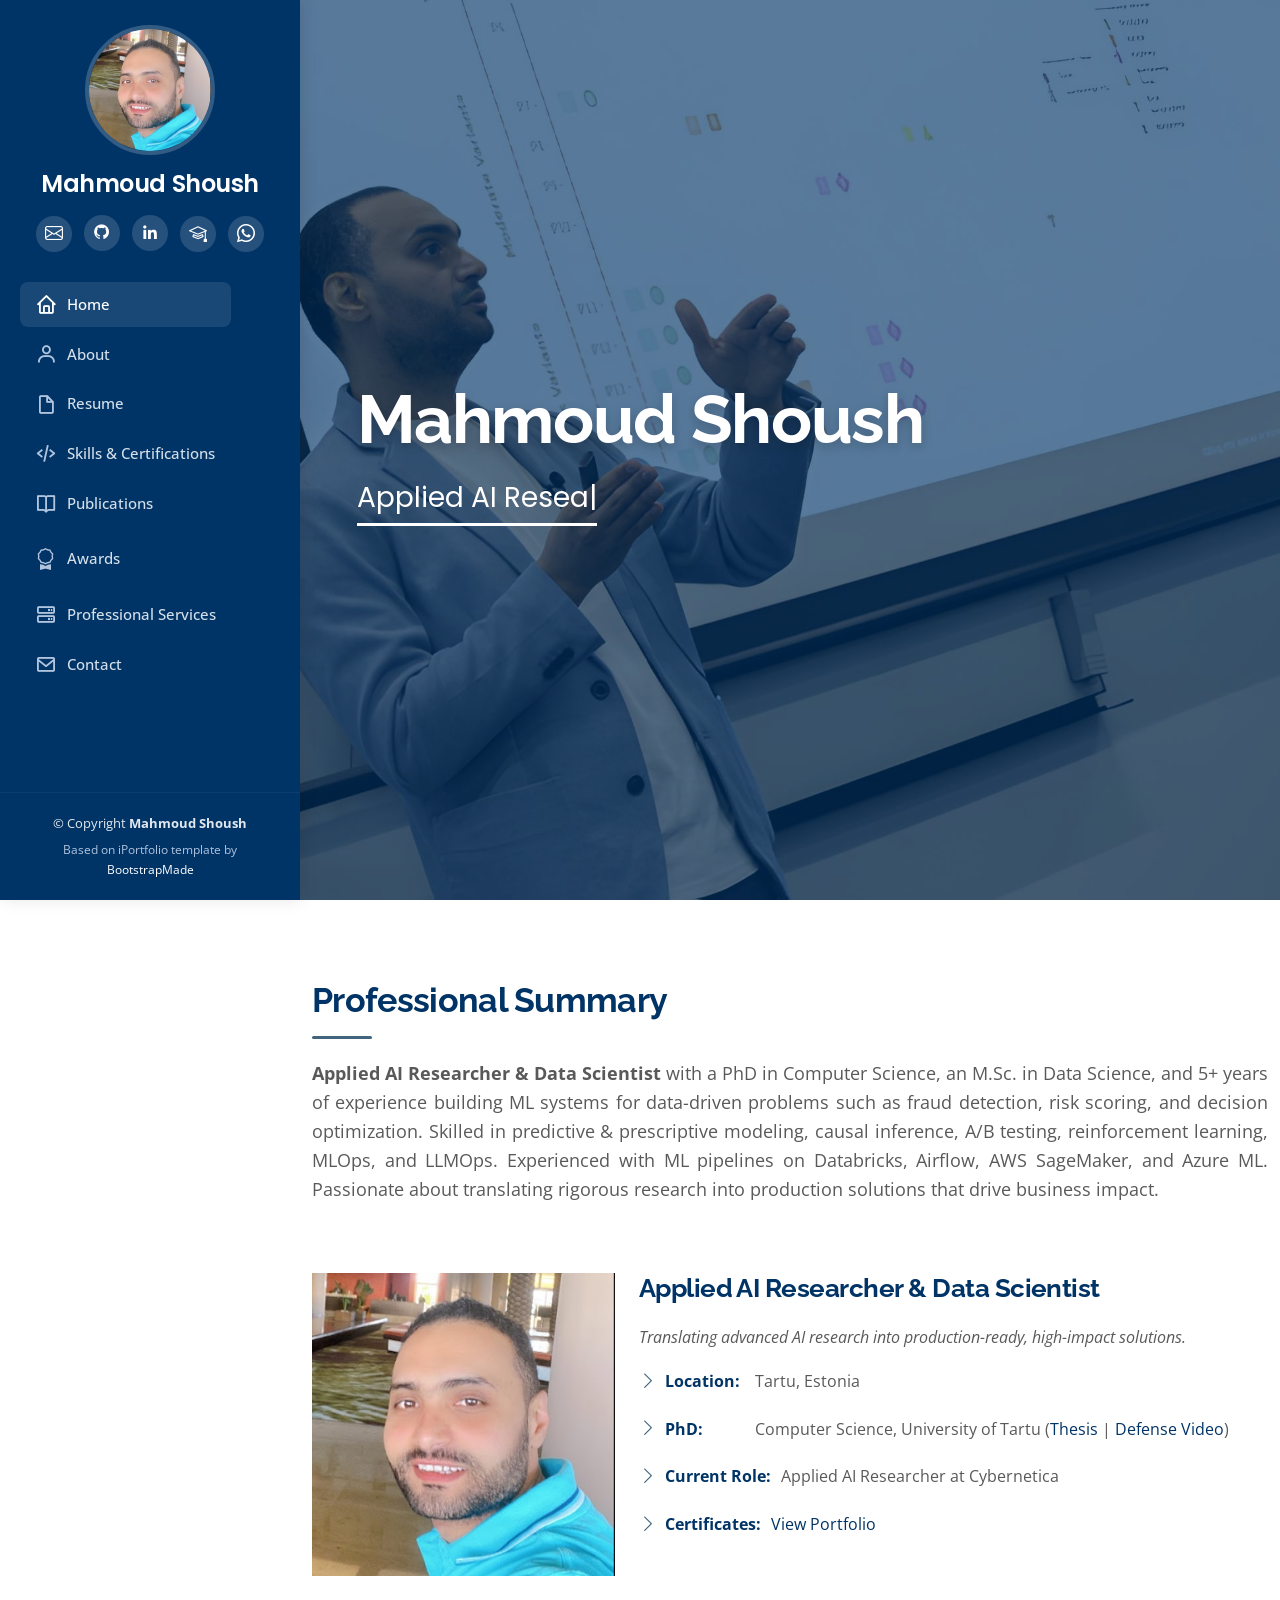
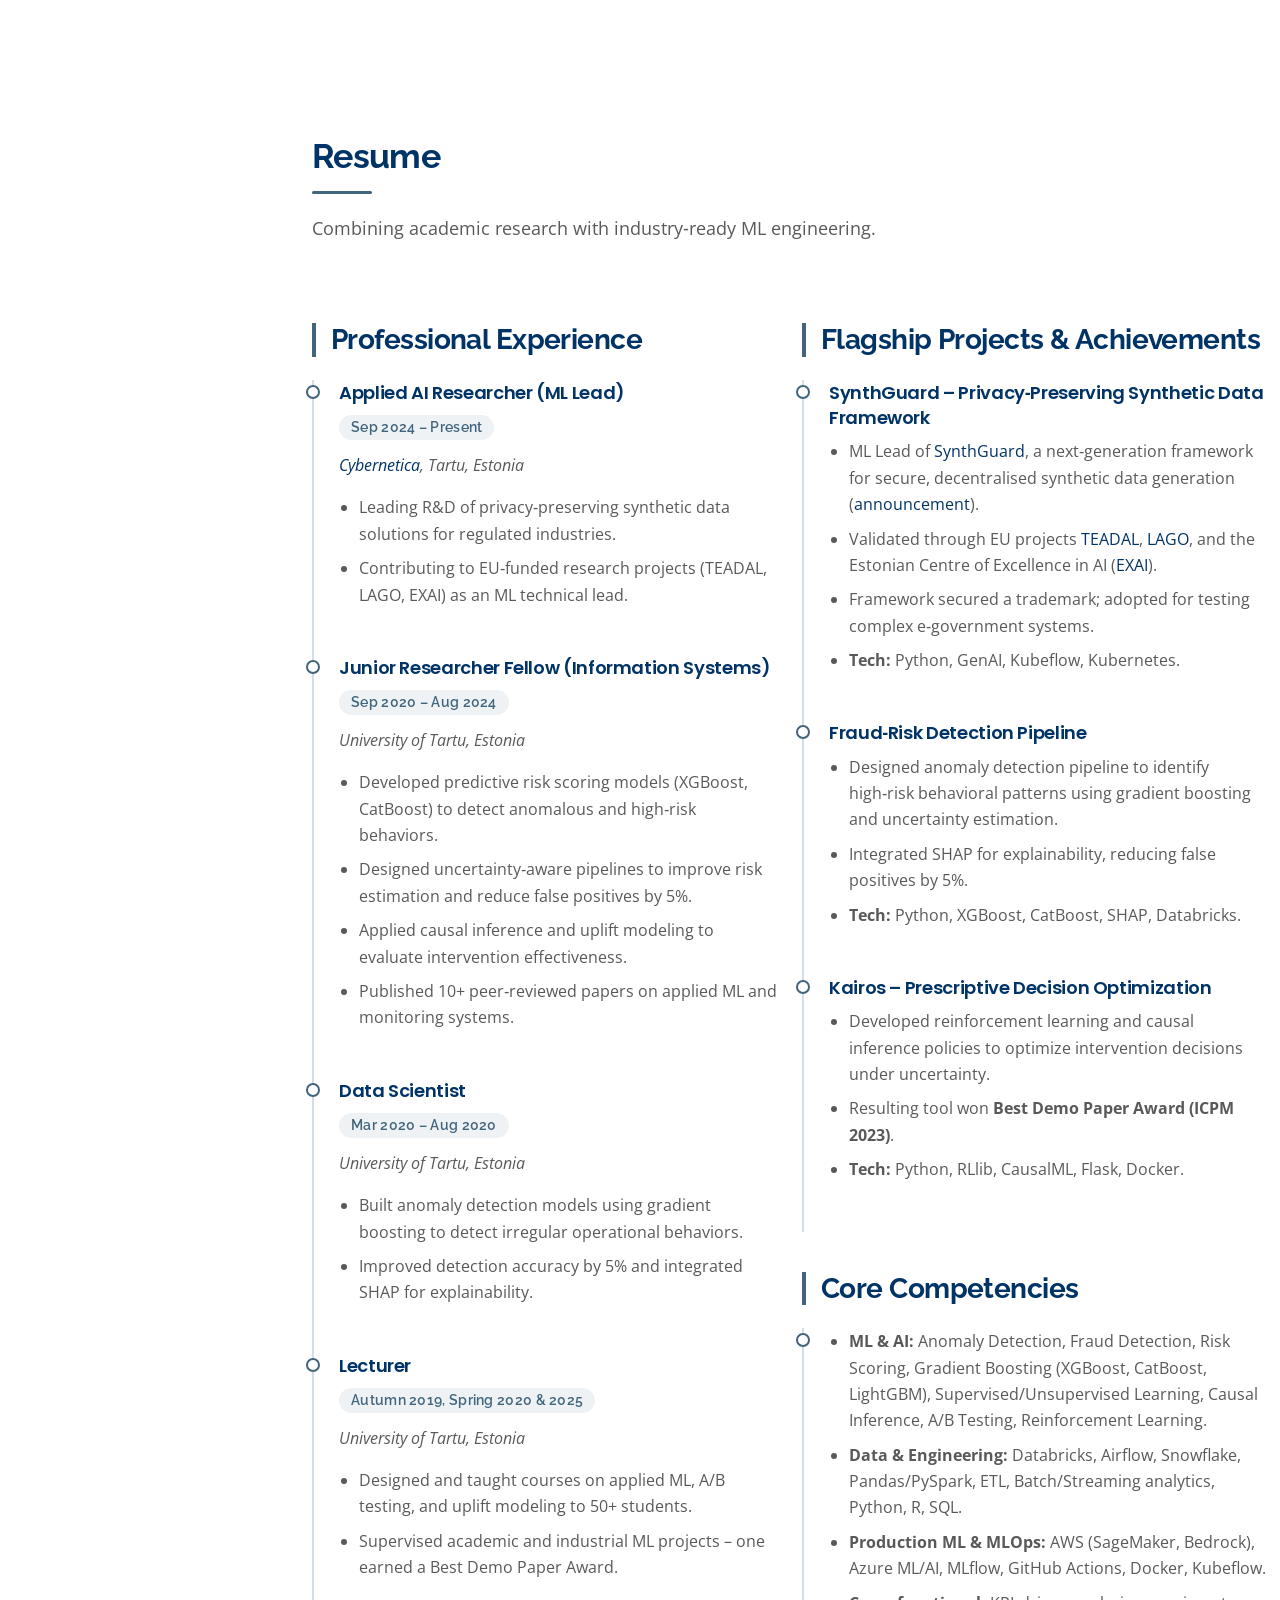
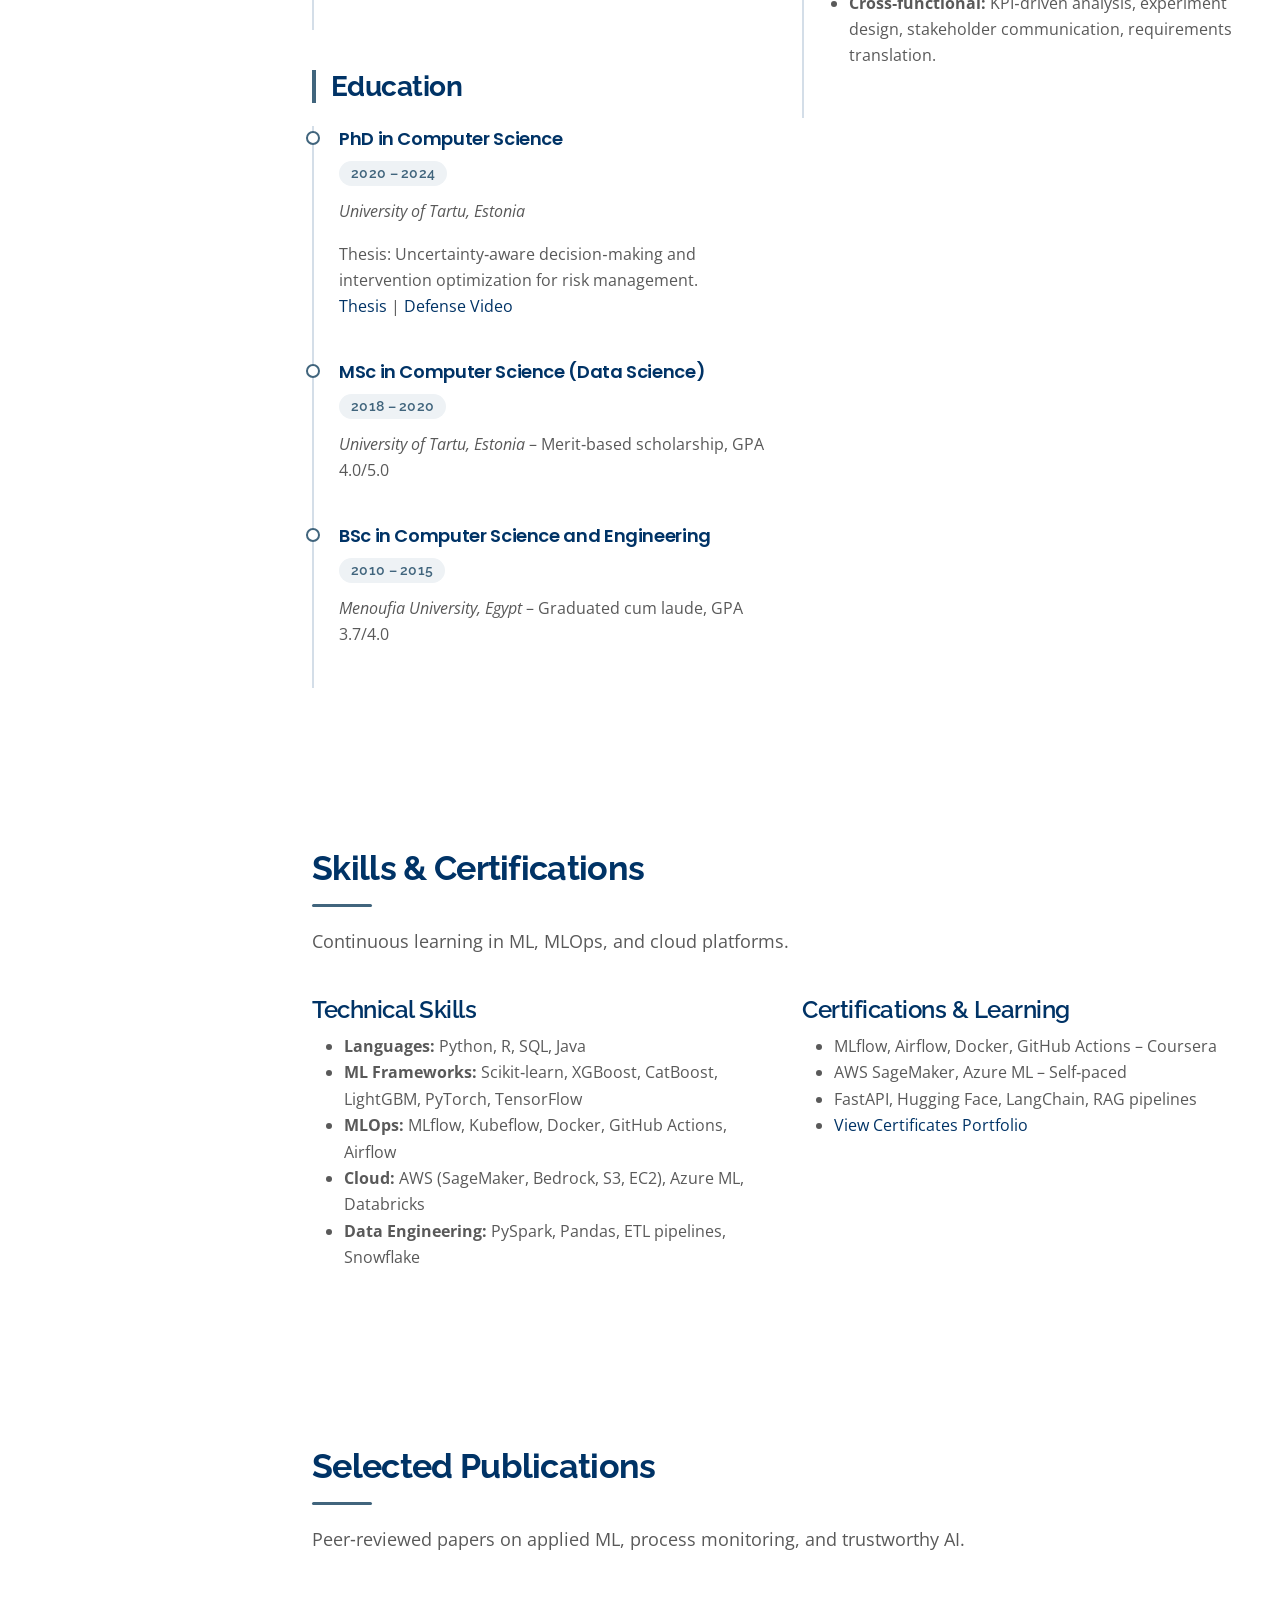
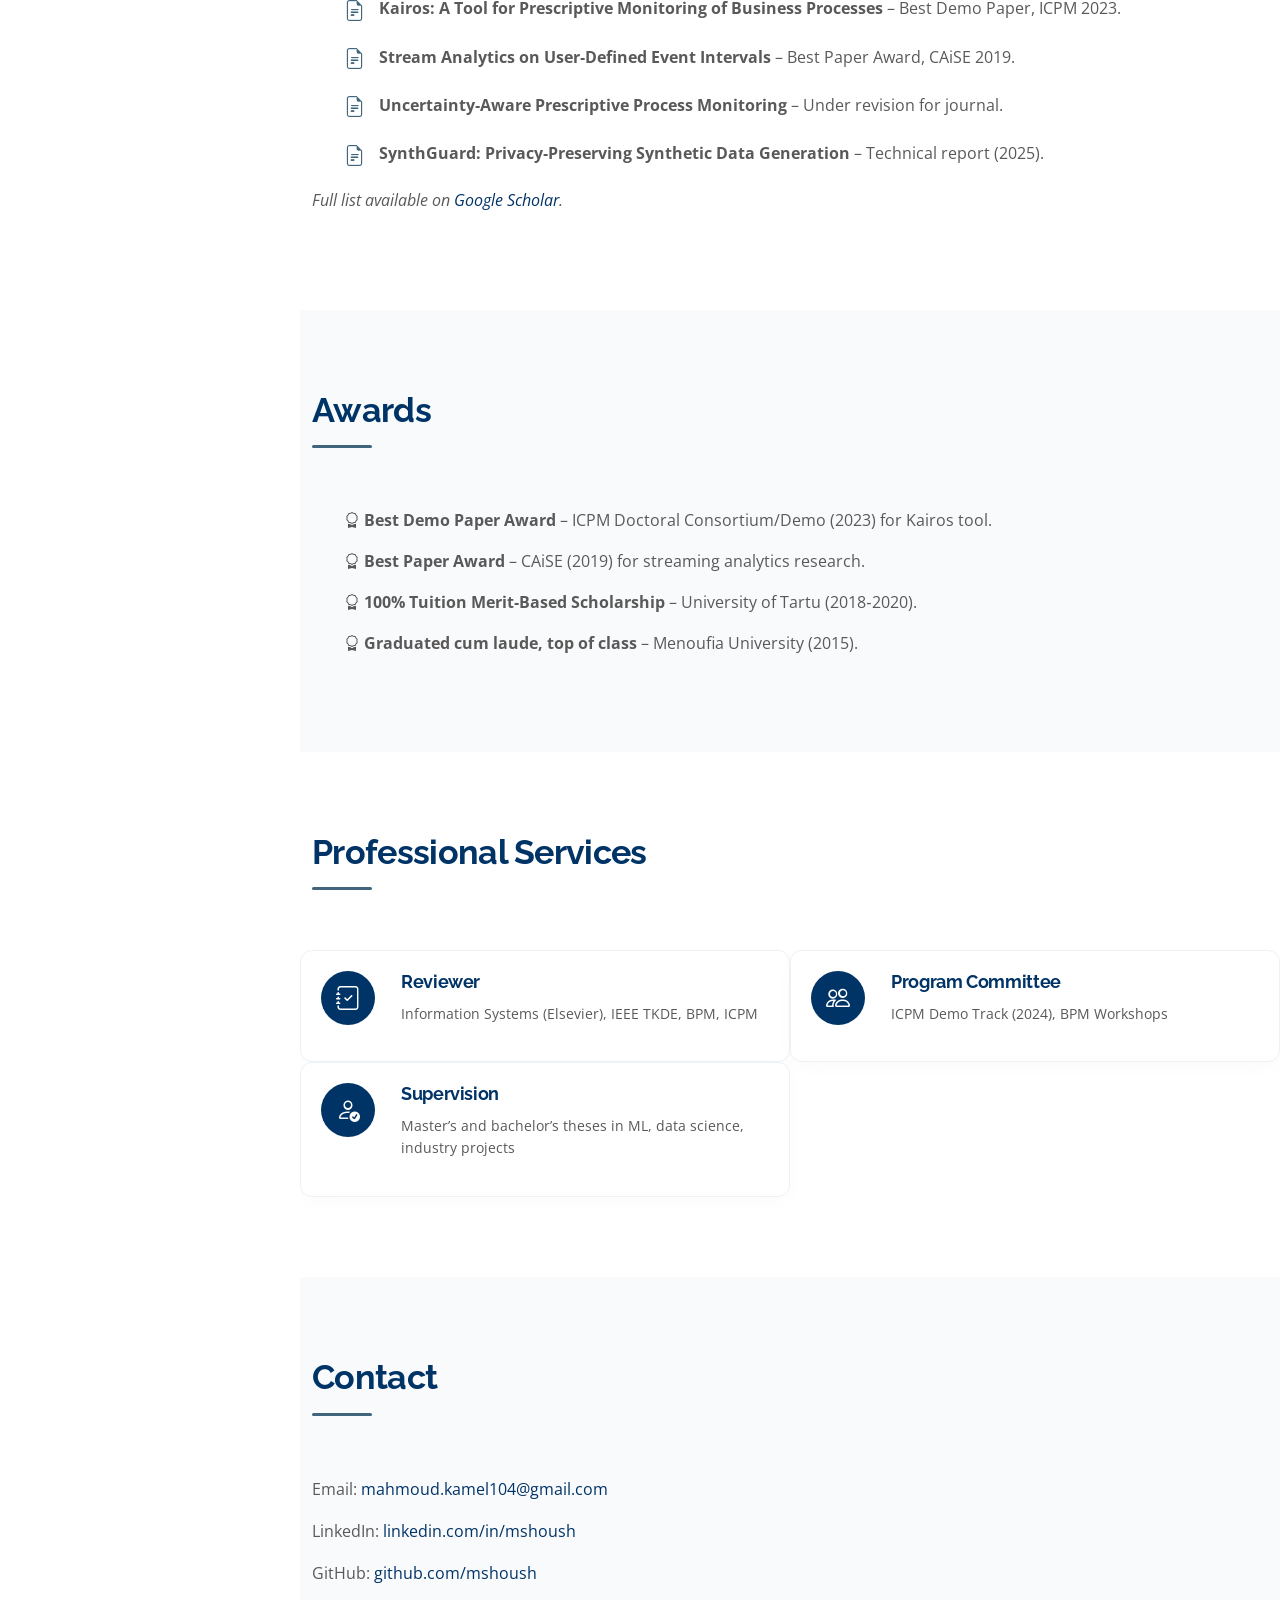
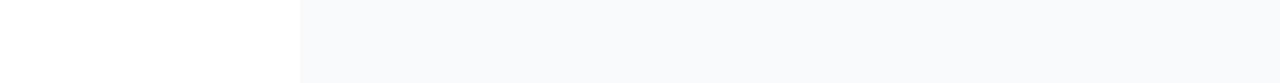
==== commit 9a65e5d3: "Update index.html" ====
--- a/index.html
+++ b/index.html
@@ -136,16 +136,14 @@
             <h3 class="resume-title">Professional Experience</h3>
             
             <div class="resume-item">
-              <h4>Applied AI Researcher (ML Lead)</h4>
-              <h5>Sep 2024 – Present</h5>
-              <p><em><a href="https://cyber.ee/resources/news/redefining-synthetic-data-generation-with-synthguard/" target="_blank">Cybernetica</a>, Tartu, Estonia</em></p>
-              <ul>
-                <li>Lead development of <a href="https://github.com/SynthGuard" target="_blank">SynthGuard</a> – a next‑generation privacy‑preserving synthetic data generation framework (<a href="https://cyber.ee/resources/news/redefining-synthetic-data-generation-with-synthguard/" target="_blank">announcement</a>).</li>
-                <li>Designed privacy-preserving ML pipelines using Kubeflow, Kubernetes, and Python; integrated privacy and utility evaluation directly into workflows for regulated industries (finance, healthcare, e‑government).</li>
-                <li>Validated SynthGuard through EU projects (<a href="https://teadal.eu/" target="_blank">TEADAL</a>, <a href="https://lago-europe.eu/" target="_blank">LAGO</a>) and the Estonian Centre of Excellence in AI (<a href="https://exai.ee/" target="_blank">EXAI</a>).</li>
-                <li>SynthGuard has secured a trademark and is being adopted for testing complex e‑government systems.</li>
-              </ul>
-            </div>
+            <h4>Applied AI Researcher (ML Lead)</h4>
+            <h5>Sep 2024 – Present</h5>
+            <p><em><a href="https://cyber.ee/" target="_blank">Cybernetica</a>, Tartu, Estonia</em></p>
+            <ul>
+              <li>Leading R&D of privacy‑preserving synthetic data solutions for regulated industries.</li>  
+              <li>Contributing to EU‑funded research projects (TEADAL, LAGO, EXAI) as an ML technical lead.</li>
+            </ul>
+          </div>
 
             <div class="resume-item">
               <h4>Junior Researcher Fellow (Information Systems)</h4>
@@ -204,14 +202,14 @@
             <h3 class="resume-title">Flagship Projects & Achievements</h3>
             
             <div class="resume-item">
-              <h4>SynthGuard – Privacy‑Preserving Synthetic Data Framework</h4>
-              <ul>
-                <li>Lead ML development for a scalable framework enabling secure, decentralized synthetic data generation in regulated environments (banking, healthcare, e‑government).</li>
-                <li>Supports advanced ML‑based generation and rule‑driven synthesis; validated through EU projects TEADAL, LAGO, and EXAI.</li>
-                <li>Integrated privacy and utility evaluation into reproducible pipelines; framework has secured a trademark.</li>
-                <li><strong>Tech:</strong> Python, Kubeflow, Kubernetes, AWS, Docker, MLflow.</li>
-              </ul>
-            </div>
+            <h4>SynthGuard – Privacy‑Preserving Synthetic Data Framework</h4>
+            <ul>
+              <li>ML Lead of <a href="https://github.com/SynthGuard" target="_blank">SynthGuard</a>, a next‑generation framework for secure, decentralised synthetic data generation (<a href="https://cyber.ee/resources/news/redefining-synthetic-data-generation-with-synthguard/" target="_blank">announcement</a>).</li>              
+              <li>Validated through EU projects <a href="https://teadal.eu/" target="_blank">TEADAL</a>, <a href="https://lago-europe.eu/" target="_blank">LAGO</a>, and the Estonian Centre of Excellence in AI (<a href="https://exai.ee/" target="_blank">EXAI</a>).</li>
+              <li>Framework secured a trademark; adopted for testing complex e‑government systems.</li>
+              <li><strong>Tech:</strong> Python, GenAI, Kubeflow, Kubernetes.</li>
+            </ul>
+          </div>
 
             <div class="resume-item">
               <h4>Fraud‑Risk Detection Pipeline</h4>
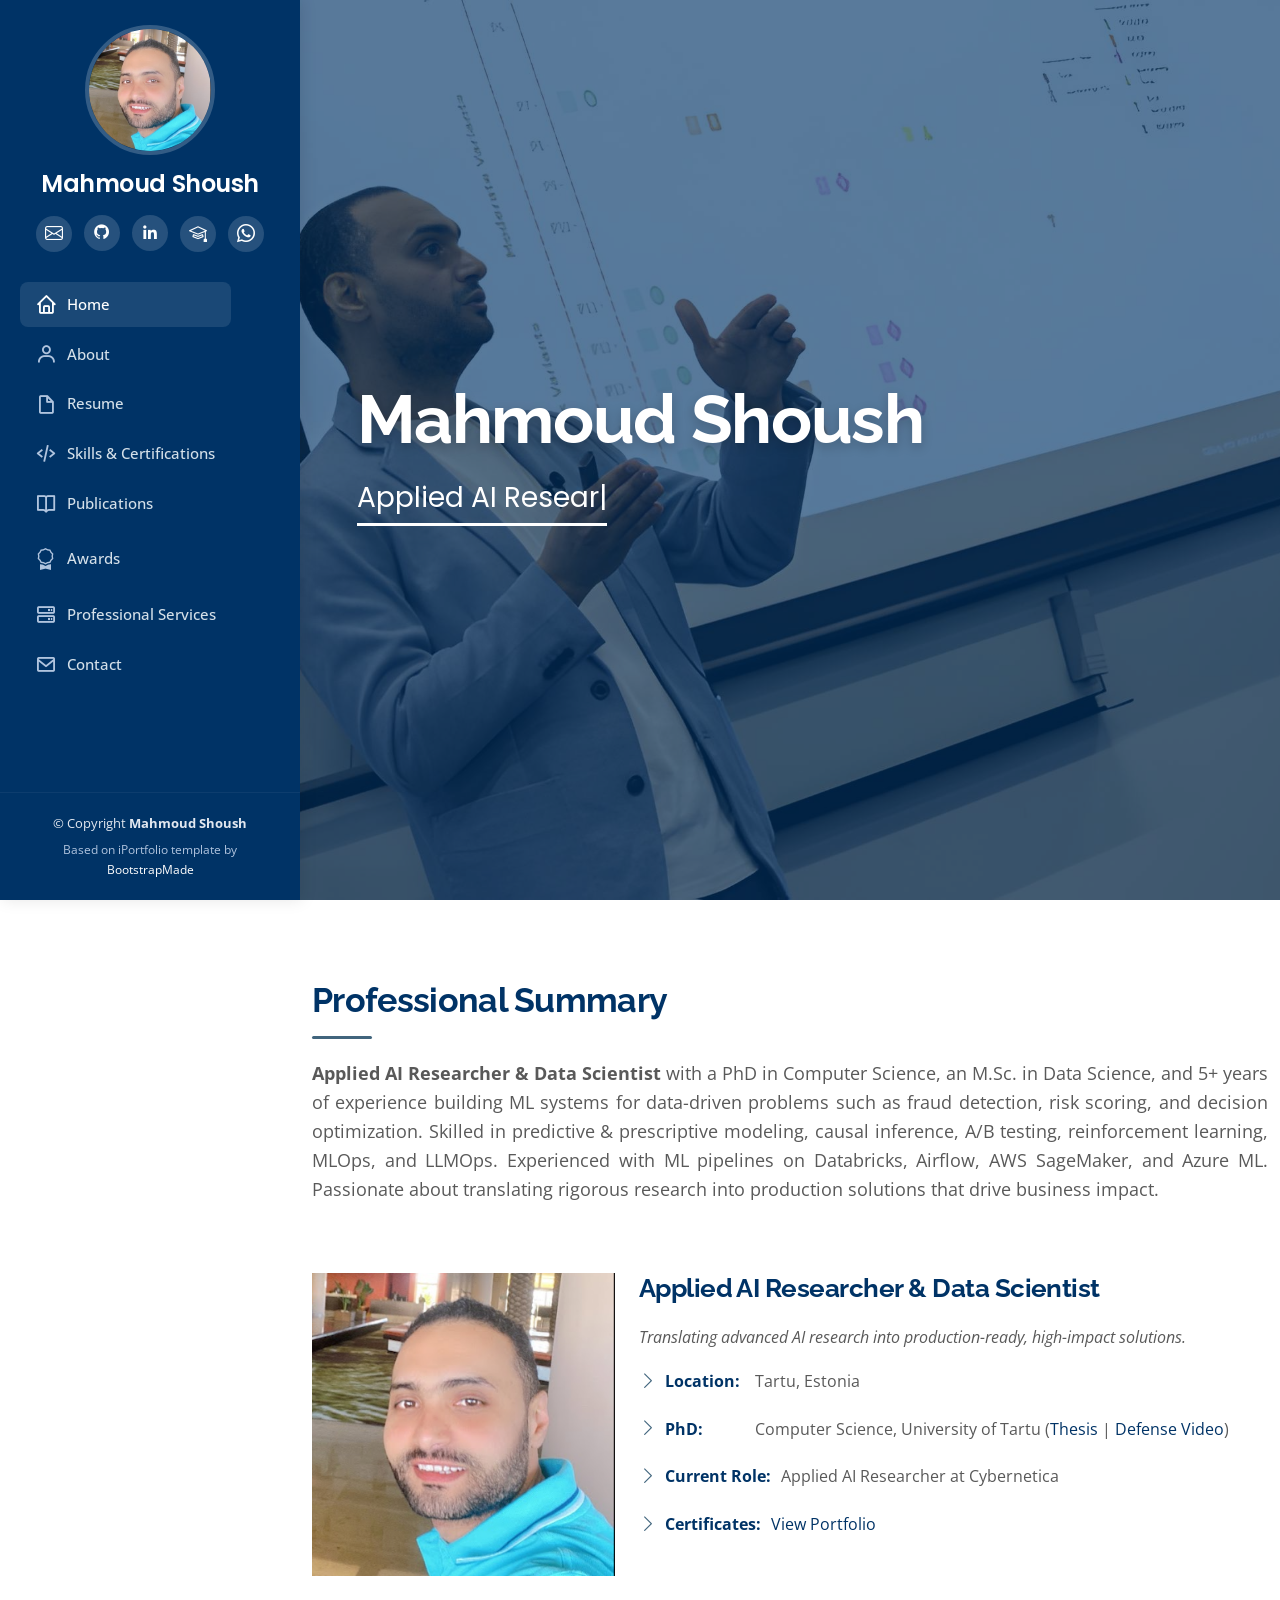
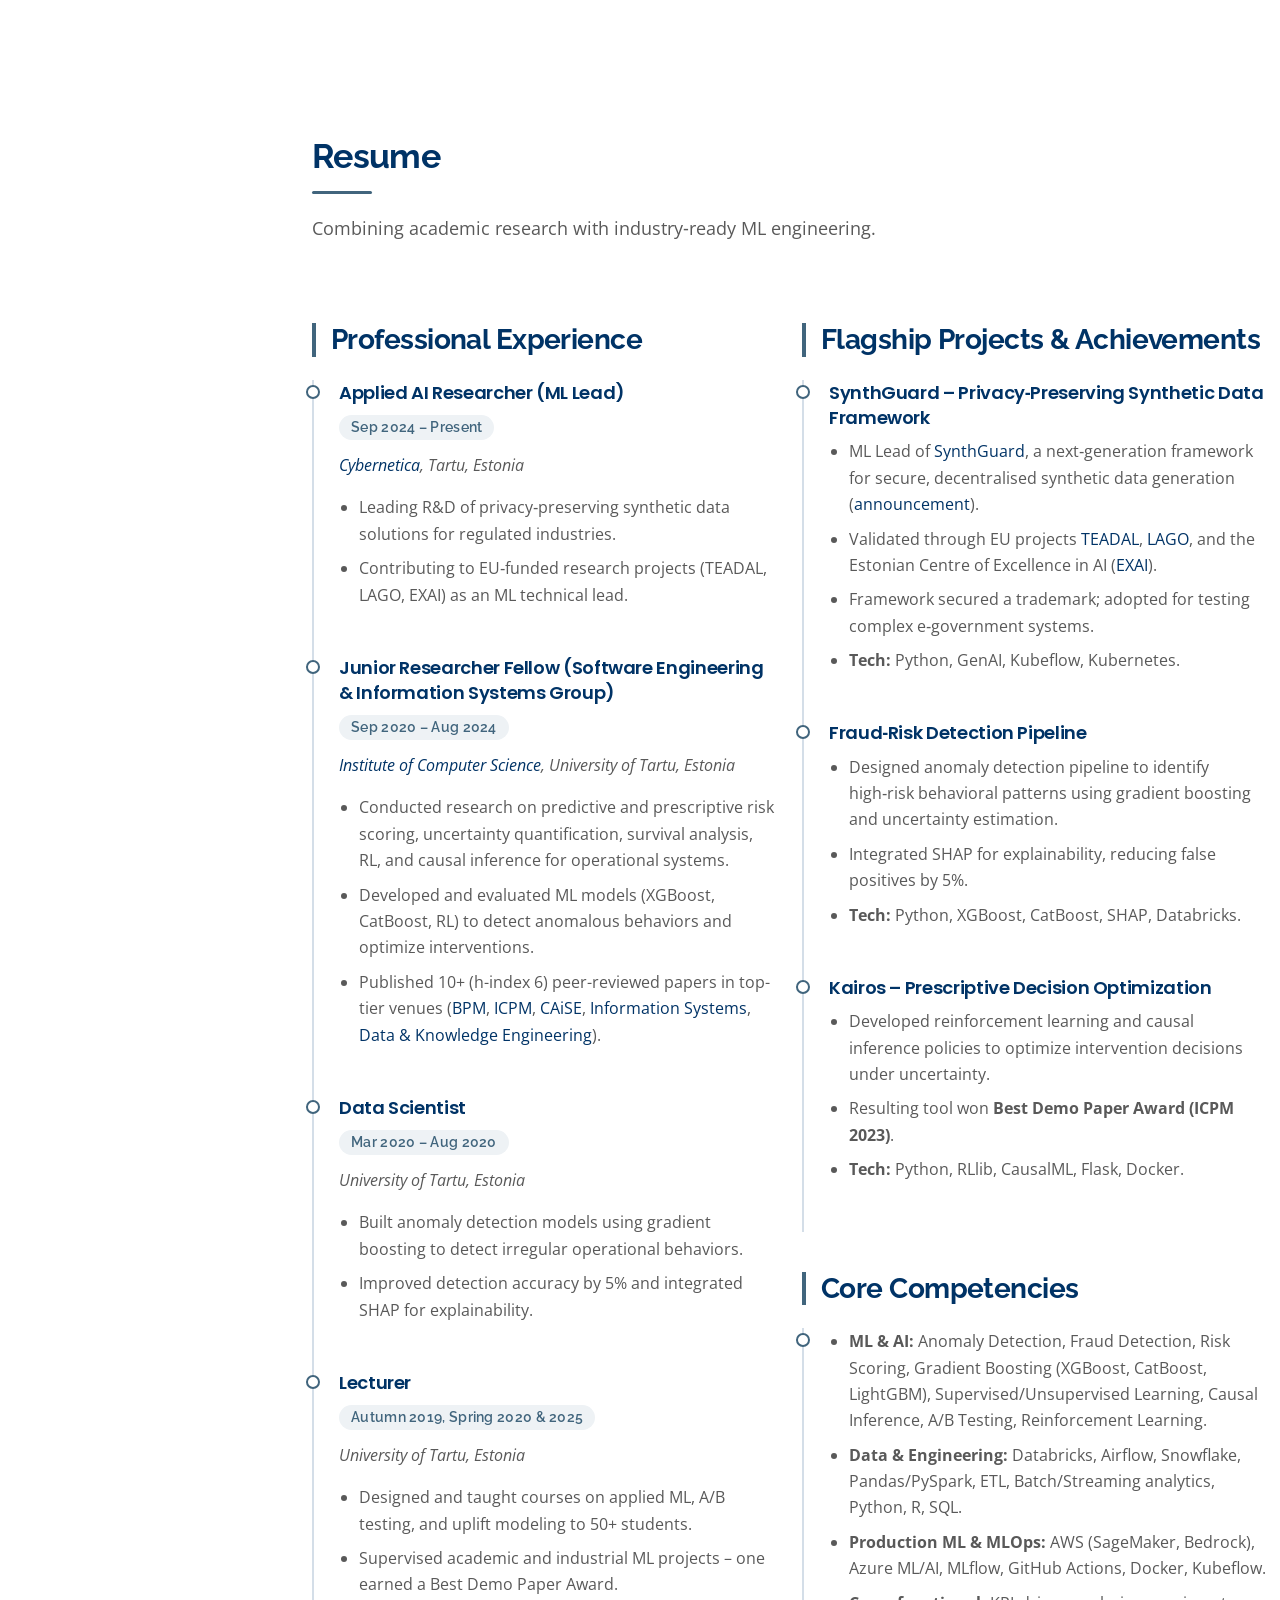
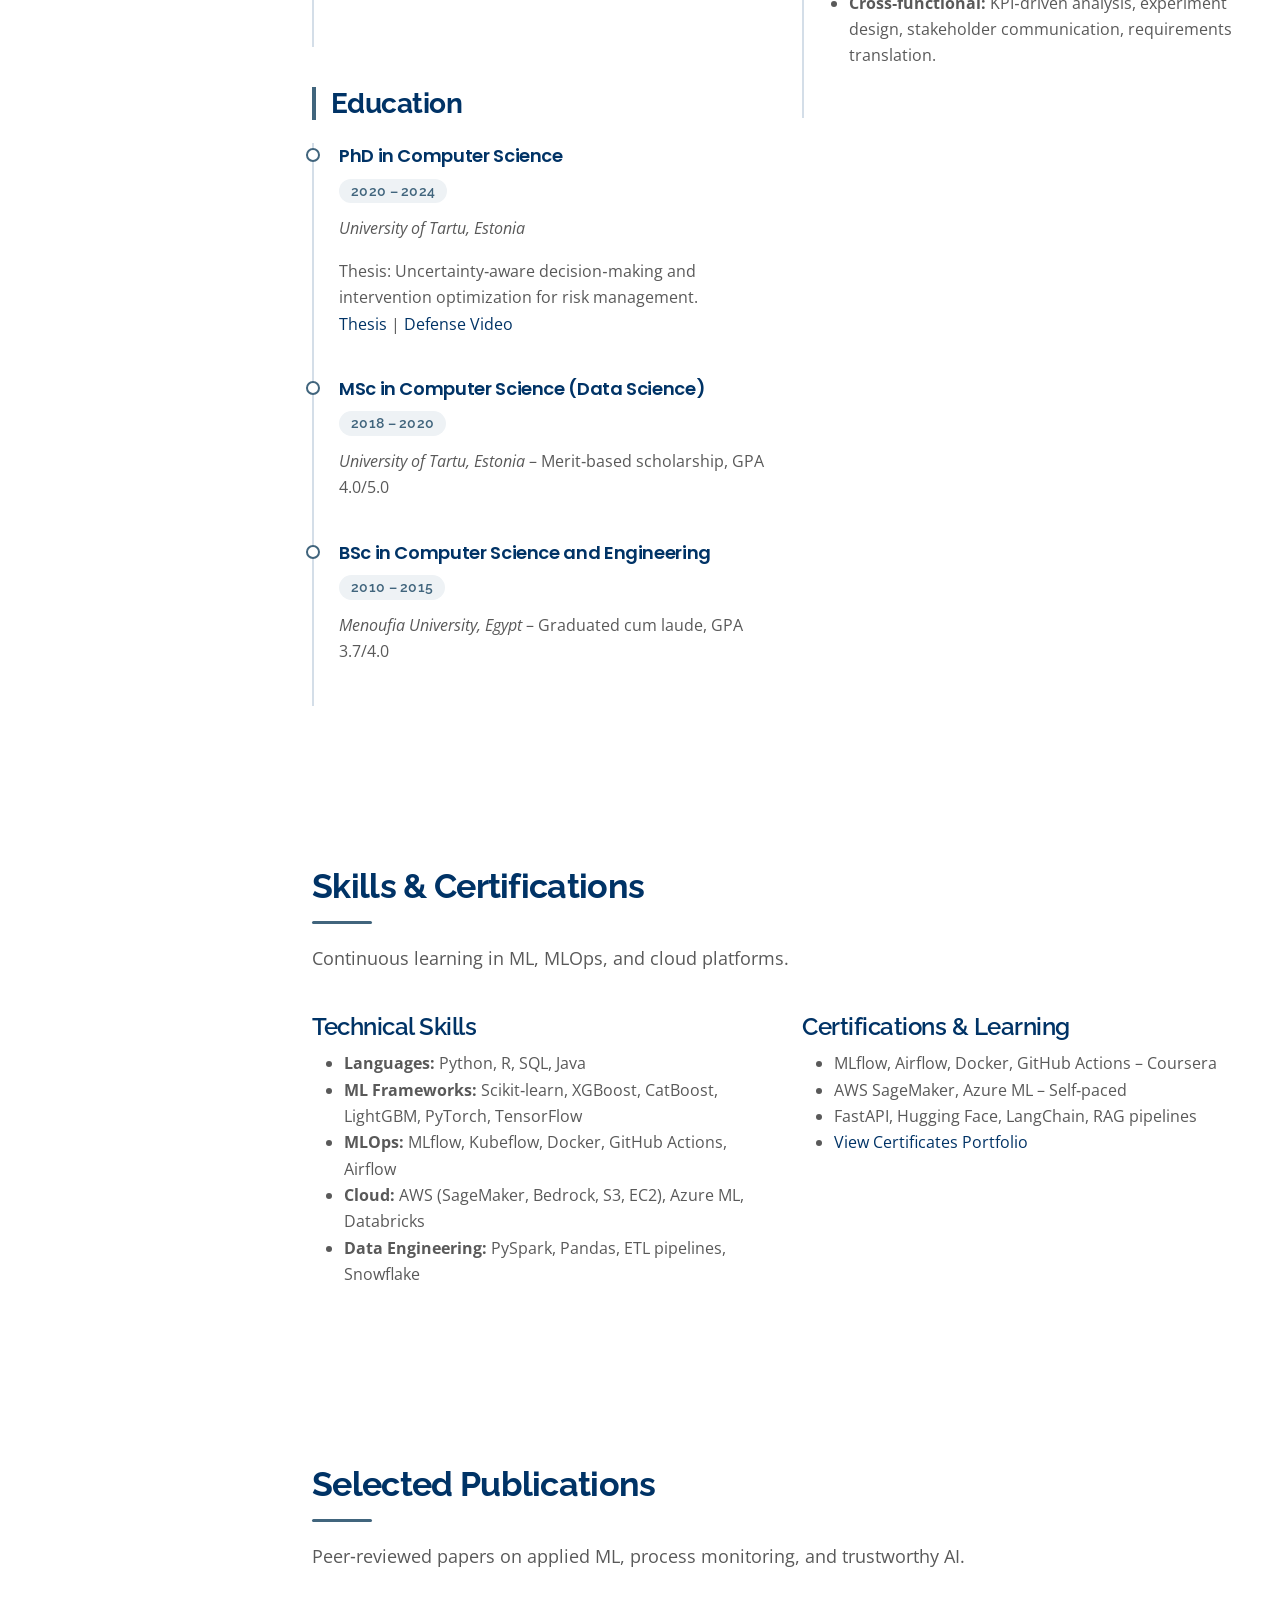
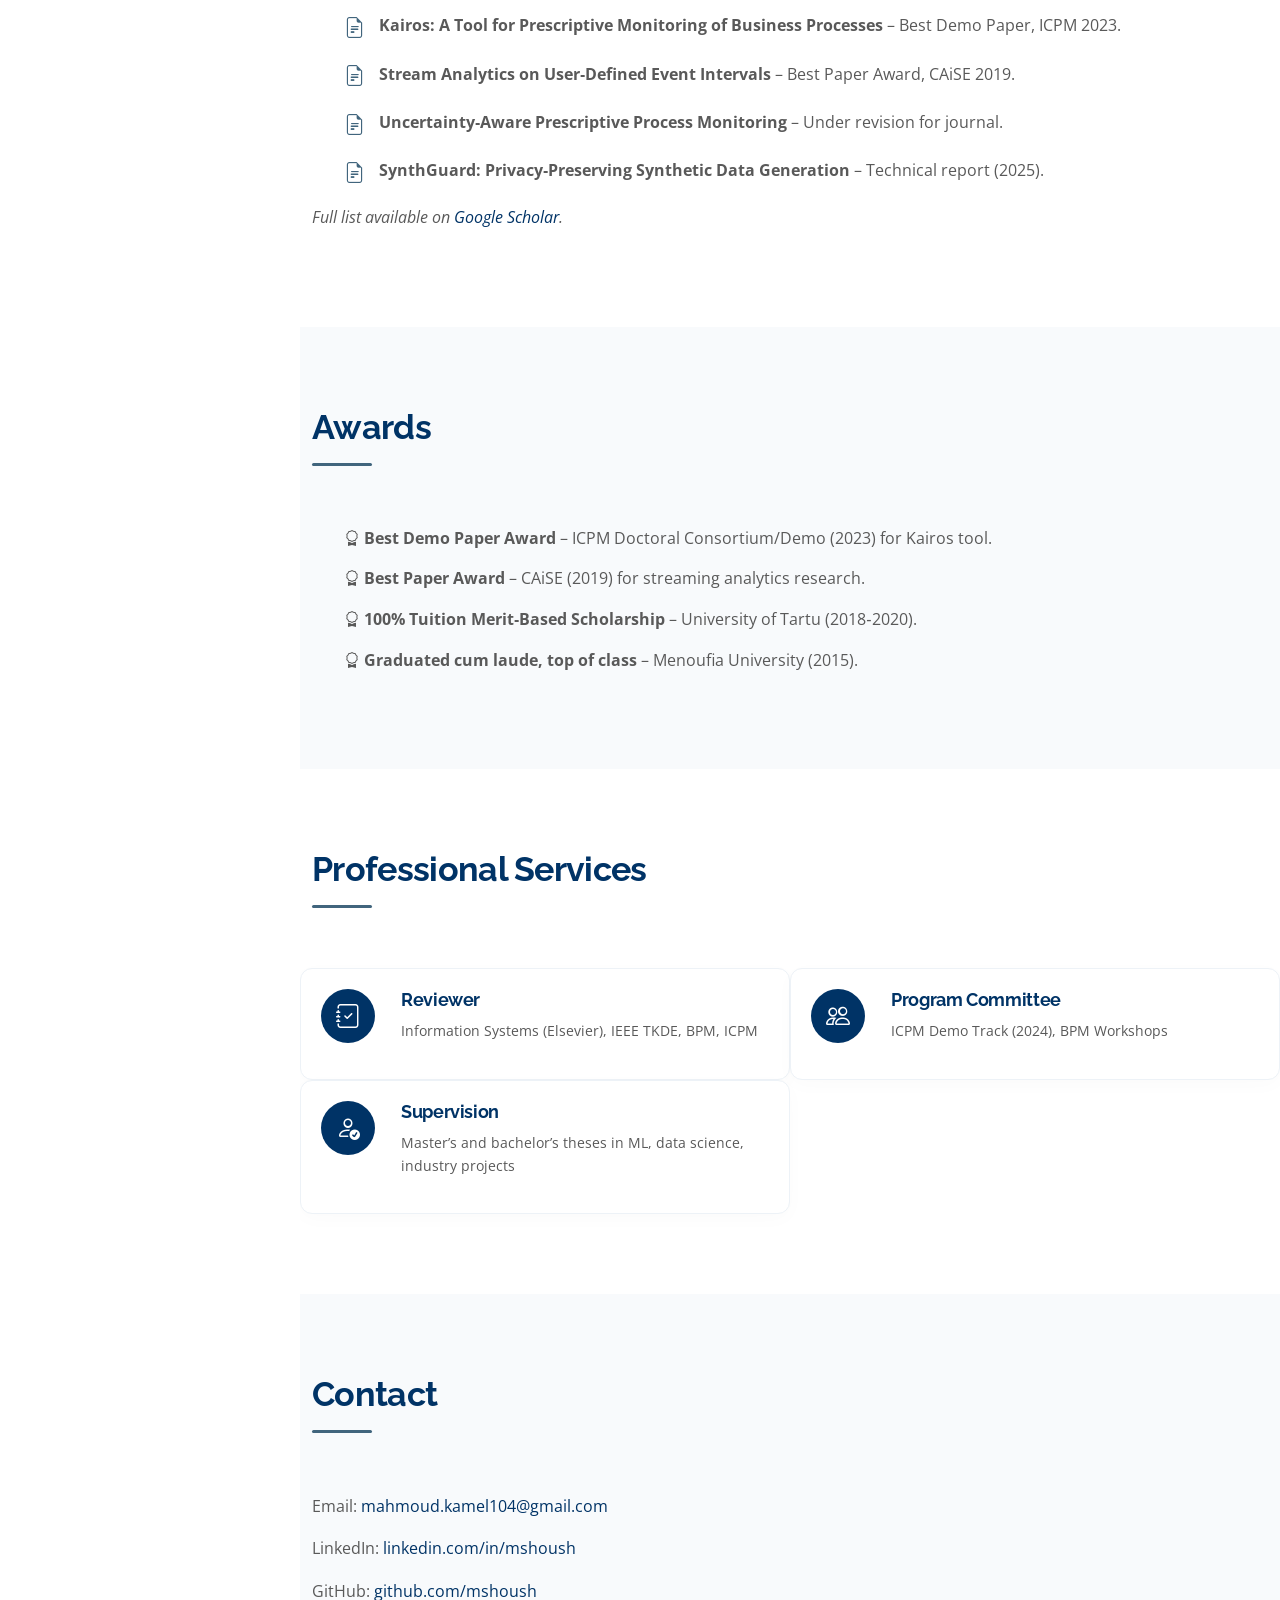
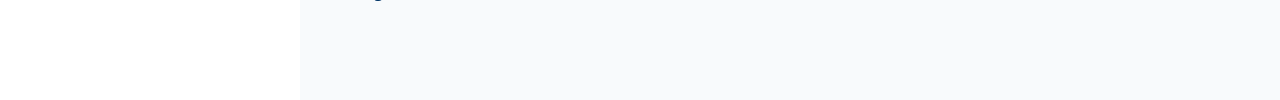
==== commit ec7e2723: "Revise Junior Researcher Fellow section in resume Updated job title and description for Junior Resea" ====
--- a/index.html
+++ b/index.html
@@ -146,16 +146,15 @@
           </div>
 
             <div class="resume-item">
-              <h4>Junior Researcher Fellow (Information Systems)</h4>
-              <h5>Sep 2020 – Aug 2024</h5>
-              <p><em>University of Tartu, Estonia</em></p>
-              <ul>
-                <li>Developed predictive risk scoring models (XGBoost, CatBoost) to detect anomalous and high‑risk behaviors.</li>
-                <li>Designed uncertainty‑aware pipelines to improve risk estimation and reduce false positives by 5%.</li>
-                <li>Applied causal inference and uplift modeling to evaluate intervention effectiveness.</li>
-                <li>Published 10+ peer‑reviewed papers on applied ML and monitoring systems.</li>
-              </ul>
-            </div>
+            <h4>Junior Researcher Fellow (<a href="https://sep.cs.ut.ee/" target="_blank">Software Engineering & Information Systems Group</a>)</h4>
+            <h5>Sep 2020 – Aug 2024</h5>
+            <p><em><a href="https://cs.ut.ee/et" target="_blank">Institute of Computer Science</a>, University of Tartu, Estonia</em></p>
+           <ul>
+              <li>Conducted research on predictive and prescriptive risk scoring, uncertainty quantification, survival analysis, RL, and causal inference for operational systems.</li>
+              <li>Developed and evaluated ML models (XGBoost, CatBoost, RL) to detect anomalous behaviors and optimize interventions.</li>
+              <li>Published 10+ (h-index 6) peer-reviewed papers in top-tier venues (<a href="https://bpm-conference.org/" target="_blank">BPM</a>, <a href="https://icpmconference.org/" target="_blank">ICPM</a>, <a href="https://caise26.polimi.it/" target="_blank">CAiSE</a>, <a href="https://www.sciencedirect.com/journal/information-systems" target="_blank">Information Systems</a>, <a href="https://www.sciencedirect.com/journal/data-and-knowledge-engineering" target="_blank">Data & Knowledge Engineering</a>).</li>             
+            </ul>
+          </div>
 
             <div class="resume-item">
               <h4>Data Scientist</h4>
